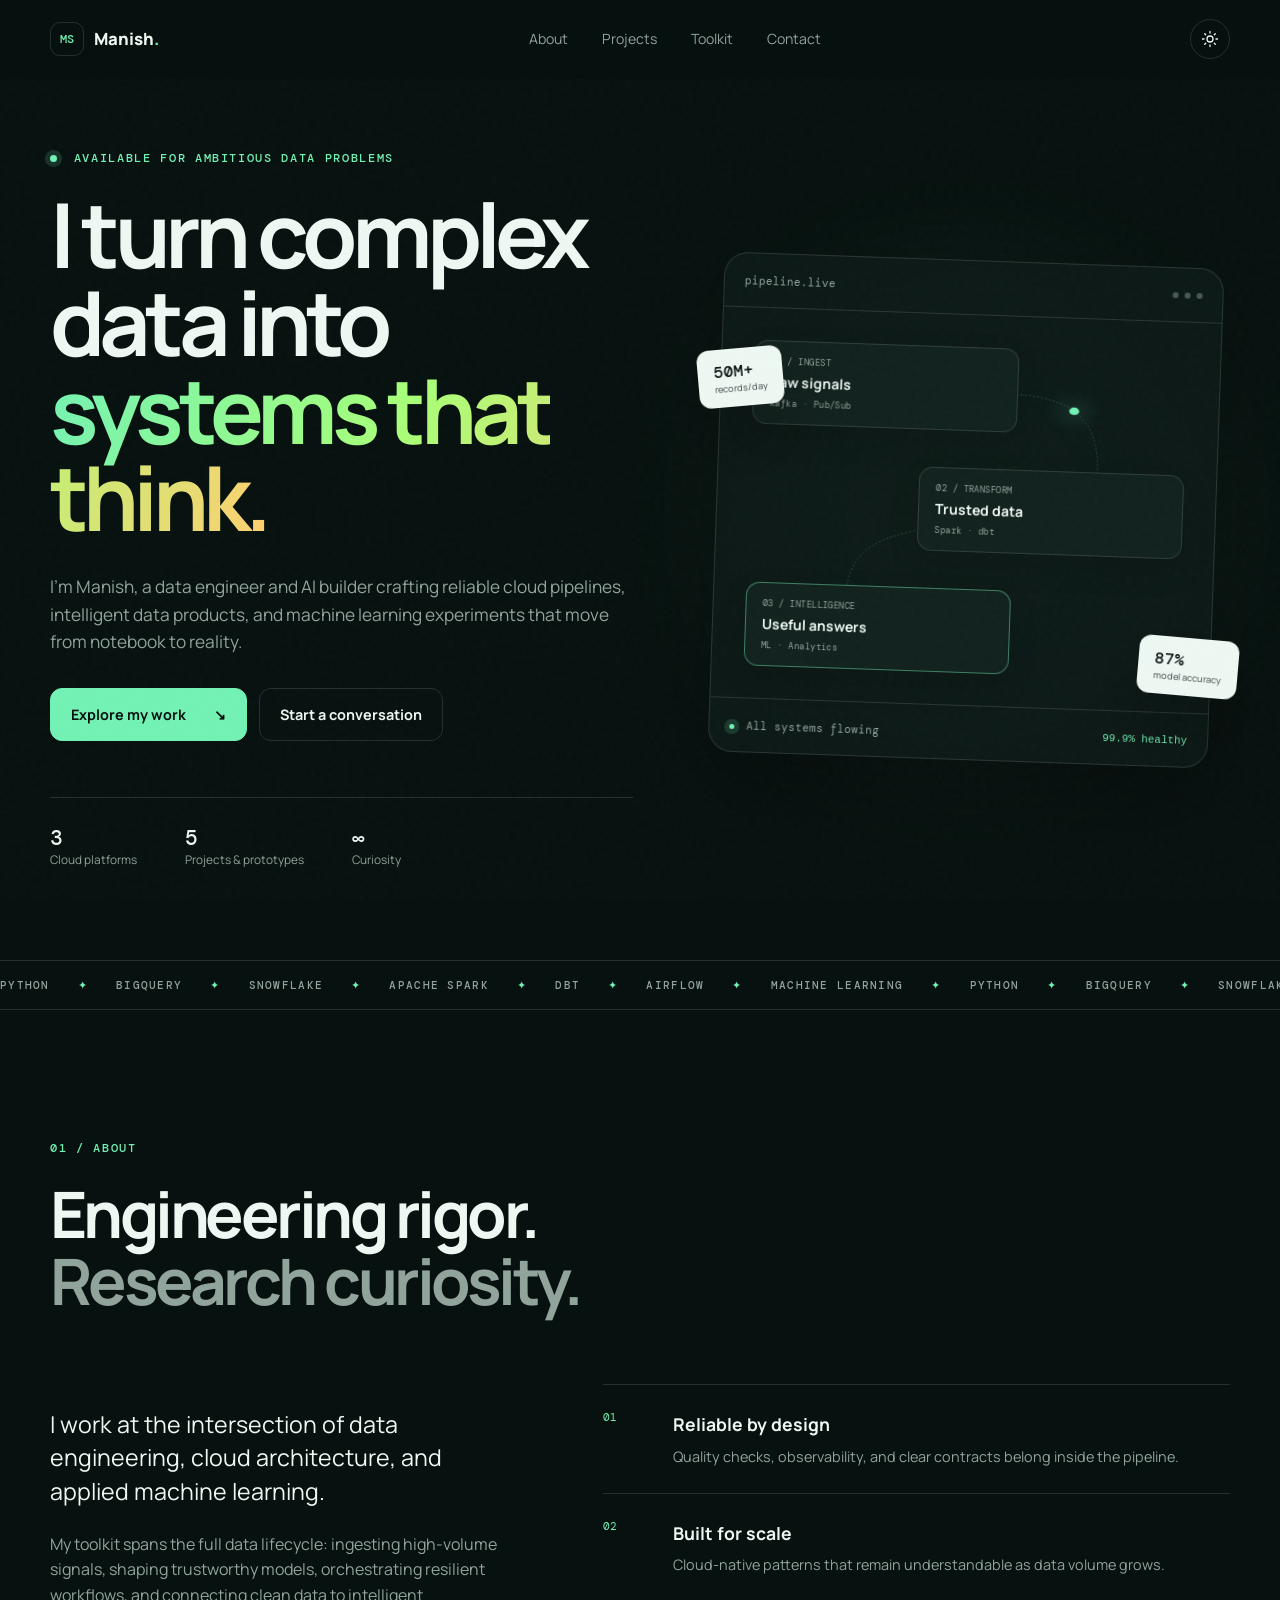
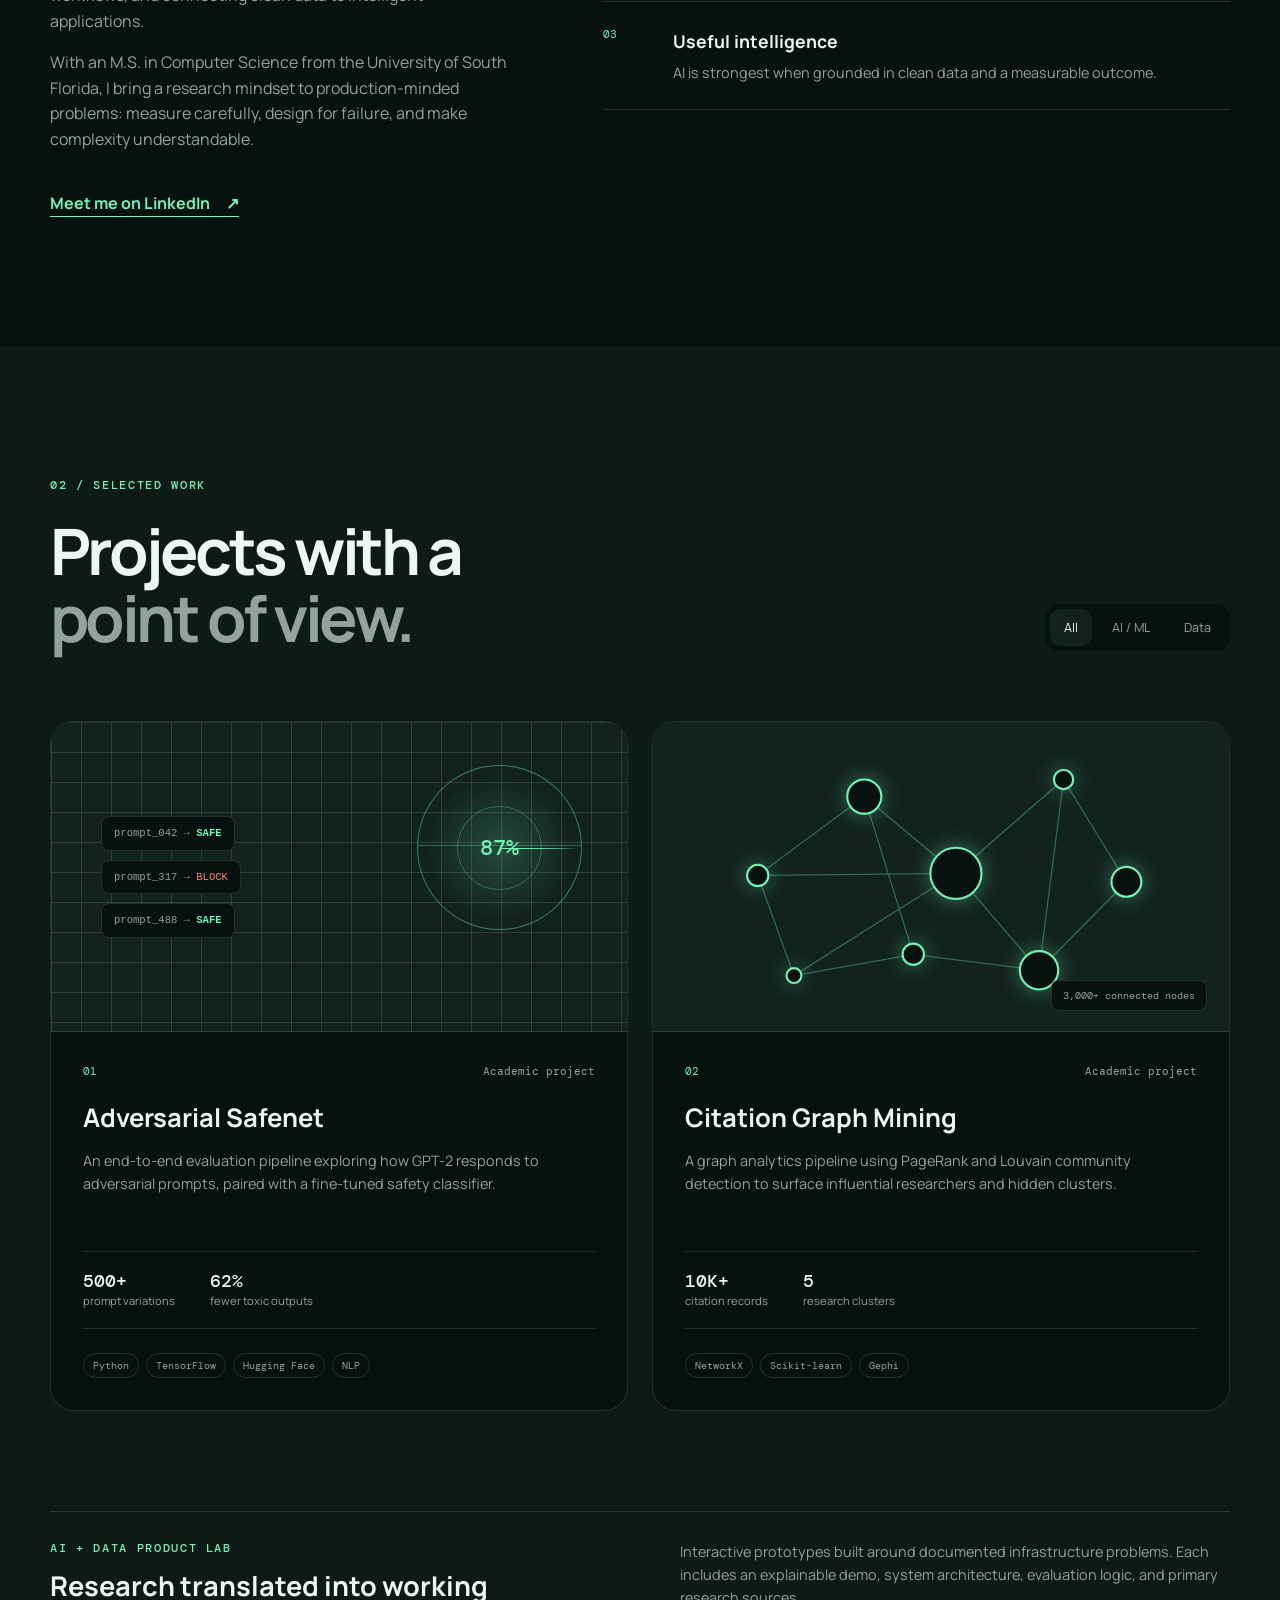
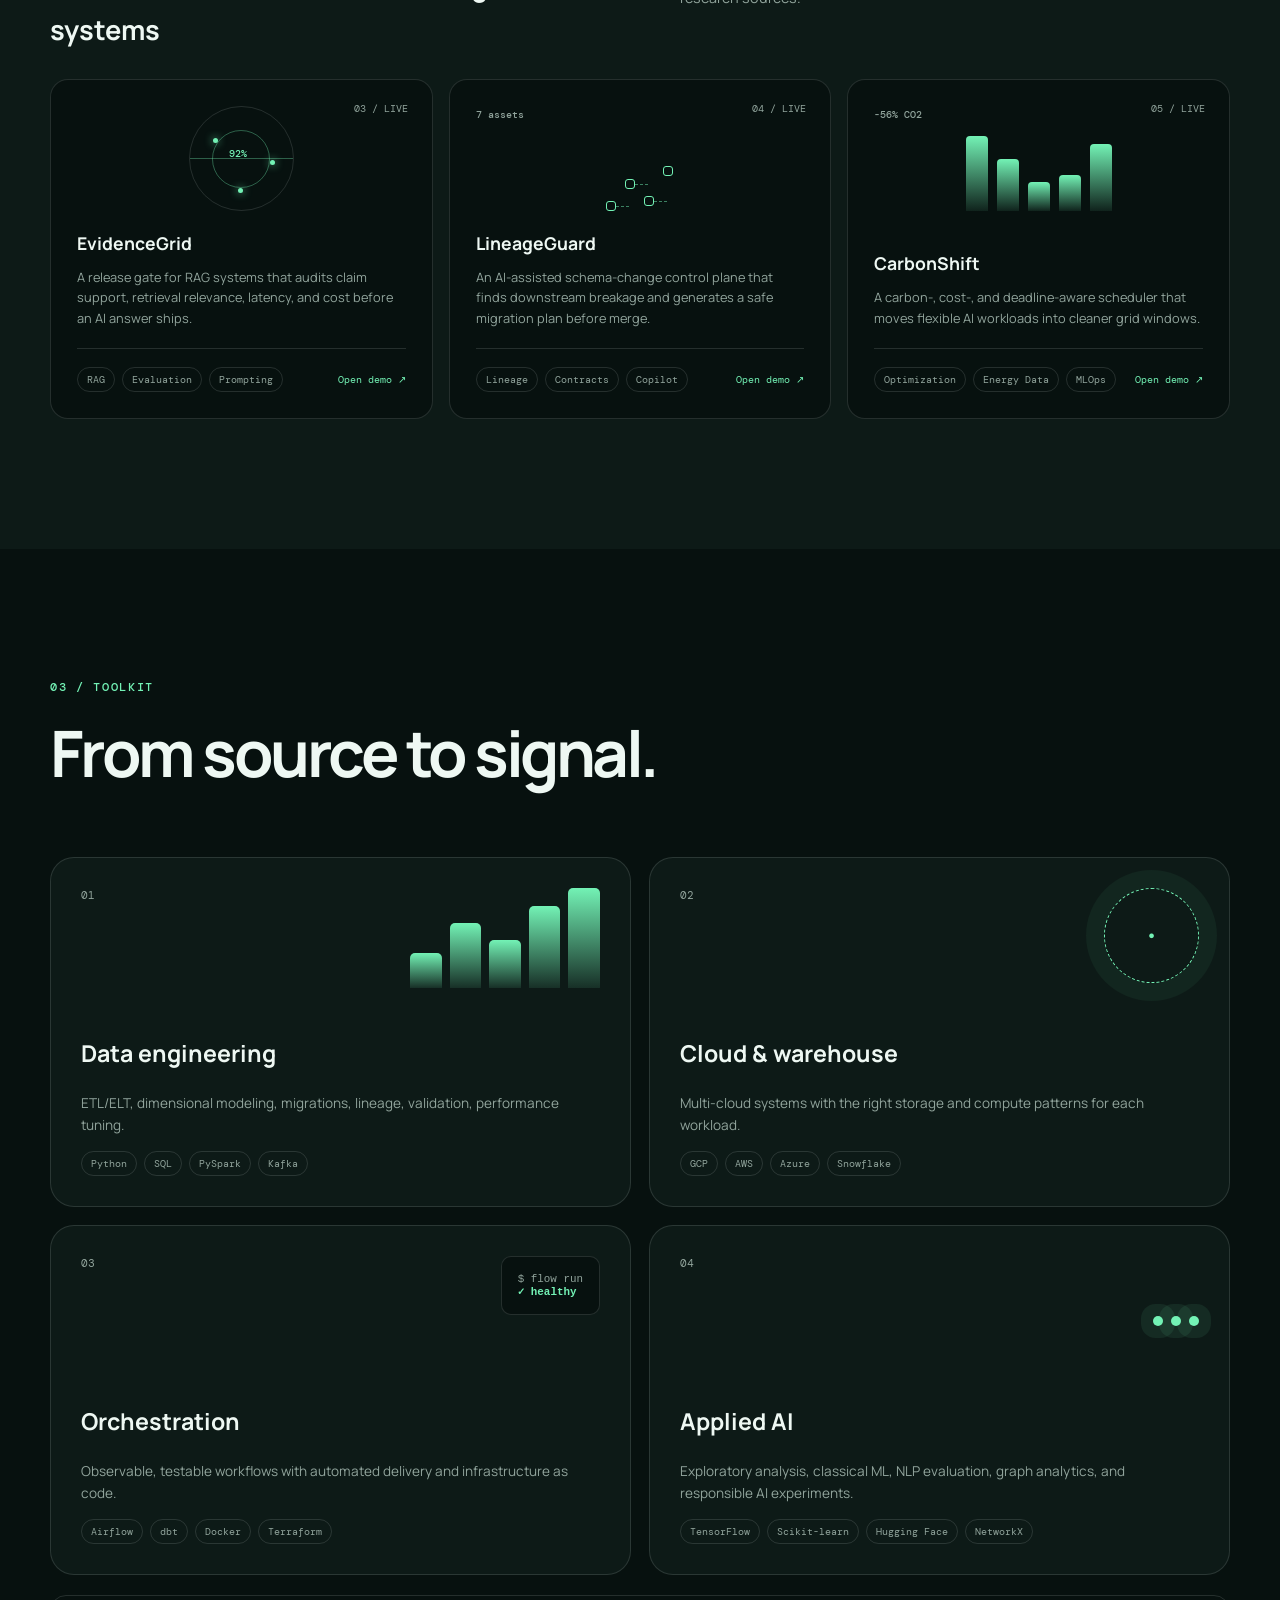
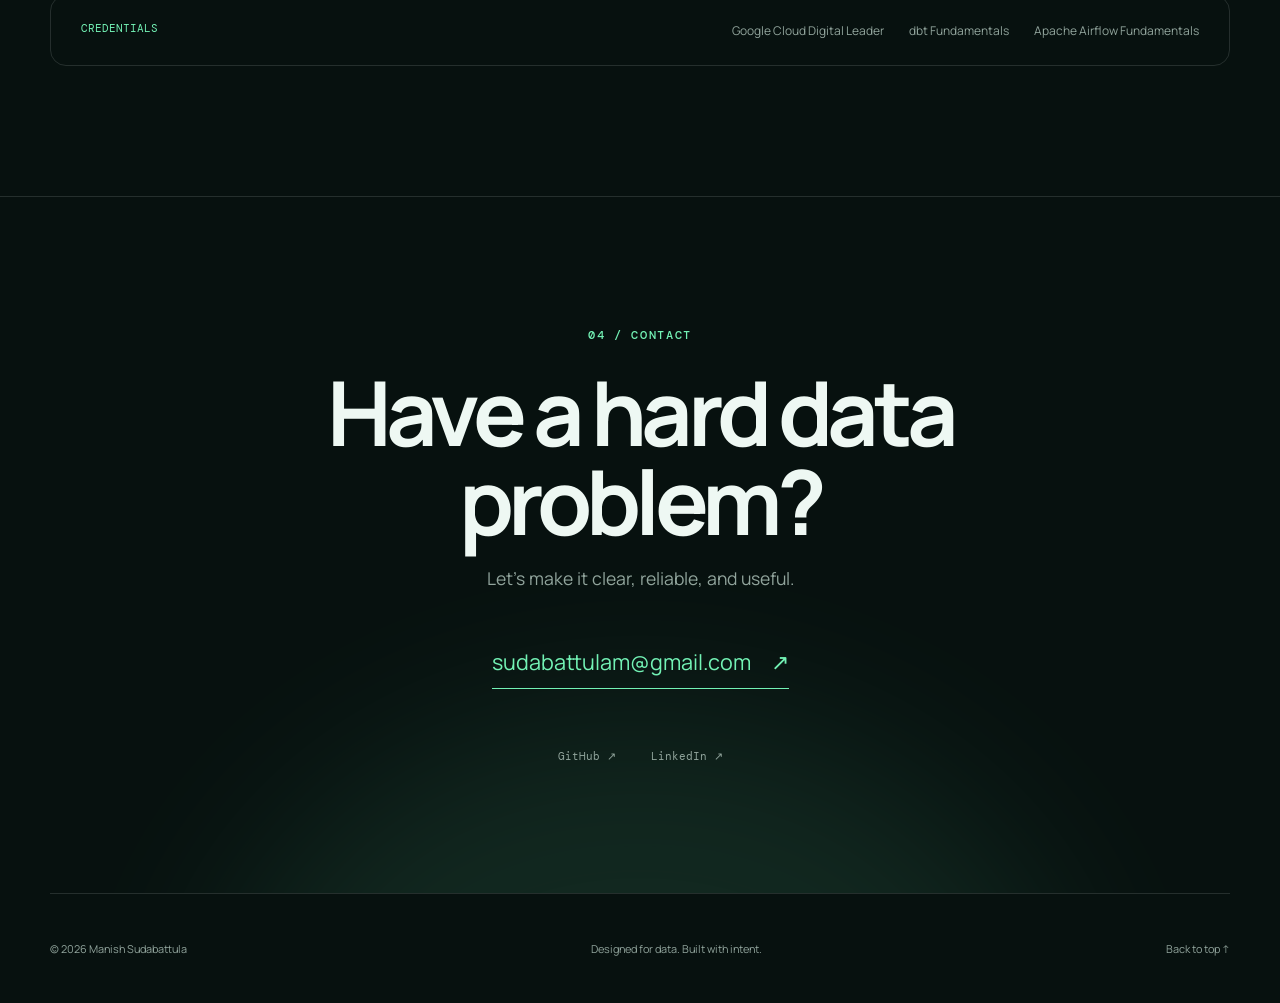
==== index.html @ 21da0409 "Fix pipeline data flow animation" ====
<!doctype html>
<html lang="en" data-theme="dark">
  <head>
    <meta charset="UTF-8" />
    <meta name="viewport" content="width=device-width, initial-scale=1.0" />
    <meta name="description" content="Portfolio of Manish Sudabattula, a data engineer building dependable cloud data systems and applied AI solutions." />
    <meta name="theme-color" content="#07110f" />
    <title>Manish Sudabattula | Data Engineer & AI Builder</title>
    <link rel="preconnect" href="https://fonts.googleapis.com" />
    <link rel="preconnect" href="https://fonts.gstatic.com" crossorigin />
    <link href="https://fonts.googleapis.com/css2?family=DM+Mono:wght@400;500&family=Manrope:wght@400;500;600;700;800&display=swap" rel="stylesheet" />
    <link rel="stylesheet" href="styles.css" />
    <script src="script.js" defer></script>
  </head>
  <body>
    <a class="skip-link" href="#main">Skip to content</a>
    <div class="noise" aria-hidden="true"></div>

    <header class="site-header">
      <nav class="nav shell" aria-label="Primary navigation">
        <a class="brand" href="#top" aria-label="Manish Sudabattula, home">
          <span class="brand-mark">MS</span>
          <span>Manish<span class="accent">.</span></span>
        </a>
        <div class="nav-links" id="nav-links">
          <a href="#about">About</a>
          <a href="#projects">Projects</a>
          <a href="#toolkit">Toolkit</a>
          <a href="#contact">Contact</a>
        </div>
        <div class="nav-actions">
          <button class="icon-button" id="theme-toggle" type="button" aria-label="Switch to light theme">
            <svg class="sun" viewBox="0 0 24 24" aria-hidden="true"><circle cx="12" cy="12" r="4"/><path d="M12 2v2M12 20v2M4.93 4.93l1.42 1.42M17.66 17.66l1.41 1.41M2 12h2M20 12h2M4.93 19.07l1.42-1.42M17.66 6.34l1.41-1.41"/></svg>
            <svg class="moon" viewBox="0 0 24 24" aria-hidden="true"><path d="M20.5 14.4A8.5 8.5 0 0 1 9.6 3.5 8.5 8.5 0 1 0 20.5 14.4Z"/></svg>
          </button>
          <button class="menu-button" id="menu-toggle" type="button" aria-expanded="false" aria-controls="nav-links" aria-label="Open navigation">
            <span></span><span></span>
          </button>
        </div>
      </nav>
    </header>

    <main id="main">
      <section class="hero shell" id="top">
        <div class="hero-copy reveal">
          <p class="eyebrow"><span class="status-dot"></span> Available for ambitious data problems</p>
          <h1>I turn complex data into <span class="gradient-text">systems that think.</span></h1>
          <p class="hero-intro">I’m Manish, a data engineer and AI builder crafting reliable cloud pipelines, intelligent data products, and machine learning experiments that move from notebook to reality.</p>
          <div class="hero-actions">
            <a class="button primary" href="#projects">Explore my work <span aria-hidden="true">↘</span></a>
            <a class="button ghost" href="mailto:sudabattulam@gmail.com">Start a conversation</a>
          </div>
          <div class="hero-meta" aria-label="Highlights">
            <div><strong>3</strong><span>Cloud platforms</span></div>
            <div><strong>5</strong><span>Projects & prototypes</span></div>
            <div><strong>∞</strong><span>Curiosity</span></div>
          </div>
        </div>

        <div class="hero-visual reveal" aria-label="Animated data pipeline illustration">
          <div class="visual-glow"></div>
          <div class="pipeline-card">
            <div class="card-bar">
              <span>pipeline.live</span>
              <div class="window-dots"><i></i><i></i><i></i></div>
            </div>
            <div class="pipeline-canvas">
              <svg class="pipeline-flow" viewBox="0 0 100 100" preserveAspectRatio="none" aria-hidden="true">
                <path id="flow-ingest" d="M 59 14 C 78 14, 80 26, 80 39" />
                <path id="flow-transform" d="M 43 56 C 25 59, 23 69, 23 79" />
                <circle class="flow-dot" r="1.15">
                  <animateMotion dur="2.2s" repeatCount="indefinite" keyTimes="0;0.82;1" keyPoints="0;1;1" calcMode="linear">
                    <mpath href="#flow-ingest" />
                  </animateMotion>
                </circle>
                <circle class="flow-dot second" r="1.15">
                  <animateMotion dur="2.2s" begin="1.1s" repeatCount="indefinite" keyTimes="0;0.82;1" keyPoints="0;1;1" calcMode="linear">
                    <mpath href="#flow-transform" />
                  </animateMotion>
                </circle>
              </svg>
              <div class="pipeline-node source"><small>01 / INGEST</small><strong>Raw signals</strong><span>Kafka · Pub/Sub</span></div>
              <div class="pipeline-node transform"><small>02 / TRANSFORM</small><strong>Trusted data</strong><span>Spark · dbt</span></div>
              <div class="pipeline-node intelligence"><small>03 / INTELLIGENCE</small><strong>Useful answers</strong><span>ML · Analytics</span></div>
            </div>
            <div class="pipeline-footer"><span><i class="status-dot"></i> All systems flowing</span><code>99.9% healthy</code></div>
          </div>
          <div class="float-chip chip-one">50M+ <span>records/day</span></div>
          <div class="float-chip chip-two">87% <span>model accuracy</span></div>
        </div>
      </section>

      <section class="marquee" aria-label="Core technologies">
        <div class="marquee-track">
          <span>PYTHON</span><i>✦</i><span>BIGQUERY</span><i>✦</i><span>SNOWFLAKE</span><i>✦</i><span>APACHE SPARK</span><i>✦</i><span>DBT</span><i>✦</i><span>AIRFLOW</span><i>✦</i><span>MACHINE LEARNING</span><i>✦</i>
          <span>PYTHON</span><i>✦</i><span>BIGQUERY</span><i>✦</i><span>SNOWFLAKE</span><i>✦</i><span>APACHE SPARK</span><i>✦</i><span>DBT</span><i>✦</i><span>AIRFLOW</span><i>✦</i><span>MACHINE LEARNING</span><i>✦</i>
        </div>
      </section>

      <section class="section shell" id="about">
        <div class="section-heading reveal">
          <p class="eyebrow">01 / About</p>
          <h2>Engineering rigor.<br><span class="muted">Research curiosity.</span></h2>
        </div>
        <div class="about-grid">
          <div class="about-copy reveal">
            <p class="lead">I work at the intersection of data engineering, cloud architecture, and applied machine learning.</p>
            <p>My toolkit spans the full data lifecycle: ingesting high-volume signals, shaping trustworthy models, orchestrating resilient workflows, and connecting clean data to intelligent applications.</p>
            <p>With an M.S. in Computer Science from the University of South Florida, I bring a research mindset to production-minded problems: measure carefully, design for failure, and make complexity understandable.</p>
            <a class="text-link" href="https://www.linkedin.com/in/manishsudabattula02" target="_blank" rel="noreferrer">Meet me on LinkedIn <span>↗</span></a>
          </div>
          <div class="principles reveal">
            <article><span>01</span><div><h3>Reliable by design</h3><p>Quality checks, observability, and clear contracts belong inside the pipeline.</p></div></article>
            <article><span>02</span><div><h3>Built for scale</h3><p>Cloud-native patterns that remain understandable as data volume grows.</p></div></article>
            <article><span>03</span><div><h3>Useful intelligence</h3><p>AI is strongest when grounded in clean data and a measurable outcome.</p></div></article>
          </div>
        </div>
      </section>

      <section class="section projects-section" id="projects">
        <div class="shell">
          <div class="section-heading split reveal">
            <div><p class="eyebrow">02 / Selected work</p><h2>Projects with a<br><span class="muted">point of view.</span></h2></div>
            <div class="filter-group" role="group" aria-label="Filter projects">
              <button class="filter active" data-filter="all" type="button">All</button>
              <button class="filter" data-filter="ai" type="button">AI / ML</button>
              <button class="filter" data-filter="data" type="button">Data</button>
            </div>
          </div>

          <div class="project-grid">
            <article class="project-card featured reveal" data-category="ai">
              <div class="project-art safety-art" aria-hidden="true">
                <div class="radar"><i></i><i></i><i></i><span>87%</span></div>
                <code>prompt_042 → <b>SAFE</b></code>
                <code>prompt_317 → <em>BLOCK</em></code>
                <code>prompt_488 → <b>SAFE</b></code>
              </div>
              <div class="project-content">
                <div class="project-index">01 <span>Academic project</span></div>
                <h3>Adversarial Safenet</h3>
                <p>An end-to-end evaluation pipeline exploring how GPT-2 responds to adversarial prompts, paired with a fine-tuned safety classifier.</p>
                <div class="outcomes"><span><strong>500+</strong> prompt variations</span><span><strong>62%</strong> fewer toxic outputs</span></div>
                <div class="tags"><span>Python</span><span>TensorFlow</span><span>Hugging Face</span><span>NLP</span></div>
              </div>
            </article>

            <article class="project-card reveal" data-category="data">
              <div class="project-art network-art" aria-hidden="true">
                <svg viewBox="0 0 500 290"><g class="edges"><path d="M78 144 178 70 264 142 365 54 424 150 342 233 224 218 112 238 78 144 264 142 342 233M178 70 224 218M365 54 342 233M112 238 264 142"/></g><g class="nodes"><circle cx="78" cy="144" r="10"/><circle cx="178" cy="70" r="16"/><circle cx="264" cy="142" r="24"/><circle cx="365" cy="54" r="9"/><circle cx="424" cy="150" r="14"/><circle cx="342" cy="233" r="18"/><circle cx="224" cy="218" r="10"/><circle cx="112" cy="238" r="7"/></g></svg>
                <div class="graph-label">3,000+ connected nodes</div>
              </div>
              <div class="project-content">
                <div class="project-index">02 <span>Academic project</span></div>
                <h3>Citation Graph Mining</h3>
                <p>A graph analytics pipeline using PageRank and Louvain community detection to surface influential researchers and hidden clusters.</p>
                <div class="outcomes"><span><strong>10K+</strong> citation records</span><span><strong>5</strong> research clusters</span></div>
                <div class="tags"><span>NetworkX</span><span>Scikit-learn</span><span>Gephi</span></div>
              </div>
            </article>
          </div>

          <div class="lab-heading reveal">
            <div><p class="eyebrow">AI + Data Product Lab</p><h3>Research translated into working systems</h3></div>
            <p>Interactive prototypes built around documented infrastructure problems. Each includes an explainable demo, system architecture, evaluation logic, and primary research sources.</p>
          </div>
          <div class="lab-grid product-lab">
            <a class="lab-card reveal" data-category="ai data" href="projects/evidence-grid/index.html">
              <span class="lab-number">03 / LIVE</span><div class="lab-signal evidence-signal"><i></i><i></i><i></i><b>92%</b></div>
              <h4>EvidenceGrid</h4><p>A release gate for RAG systems that audits claim support, retrieval relevance, latency, and cost before an AI answer ships.</p>
              <div class="lab-footer"><div class="tags"><span>RAG</span><span>Evaluation</span><span>Prompting</span></div><span>Open demo ↗</span></div>
            </a>
            <a class="lab-card reveal" data-category="ai data" href="projects/lineage-guard/index.html">
              <span class="lab-number">04 / LIVE</span><div class="lab-signal lineage-signal"><i></i><i></i><i></i><i></i><b>7 assets</b></div>
              <h4>LineageGuard</h4><p>An AI-assisted schema-change control plane that finds downstream breakage and generates a safe migration plan before merge.</p>
              <div class="lab-footer"><div class="tags"><span>Lineage</span><span>Contracts</span><span>Copilot</span></div><span>Open demo ↗</span></div>
            </a>
            <a class="lab-card reveal" data-category="ai data" href="projects/carbon-shift/index.html">
              <span class="lab-number">05 / LIVE</span><div class="lab-signal carbon-signal"><i style="--h:72%"></i><i style="--h:50%"></i><i style="--h:28%"></i><i style="--h:35%"></i><i style="--h:64%"></i><b>-56% CO2</b></div>
              <h4>CarbonShift</h4><p>A carbon-, cost-, and deadline-aware scheduler that moves flexible AI workloads into cleaner grid windows.</p>
              <div class="lab-footer"><div class="tags"><span>Optimization</span><span>Energy Data</span><span>MLOps</span></div><span>Open demo ↗</span></div>
            </a>
          </div>
        </div>
      </section>

      <section class="section shell" id="toolkit">
        <div class="section-heading reveal"><p class="eyebrow">03 / Toolkit</p><h2>From source to signal.</h2></div>
        <div class="toolkit-grid">
          <article class="tool-card wide reveal"><div class="tool-top"><span>01</span><div class="mini-chart"><i style="--h:35%"></i><i style="--h:65%"></i><i style="--h:48%"></i><i style="--h:82%"></i><i style="--h:100%"></i></div></div><h3>Data engineering</h3><p>ETL/ELT, dimensional modeling, migrations, lineage, validation, performance tuning.</p><div class="tags"><span>Python</span><span>SQL</span><span>PySpark</span><span>Kafka</span></div></article>
          <article class="tool-card reveal"><div class="tool-top"><span>02</span><div class="cloud-orbit">●</div></div><h3>Cloud & warehouse</h3><p>Multi-cloud systems with the right storage and compute patterns for each workload.</p><div class="tags"><span>GCP</span><span>AWS</span><span>Azure</span><span>Snowflake</span></div></article>
          <article class="tool-card reveal"><div class="tool-top"><span>03</span><code class="terminal">$ flow run<br><b>✓ healthy</b></code></div><h3>Orchestration</h3><p>Observable, testable workflows with automated delivery and infrastructure as code.</p><div class="tags"><span>Airflow</span><span>dbt</span><span>Docker</span><span>Terraform</span></div></article>
          <article class="tool-card wide reveal"><div class="tool-top"><span>04</span><div class="model-pulse"><i></i><i></i><i></i></div></div><h3>Applied AI</h3><p>Exploratory analysis, classical ML, NLP evaluation, graph analytics, and responsible AI experiments.</p><div class="tags"><span>TensorFlow</span><span>Scikit-learn</span><span>Hugging Face</span><span>NetworkX</span></div></article>
        </div>
        <div class="credentials reveal">
          <p>Credentials</p>
          <div><span>Google Cloud Digital Leader</span><span>dbt Fundamentals</span><span>Apache Airflow Fundamentals</span></div>
        </div>
      </section>

      <section class="contact section" id="contact">
        <div class="contact-orb" aria-hidden="true"></div>
        <div class="shell contact-inner reveal">
          <p class="eyebrow">04 / Contact</p>
          <h2>Have a hard data problem?</h2>
          <p>Let’s make it clear, reliable, and useful.</p>
          <a class="contact-email" href="mailto:sudabattulam@gmail.com">sudabattulam@gmail.com <span>↗</span></a>
          <div class="social-links">
            <a href="https://github.com/ManishSudabattula" target="_blank" rel="noreferrer">GitHub ↗</a>
            <a href="https://www.linkedin.com/in/manishsudabattula02" target="_blank" rel="noreferrer">LinkedIn ↗</a>
          </div>
        </div>
      </section>
    </main>

    <footer class="footer shell"><p>© <span id="year"></span> Manish Sudabattula</p><p>Designed for data. Built with intent.</p><a href="#top">Back to top ↑</a></footer>
  </body>
</html>
---- styles.css ----
:root {
  --bg: #07110f;
  --surface: #0d1a17;
  --surface-2: #12221e;
  --text: #eef8f3;
  --muted: #91a49c;
  --line: rgba(238, 248, 243, 0.13);
  --accent: #73f2b5;
  --accent-2: #a8ff78;
  --warm: #ffcf70;
  --danger: #ff7f74;
  --shadow: 0 30px 80px rgba(0, 0, 0, 0.32);
  --radius: 24px;
}

[data-theme="light"] {
  --bg: #f2f4ed;
  --surface: #ffffff;
  --surface-2: #e7ece4;
  --text: #10221c;
  --muted: #617069;
  --line: rgba(16, 34, 28, 0.14);
  --accent: #087f5b;
  --accent-2: #3cac62;
  --shadow: 0 24px 70px rgba(27, 60, 47, 0.12);
}

* { box-sizing: border-box; }
html { scroll-behavior: smooth; }
body { margin: 0; background: var(--bg); color: var(--text); font-family: "Manrope", sans-serif; line-height: 1.6; overflow-x: hidden; transition: background .3s, color .3s; }
button, a { font: inherit; }
a { color: inherit; text-decoration: none; }
button { color: inherit; }
.shell { width: min(1180px, calc(100% - 48px)); margin-inline: auto; }
.skip-link { position: fixed; z-index: 1000; top: 12px; left: 12px; padding: 10px 16px; background: var(--accent); color: #06110e; transform: translateY(-150%); }
.skip-link:focus { transform: none; }
.noise { position: fixed; inset: 0; pointer-events: none; opacity: .025; z-index: 20; background-image: url("data:image/svg+xml,%3Csvg viewBox='0 0 180 180' xmlns='http://www.w3.org/2000/svg'%3E%3Cfilter id='n'%3E%3CfeTurbulence type='fractalNoise' baseFrequency='.9' numOctaves='4' stitchTiles='stitch'/%3E%3C/filter%3E%3Crect width='100%25' height='100%25' filter='url(%23n)' opacity='.9'/%3E%3C/svg%3E"); }
.site-header { position: fixed; top: 0; left: 0; right: 0; z-index: 100; background: color-mix(in srgb, var(--bg) 80%, transparent); backdrop-filter: blur(18px); border-bottom: 1px solid transparent; }
.site-header.scrolled { border-color: var(--line); }
.nav { height: 78px; display: flex; align-items: center; justify-content: space-between; }
.brand { display: flex; align-items: center; gap: 10px; font-weight: 800; font-size: 1.05rem; }
.brand-mark { display: grid; place-items: center; width: 34px; height: 34px; border: 1px solid var(--line); border-radius: 10px; font: 500 .72rem "DM Mono"; color: var(--accent); }
.accent { color: var(--accent); }
.nav-links { display: flex; align-items: center; gap: 34px; font-size: .88rem; color: var(--muted); }
.nav-links a { transition: color .2s; }
.nav-links a:hover { color: var(--text); }
.nav-actions { display: flex; align-items: center; gap: 10px; }
.icon-button, .menu-button { border: 1px solid var(--line); background: transparent; cursor: pointer; border-radius: 50%; width: 40px; height: 40px; display: grid; place-items: center; }
.icon-button svg { width: 18px; fill: none; stroke: currentColor; stroke-width: 1.7; stroke-linecap: round; }
.moon, [data-theme="light"] .sun { display: none; }
[data-theme="light"] .moon { display: block; }
.menu-button { display: none; border-radius: 12px; align-content: center; gap: 5px; }
.menu-button span { width: 17px; height: 1px; background: currentColor; display: block; }

.hero { min-height: 100vh; padding-top: 150px; padding-bottom: 90px; display: grid; grid-template-columns: 1.05fr .95fr; align-items: center; gap: 70px; }
.eyebrow { margin: 0 0 24px; color: var(--accent); font: 500 .74rem "DM Mono"; text-transform: uppercase; letter-spacing: .14em; }
.status-dot { display: inline-block; width: 7px; height: 7px; margin-right: 8px; border-radius: 50%; background: var(--accent); box-shadow: 0 0 0 5px color-mix(in srgb, var(--accent) 15%, transparent); animation: pulse 2s infinite; }
@keyframes pulse { 50% { box-shadow: 0 0 0 9px transparent; } }
h1 { margin: 0; max-width: 720px; font-size: clamp(3.5rem, 7vw, 6.5rem); line-height: .98; letter-spacing: -.065em; }
.gradient-text { color: transparent; background: linear-gradient(110deg, var(--accent), var(--accent-2), var(--warm)); background-clip: text; -webkit-background-clip: text; }
.hero-intro { max-width: 650px; margin: 32px 0; color: var(--muted); font-size: 1.08rem; }
.hero-actions { display: flex; gap: 12px; flex-wrap: wrap; }
.button { display: inline-flex; align-items: center; justify-content: center; gap: 28px; padding: 14px 20px; border: 1px solid var(--line); border-radius: 12px; font-weight: 700; font-size: .9rem; transition: transform .2s, background .2s; }
.button:hover { transform: translateY(-2px); }
.button.primary { background: var(--accent); color: #06110e; border-color: var(--accent); }
.button.ghost:hover { background: var(--surface); }
.hero-meta { margin-top: 56px; padding-top: 26px; border-top: 1px solid var(--line); display: flex; gap: 48px; }
.hero-meta div { display: grid; }
.hero-meta strong { font: 500 1.3rem "DM Mono"; }
.hero-meta span { color: var(--muted); font-size: .74rem; }

.hero-visual { position: relative; min-height: 600px; display: grid; place-items: center; }
.visual-glow { position: absolute; width: 75%; aspect-ratio: 1; border-radius: 50%; background: var(--accent); opacity: .12; filter: blur(85px); }
.pipeline-card { position: relative; z-index: 2; width: min(100%, 500px); border: 1px solid var(--line); background: color-mix(in srgb, var(--surface) 88%, transparent); backdrop-filter: blur(18px); border-radius: var(--radius); box-shadow: var(--shadow); overflow: hidden; transform: rotate(2deg); }
.card-bar, .pipeline-footer { height: 54px; padding: 0 20px; display: flex; align-items: center; justify-content: space-between; border-bottom: 1px solid var(--line); color: var(--muted); font: .68rem "DM Mono"; }
.window-dots { display: flex; gap: 6px; }
.window-dots i { width: 6px; height: 6px; border-radius: 50%; background: var(--muted); opacity: .45; }
.pipeline-canvas { min-height: 390px; padding: 32px; position: relative; display: flex; flex-direction: column; justify-content: space-between; }
.pipeline-node { width: 61%; padding: 14px 16px; border: 1px solid var(--line); border-radius: 14px; background: var(--surface-2); position: relative; z-index: 2; box-shadow: 0 12px 30px rgba(0,0,0,.12); }
.pipeline-node.transform { align-self: flex-end; }
.pipeline-node small, .pipeline-node span { display: block; color: var(--muted); font: .57rem "DM Mono"; letter-spacing: .05em; }
.pipeline-node strong { display: block; margin: 4px 0 3px; font-size: .88rem; }
.pipeline-node.intelligence { border-color: color-mix(in srgb, var(--accent) 45%, transparent); }
.pipeline-flow { position: absolute; z-index: 1; inset: 32px; width: calc(100% - 64px); height: calc(100% - 64px); overflow: visible; }
.pipeline-flow path { fill: none; stroke: color-mix(in srgb, var(--accent) 48%, transparent); stroke-width: .45; stroke-dasharray: 2 2; vector-effect: non-scaling-stroke; }
.pipeline-flow .flow-dot { fill: var(--accent); filter: drop-shadow(0 0 3px var(--accent)); }
.pipeline-flow .flow-dot.second { fill: var(--accent-2); }
.pipeline-footer { border-top: 1px solid var(--line); border-bottom: 0; }
.pipeline-footer .status-dot { width: 5px; height: 5px; margin-right: 5px; }
.pipeline-footer code { color: var(--accent); }
.float-chip { position: absolute; z-index: 3; padding: 12px 16px; background: var(--text); color: var(--bg); border-radius: 12px; box-shadow: var(--shadow); font: 500 1rem "DM Mono"; animation: float 4s ease-in-out infinite; }
.float-chip span { display: block; font: 500 .58rem "Manrope"; opacity: .65; }
.chip-one { left: -5px; top: 23%; transform: rotate(-5deg); }
.chip-two { right: -8px; bottom: 19%; transform: rotate(5deg); animation-delay: -2s; }
@keyframes float { 50% { translate: 0 -10px; } }

.marquee { border-block: 1px solid var(--line); overflow: hidden; padding: 17px 0; }
.marquee-track { display: flex; width: max-content; align-items: center; gap: 28px; animation: marquee 30s linear infinite; color: var(--muted); font: 500 .67rem "DM Mono"; letter-spacing: .12em; }
.marquee-track i { color: var(--accent); font-style: normal; }
@keyframes marquee { to { transform: translateX(-50%); } }
.section { padding-block: 130px; }
.section-heading { margin-bottom: 70px; }
.section-heading h2 { margin: 0; font-size: clamp(2.7rem, 5vw, 5rem); line-height: 1.05; letter-spacing: -.055em; }
.muted { color: var(--muted); }
.section-heading.split { display: flex; justify-content: space-between; align-items: end; gap: 40px; }
.about-grid { display: grid; grid-template-columns: .85fr 1.15fr; gap: 90px; align-items: start; }
.about-copy p { color: var(--muted); max-width: 570px; }
.about-copy .lead { color: var(--text); font-size: 1.45rem; line-height: 1.45; }
.text-link { display: inline-flex; margin-top: 22px; gap: 16px; color: var(--accent); border-bottom: 1px solid var(--accent); font-weight: 700; }
.principles article { display: grid; grid-template-columns: 50px 1fr; gap: 20px; padding: 25px 0; border-top: 1px solid var(--line); }
.principles article:last-child { border-bottom: 1px solid var(--line); }
.principles article > span, .project-index { color: var(--accent); font: .68rem "DM Mono"; }
.principles h3 { margin: 0 0 6px; font-size: 1.1rem; }
.principles p { margin: 0; color: var(--muted); font-size: .9rem; }

.projects-section { background: var(--surface); }
.filter-group { display: flex; gap: 6px; padding: 5px; background: var(--bg); border-radius: 14px; }
.filter { border: 0; background: transparent; color: var(--muted); padding: 9px 14px; border-radius: 10px; font-size: .78rem; cursor: pointer; }
.filter.active { background: var(--surface-2); color: var(--text); }
.project-grid { display: grid; grid-template-columns: 1fr 1fr; gap: 24px; }
.project-card { background: var(--bg); border: 1px solid var(--line); border-radius: var(--radius); overflow: hidden; transition: transform .3s, opacity .3s; }
.project-card:hover { transform: translateY(-5px); }
.project-card.hidden, .lab-card.hidden { display: none; }
.project-art { min-height: 310px; position: relative; overflow: hidden; background: var(--surface-2); border-bottom: 1px solid var(--line); }
.safety-art { display: flex; flex-direction: column; justify-content: center; gap: 9px; padding: 50px; background-image: linear-gradient(var(--line) 1px, transparent 1px), linear-gradient(90deg, var(--line) 1px, transparent 1px); background-size: 30px 30px; }
.safety-art code { position: relative; z-index: 2; width: max-content; padding: 8px 12px; border: 1px solid var(--line); background: var(--bg); border-radius: 8px; color: var(--muted); font-size: .66rem; }
.safety-art b { color: var(--accent); }
.safety-art em { color: var(--danger); font-style: normal; }
.radar { position: absolute; right: 45px; top: 43px; width: 165px; aspect-ratio: 1; border: 1px solid color-mix(in srgb, var(--accent) 45%, transparent); border-radius: 50%; display: grid; place-items: center; background: radial-gradient(circle, color-mix(in srgb, var(--accent) 20%, transparent), transparent 65%); }
.radar:before, .radar:after { content: ""; position: absolute; inset: 24%; border: 1px solid color-mix(in srgb, var(--accent) 30%, transparent); border-radius: 50%; }
.radar:after { inset: 48% 0 auto; border-radius: 0; border-width: 1px 0 0; }
.radar i { position: absolute; top: 50%; left: 50%; width: 48%; height: 1px; transform-origin: left; background: linear-gradient(90deg, var(--accent), transparent); animation: scan 4s linear infinite; }
@keyframes scan { to { rotate: 360deg; } }
.radar span { font: 500 1.4rem "DM Mono"; color: var(--accent); }
.network-art svg { width: 100%; height: 100%; position: absolute; }
.edges path { fill: none; stroke: color-mix(in srgb, var(--accent) 34%, transparent); stroke-width: 1.2; }
.nodes circle { fill: var(--bg); stroke: var(--accent); stroke-width: 2; filter: drop-shadow(0 0 10px color-mix(in srgb, var(--accent) 40%, transparent)); }
.graph-label { position: absolute; right: 22px; bottom: 20px; padding: 8px 11px; background: var(--bg); border: 1px solid var(--line); border-radius: 8px; color: var(--muted); font: .62rem "DM Mono"; }
.project-content { padding: 32px; }
.project-index { display: flex; justify-content: space-between; }
.project-index span { color: var(--muted); }
.project-content h3 { margin: 20px 0 10px; font-size: 1.6rem; }
.project-content > p { min-height: 78px; margin: 0; color: var(--muted); font-size: .9rem; }
.outcomes { margin: 24px 0; padding-block: 18px; border-block: 1px solid var(--line); display: flex; gap: 35px; }
.outcomes span { color: var(--muted); font-size: .7rem; }
.outcomes strong { display: block; color: var(--text); font: 500 1.1rem "DM Mono"; }
.tags { display: flex; flex-wrap: wrap; gap: 7px; }
.tags span { padding: 5px 9px; border: 1px solid var(--line); border-radius: 20px; color: var(--muted); font: .6rem "DM Mono"; }
.lab-heading { margin: 100px 0 28px; padding-top: 28px; border-top: 1px solid var(--line); display: grid; grid-template-columns: 1fr 1fr; gap: 80px; }
.lab-heading h3 { margin: 0; font-size: 1.7rem; }
.lab-heading .eyebrow { margin-bottom: 8px; }
.lab-heading > p { margin: 0; color: var(--muted); font-size: .9rem; }
.lab-grid { display: grid; grid-template-columns: repeat(3, 1fr); gap: 16px; }
.lab-card { position: relative; padding: 26px; min-height: 340px; border: 1px solid var(--line); border-radius: 18px; background: var(--bg); display: flex; flex-direction: column; transition: transform .25s, border-color .25s; }
.lab-card:hover { transform: translateY(-5px); border-color: color-mix(in srgb, var(--accent) 45%, var(--line)); }
.lab-number { position: absolute; right: 24px; top: 22px; color: var(--muted); font: .65rem "DM Mono"; }
.lab-icon { color: var(--accent); font-size: 2rem; }
.lab-card h4 { margin: auto 0 10px; font-size: 1.1rem; }
.lab-card p { margin: 0 0 20px; color: var(--muted); font-size: .8rem; }
.lab-signal { position: relative; width: 100%; height: 105px; display: flex; align-items: end; justify-content: center; gap: 9px; color: var(--accent); }
.lab-signal b { position: absolute; right: 0; top: 2px; color: var(--muted); font: 500 .62rem "DM Mono"; }
.evidence-signal { border: 1px solid var(--line); border-radius: 50%; width: 105px; align-self: center; align-items: center; }
.evidence-signal:before, .evidence-signal:after { content: ""; position: absolute; inset: 22%; border: 1px solid color-mix(in srgb, var(--accent) 35%, transparent); border-radius: 50%; }
.evidence-signal:after { inset: 49% 0 auto; border-width: 1px 0 0; border-radius: 0; }
.evidence-signal i { position: absolute; width: 5px; height: 5px; border-radius: 50%; background: var(--accent); box-shadow: 0 0 9px var(--accent); }
.evidence-signal i:nth-child(1) { left: 23px; top: 31px; }.evidence-signal i:nth-child(2) { right: 18px; top: 53px; }.evidence-signal i:nth-child(3) { left: 48px; bottom: 17px; }
.evidence-signal b { inset: 40px auto auto 39px; color: var(--accent); }
.lineage-signal i { width: 10px; height: 10px; border: 1px solid var(--accent); border-radius: 3px; position: relative; }
.lineage-signal i:after { content: ""; position: absolute; left: 9px; top: 4px; width: 13px; border-top: 1px dashed color-mix(in srgb, var(--accent) 50%, transparent); }
.lineage-signal i:last-of-type:after { display: none; }
.lineage-signal i:nth-child(2) { translate: 0 -22px; }.lineage-signal i:nth-child(3) { translate: 0 -5px; }.lineage-signal i:nth-child(4) { translate: 0 -35px; }
.lineage-signal b, .carbon-signal b { left: 0; right: auto; }
.carbon-signal i { width: 22px; height: var(--h); background: linear-gradient(var(--accent), color-mix(in srgb, var(--accent) 8%, transparent)); border-radius: 4px 4px 0 0; }
.lab-footer { padding-top: 18px; border-top: 1px solid var(--line); display: flex; justify-content: space-between; align-items: center; gap: 12px; }
.lab-footer > span { color: var(--accent); font: .6rem "DM Mono"; white-space: nowrap; }

.toolkit-grid { display: grid; grid-template-columns: 1fr 1fr; gap: 18px; }
.tool-card { min-height: 350px; padding: 30px; border: 1px solid var(--line); border-radius: var(--radius); background: var(--surface); display: flex; flex-direction: column; }
.tool-card.wide { grid-column: span 1; }
.tool-top { height: 130px; display: flex; justify-content: space-between; color: var(--muted); font: .68rem "DM Mono"; }
.tool-card h3 { margin: auto 0 8px; font-size: 1.45rem; }
.tool-card > p { color: var(--muted); font-size: .85rem; max-width: 510px; }
.mini-chart { width: 190px; height: 100px; display: flex; align-items: end; gap: 8px; }
.mini-chart i { flex: 1; height: var(--h); border-radius: 5px 5px 0 0; background: linear-gradient(var(--accent), color-mix(in srgb, var(--accent) 10%, transparent)); }
.cloud-orbit { display: grid; place-items: center; width: 95px; height: 95px; color: var(--accent); border: 1px dashed var(--accent); border-radius: 50%; box-shadow: 0 0 0 18px color-mix(in srgb, var(--accent) 5%, transparent); }
.terminal { color: var(--muted); padding: 16px; border: 1px solid var(--line); border-radius: 10px; height: max-content; background: var(--bg); }
.terminal b { color: var(--accent); }
.model-pulse { display: flex; gap: 8px; align-items: center; }
.model-pulse i { width: 10px; height: 10px; background: var(--accent); border-radius: 50%; box-shadow: 0 0 0 12px color-mix(in srgb, var(--accent) 8%, transparent); animation: pulse 2s infinite; }
.model-pulse i:nth-child(2) { animation-delay: -.6s; }.model-pulse i:nth-child(3) { animation-delay: -1.2s; }
.credentials { margin-top: 20px; padding: 25px 30px; border: 1px solid var(--line); border-radius: 16px; display: flex; justify-content: space-between; gap: 30px; }
.credentials p { margin: 0; color: var(--accent); font: .68rem "DM Mono"; text-transform: uppercase; }
.credentials div { display: flex; gap: 25px; color: var(--muted); font-size: .75rem; }

.contact { position: relative; text-align: center; overflow: hidden; border-top: 1px solid var(--line); }
.contact-inner { position: relative; z-index: 2; }
.contact h2 { max-width: 900px; margin: 0 auto; font-size: clamp(3rem, 7vw, 7rem); line-height: 1; letter-spacing: -.065em; }
.contact-inner > p:not(.eyebrow) { color: var(--muted); font-size: 1.1rem; }
.contact-email { display: inline-flex; gap: 20px; margin: 36px 0 60px; padding-bottom: 8px; border-bottom: 1px solid var(--accent); color: var(--accent); font-size: clamp(1rem, 2vw, 1.35rem); }
.social-links { display: flex; justify-content: center; gap: 35px; font: .7rem "DM Mono"; color: var(--muted); }
.contact-orb { position: absolute; left: 50%; bottom: -520px; translate: -50% 0; width: 850px; height: 700px; border-radius: 50%; background: var(--accent); opacity: .1; filter: blur(90px); }
.footer { min-height: 110px; border-top: 1px solid var(--line); display: flex; align-items: center; justify-content: space-between; color: var(--muted); font-size: .68rem; }

.reveal { opacity: 0; transform: translateY(24px); transition: opacity .7s ease, transform .7s ease; }
.reveal.visible { opacity: 1; transform: none; }
@media (prefers-reduced-motion: reduce) { html { scroll-behavior: auto; } *, *:before, *:after { animation-duration: .01ms !important; animation-iteration-count: 1 !important; transition-duration: .01ms !important; } .reveal { opacity: 1; transform: none; } }

@media (max-width: 900px) {
  .hero { grid-template-columns: 1fr; padding-top: 130px; }
  .hero-visual { min-height: 520px; }
  .about-grid { grid-template-columns: 1fr; gap: 55px; }
  .project-grid, .lab-grid { grid-template-columns: 1fr; }
  .lab-heading { grid-template-columns: 1fr; gap: 20px; }
  .project-content > p { min-height: auto; }
  .credentials, .credentials div { flex-wrap: wrap; }
}

@media (max-width: 680px) {
  .shell { width: min(100% - 30px, 1180px); }
  .nav { height: 68px; }
  .nav-links { position: fixed; inset: 68px 0 auto; padding: 28px 22px; background: var(--bg); border-bottom: 1px solid var(--line); flex-direction: column; align-items: stretch; gap: 20px; transform: translateY(-130%); transition: transform .3s; }
  .nav-links.open { transform: none; }
  .menu-button { display: grid; }
  .hero { padding-top: 115px; gap: 25px; }
  h1 { font-size: clamp(3.25rem, 15vw, 5rem); }
  .hero-meta { gap: 24px; justify-content: space-between; }
  .hero-visual { min-height: 470px; }
  .pipeline-canvas { min-height: 330px; padding: 24px; }
  .pipeline-node { width: 72%; }
  .pipeline-flow { inset: 24px; width: calc(100% - 48px); height: calc(100% - 48px); }
  .float-chip { font-size: .8rem; }
  .chip-one { left: -5px; top: 10%; }
  .chip-two { right: -3px; bottom: 7%; }
  .section { padding-block: 90px; }
  .section-heading { margin-bottom: 48px; }
  .section-heading.split { align-items: start; flex-direction: column; }
  .project-art { min-height: 260px; }
  .safety-art { padding: 25px; }
  .radar { width: 135px; right: 20px; top: 30px; }
  .project-content { padding: 24px; }
  .outcomes { gap: 20px; }
  .toolkit-grid { grid-template-columns: 1fr; }
  .tool-card { min-height: 330px; }
  .credentials { display: block; }
  .credentials div { margin-top: 15px; display: grid; gap: 8px; }
  .footer { padding-block: 30px; flex-direction: column; gap: 8px; text-align: center; }
}
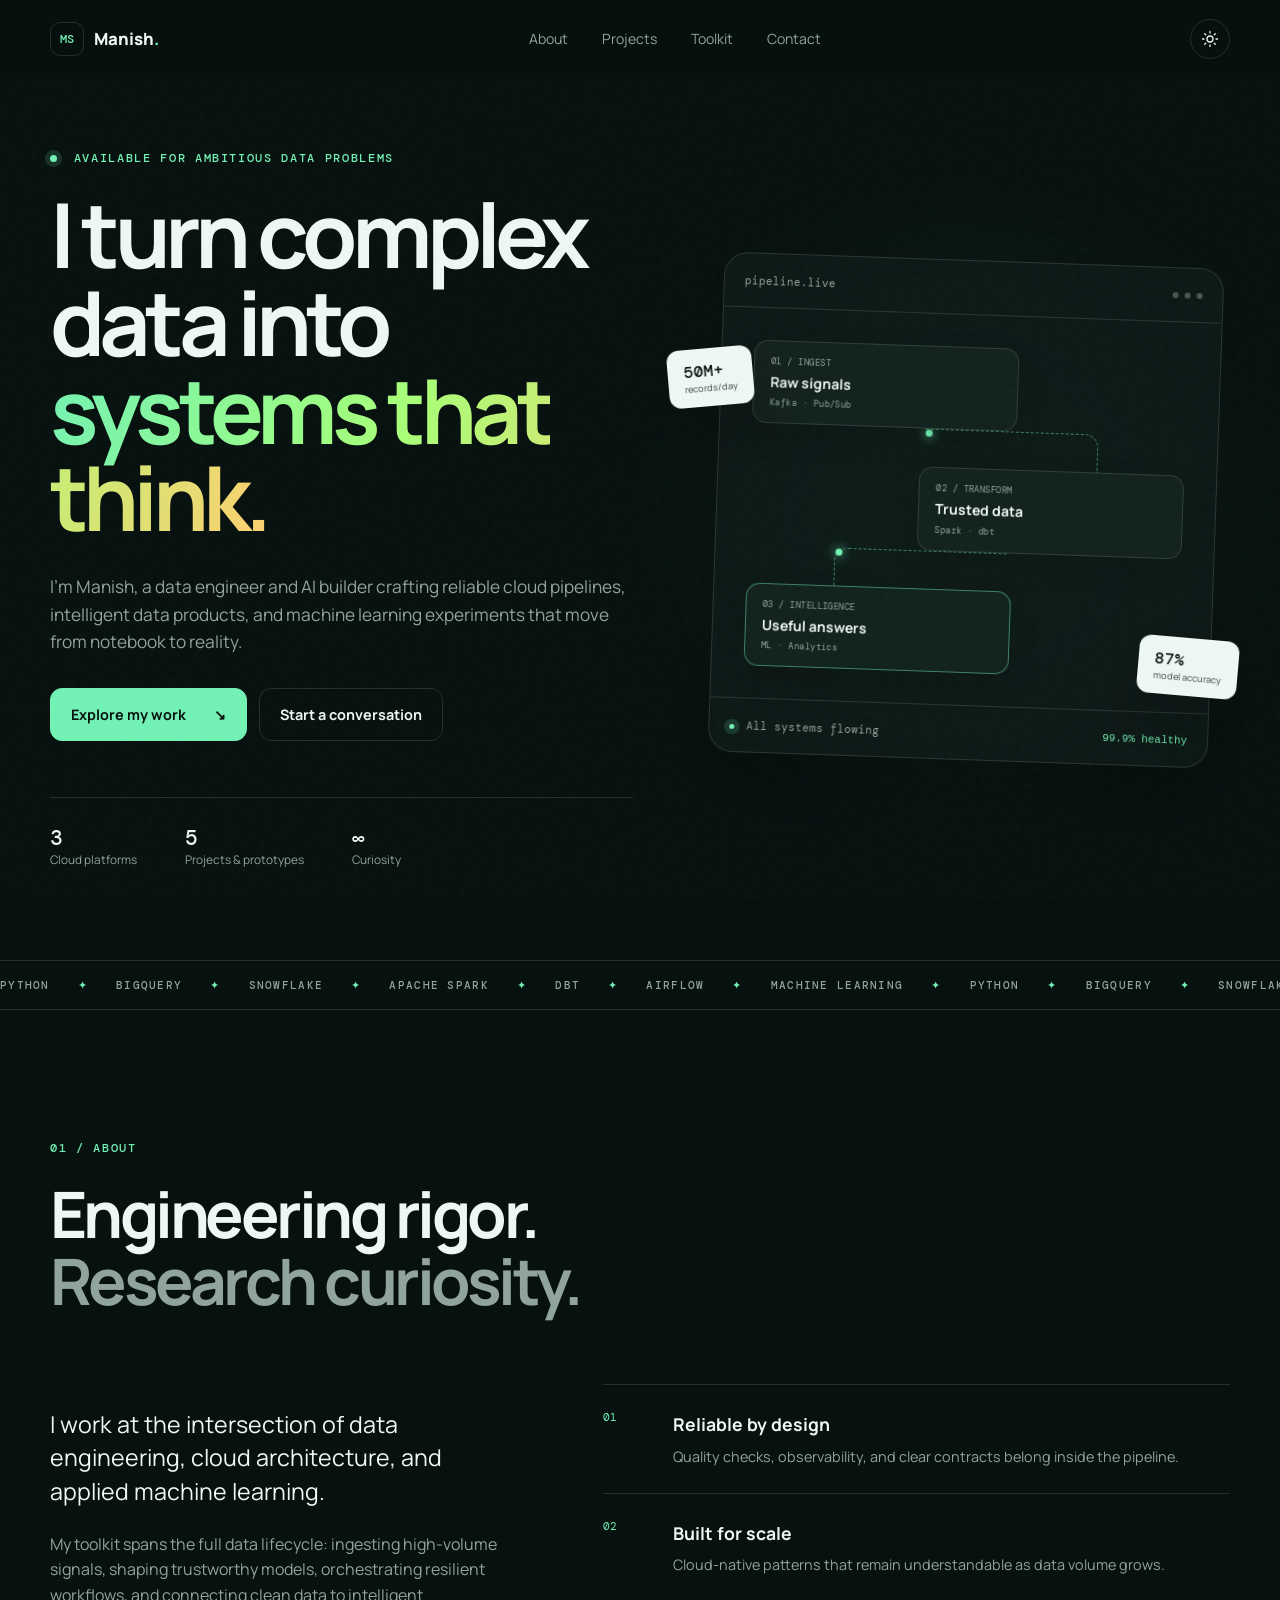
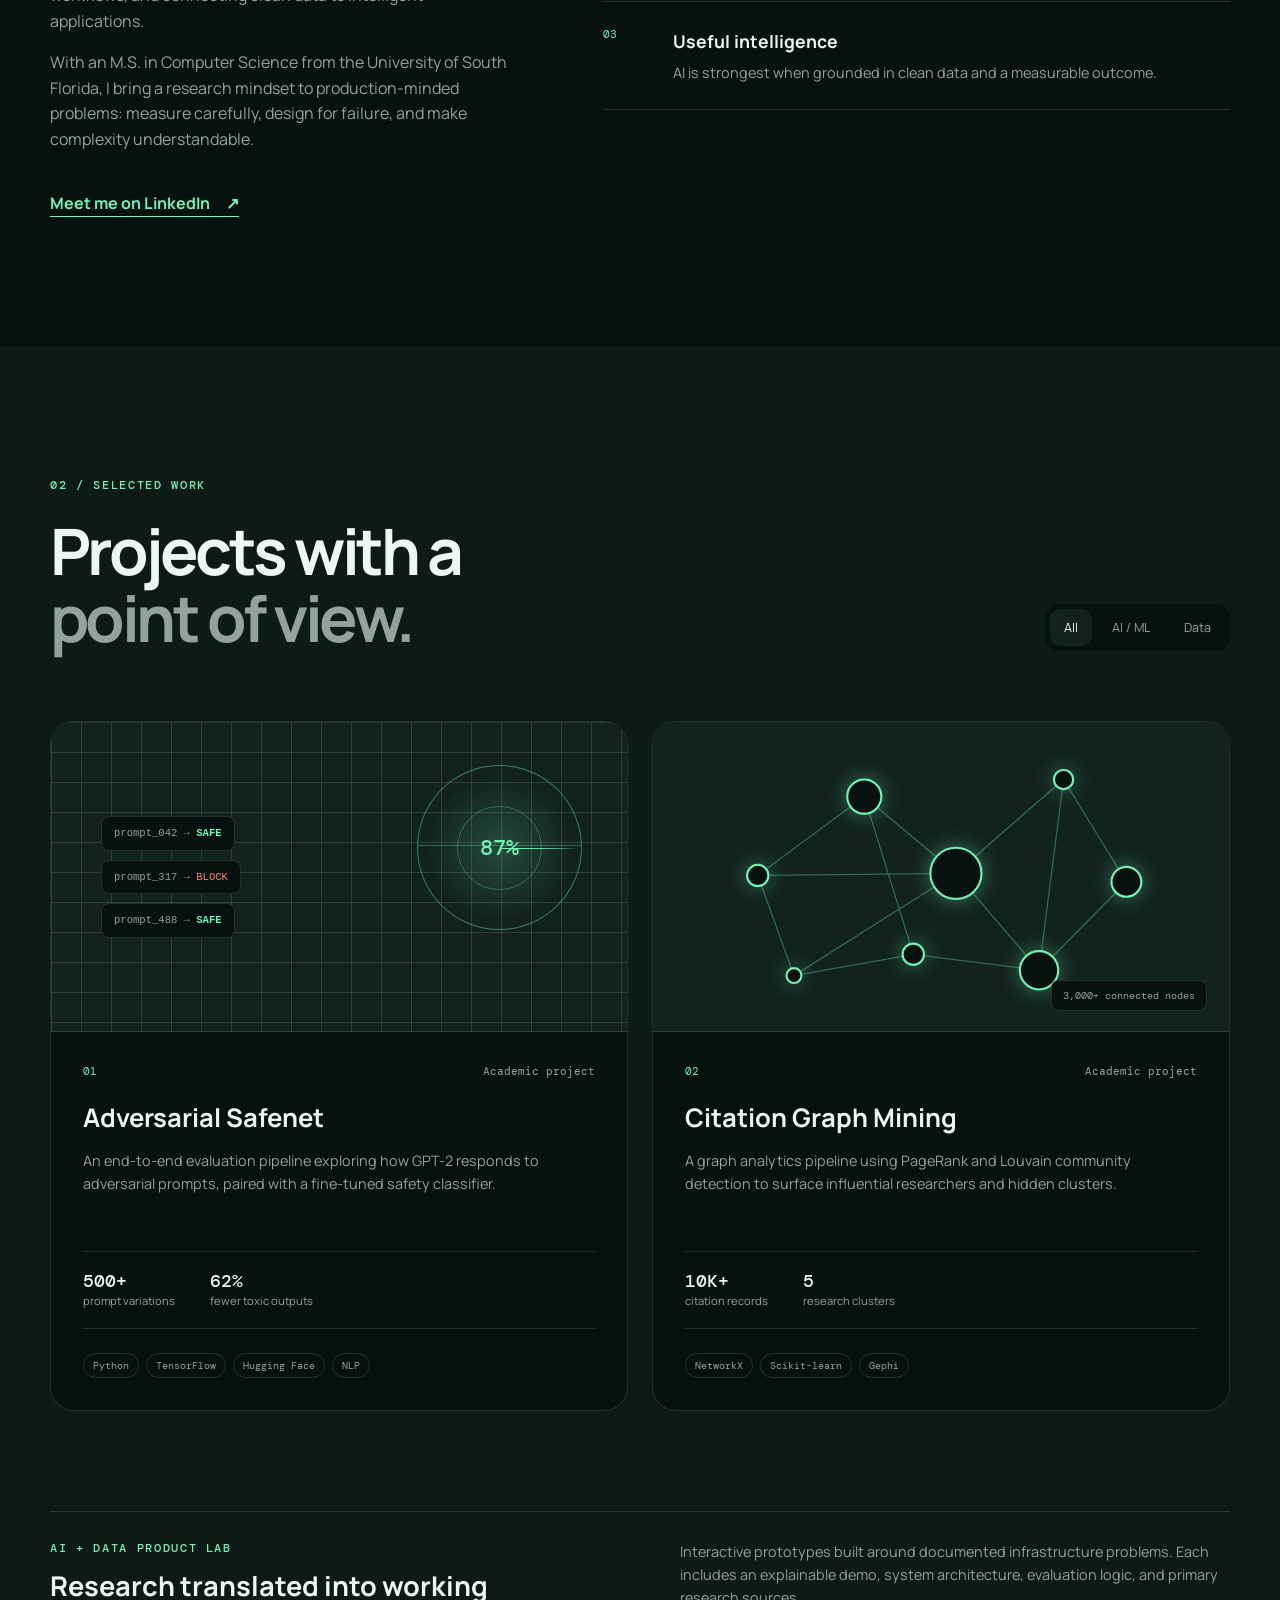
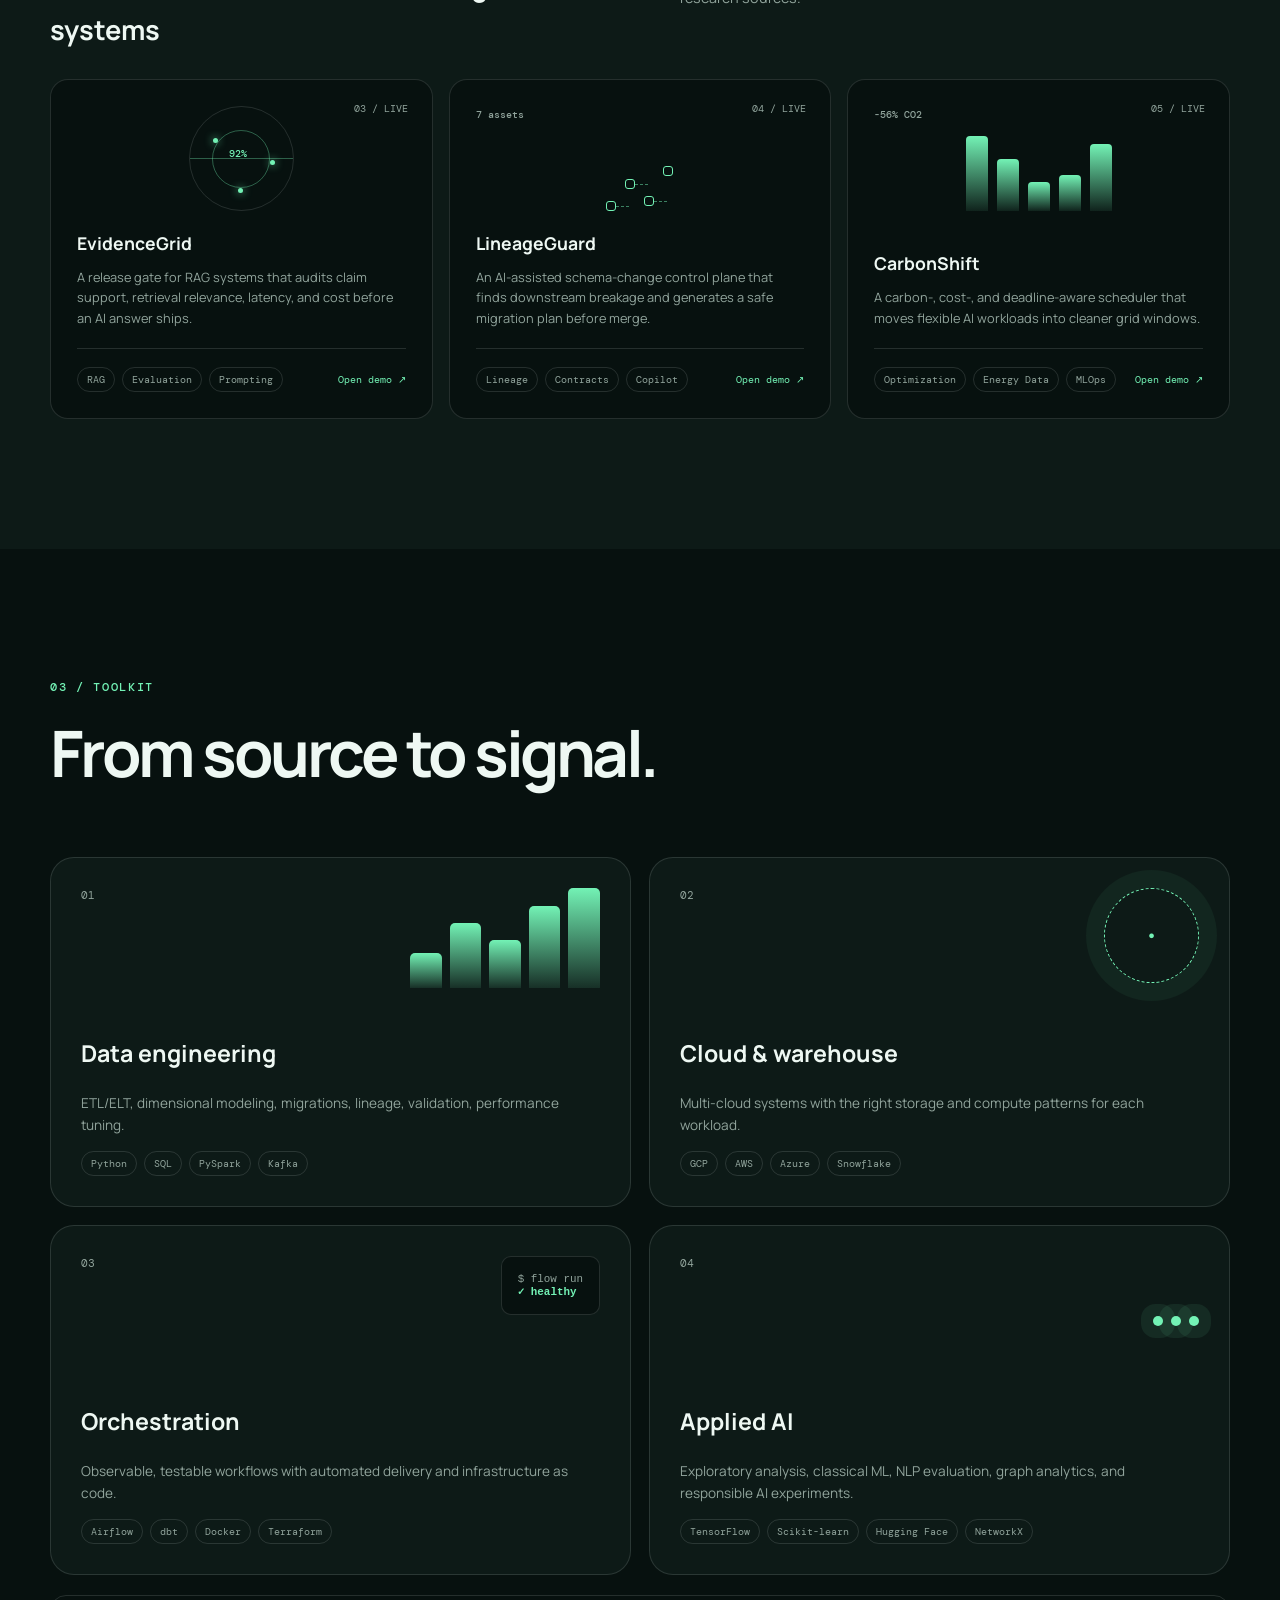
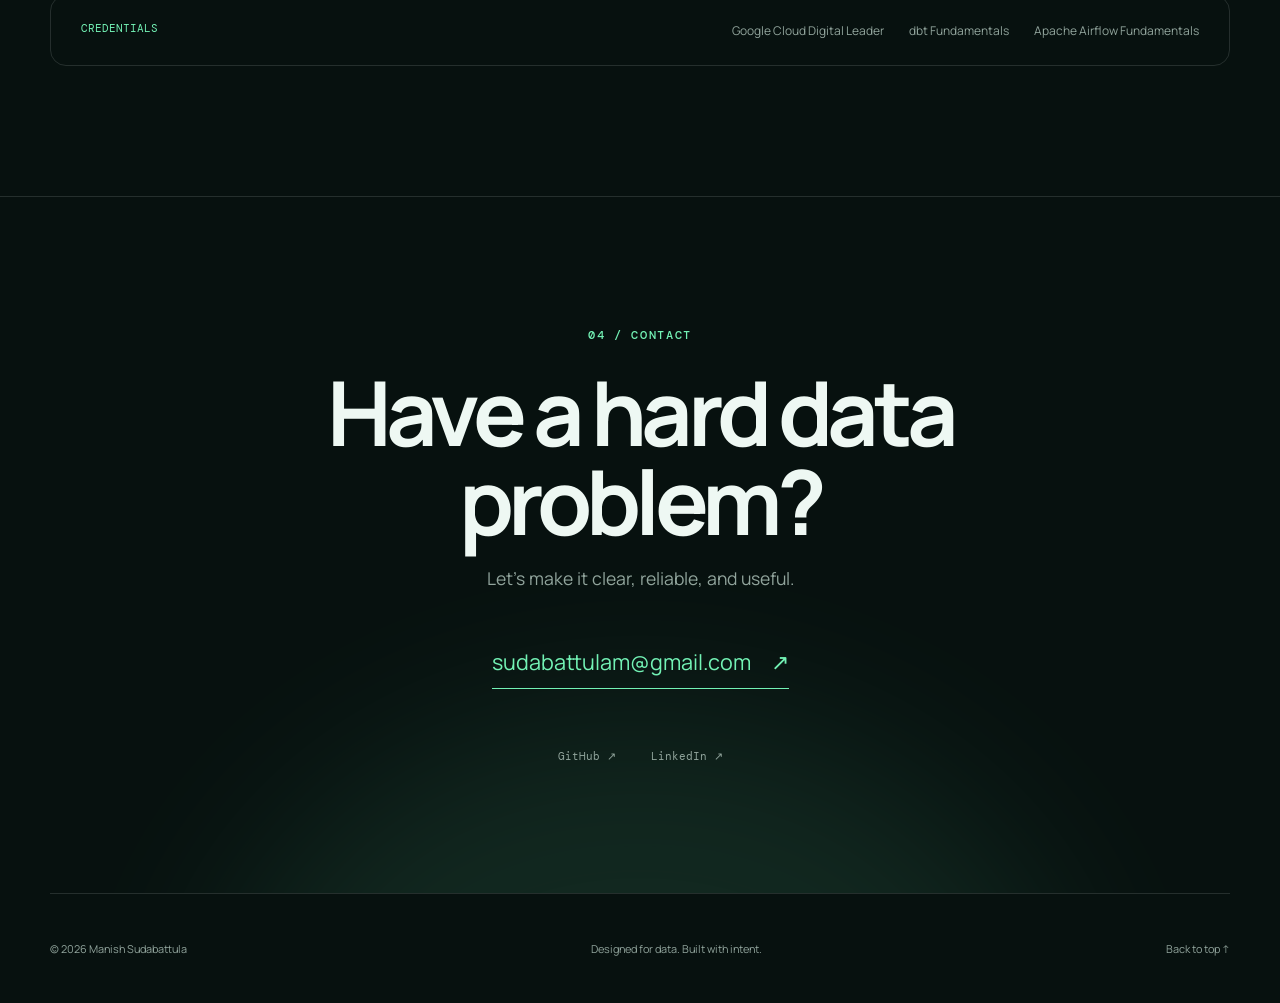
==== commit 9b5061e5: "Make pipeline animation cache safe" ====
--- a/index.html
+++ b/index.html
@@ -9,8 +9,8 @@
     <link rel="preconnect" href="https://fonts.googleapis.com" />
     <link rel="preconnect" href="https://fonts.gstatic.com" crossorigin />
     <link href="https://fonts.googleapis.com/css2?family=DM+Mono:wght@400;500&family=Manrope:wght@400;500;600;700;800&display=swap" rel="stylesheet" />
-    <link rel="stylesheet" href="styles.css" />
-    <script src="script.js" defer></script>
+    <link rel="stylesheet" href="styles.css?v=4" />
+    <script src="script.js?v=4" defer></script>
   </head>
   <body>
     <a class="skip-link" href="#main">Skip to content</a>
@@ -65,22 +65,10 @@
               <div class="window-dots"><i></i><i></i><i></i></div>
             </div>
             <div class="pipeline-canvas">
-              <svg class="pipeline-flow" viewBox="0 0 100 100" preserveAspectRatio="none" aria-hidden="true">
-                <path id="flow-ingest" d="M 59 14 C 78 14, 80 26, 80 39" />
-                <path id="flow-transform" d="M 43 56 C 25 59, 23 69, 23 79" />
-                <circle class="flow-dot" r="1.15">
-                  <animateMotion dur="2.2s" repeatCount="indefinite" keyTimes="0;0.82;1" keyPoints="0;1;1" calcMode="linear">
-                    <mpath href="#flow-ingest" />
-                  </animateMotion>
-                </circle>
-                <circle class="flow-dot second" r="1.15">
-                  <animateMotion dur="2.2s" begin="1.1s" repeatCount="indefinite" keyTimes="0;0.82;1" keyPoints="0;1;1" calcMode="linear">
-                    <mpath href="#flow-transform" />
-                  </animateMotion>
-                </circle>
-              </svg>
               <div class="pipeline-node source"><small>01 / INGEST</small><strong>Raw signals</strong><span>Kafka · Pub/Sub</span></div>
+              <div class="flow-connector flow-right" aria-hidden="true"><i></i></div>
               <div class="pipeline-node transform"><small>02 / TRANSFORM</small><strong>Trusted data</strong><span>Spark · dbt</span></div>
+              <div class="flow-connector flow-left" aria-hidden="true"><i></i></div>
               <div class="pipeline-node intelligence"><small>03 / INTELLIGENCE</small><strong>Useful answers</strong><span>ML · Analytics</span></div>
             </div>
             <div class="pipeline-footer"><span><i class="status-dot"></i> All systems flowing</span><code>99.9% healthy</code></div>
--- a/styles.css
+++ b/styles.css
@@ -75,22 +75,36 @@
 .card-bar, .pipeline-footer { height: 54px; padding: 0 20px; display: flex; align-items: center; justify-content: space-between; border-bottom: 1px solid var(--line); color: var(--muted); font: .68rem "DM Mono"; }
 .window-dots { display: flex; gap: 6px; }
 .window-dots i { width: 6px; height: 6px; border-radius: 50%; background: var(--muted); opacity: .45; }
-.pipeline-canvas { min-height: 390px; padding: 32px; position: relative; display: flex; flex-direction: column; justify-content: space-between; }
+.pipeline-canvas { min-height: 390px; padding: 28px 32px; position: relative; display: flex; flex-direction: column; justify-content: center; }
 .pipeline-node { width: 61%; padding: 14px 16px; border: 1px solid var(--line); border-radius: 14px; background: var(--surface-2); position: relative; z-index: 2; box-shadow: 0 12px 30px rgba(0,0,0,.12); }
 .pipeline-node.transform { align-self: flex-end; }
 .pipeline-node small, .pipeline-node span { display: block; color: var(--muted); font: .57rem "DM Mono"; letter-spacing: .05em; }
 .pipeline-node strong { display: block; margin: 4px 0 3px; font-size: .88rem; }
 .pipeline-node.intelligence { border-color: color-mix(in srgb, var(--accent) 45%, transparent); }
-.pipeline-flow { position: absolute; z-index: 1; inset: 32px; width: calc(100% - 64px); height: calc(100% - 64px); overflow: visible; }
-.pipeline-flow path { fill: none; stroke: color-mix(in srgb, var(--accent) 48%, transparent); stroke-width: .45; stroke-dasharray: 2 2; vector-effect: non-scaling-stroke; }
-.pipeline-flow .flow-dot { fill: var(--accent); filter: drop-shadow(0 0 3px var(--accent)); }
-.pipeline-flow .flow-dot.second { fill: var(--accent-2); }
+.flow-connector { position: relative; z-index: 1; width: 40%; height: 38px; flex: 0 0 38px; border-color: color-mix(in srgb, var(--accent) 48%, transparent); border-style: dashed; }
+.flow-connector i { position: absolute; width: 7px; height: 7px; border-radius: 50%; background: var(--accent); box-shadow: 0 0 11px var(--accent); }
+.flow-right { align-self: center; margin-left: 20%; border-width: 1px 1px 0 0; border-radius: 0 14px 0 0; }
+.flow-left { align-self: center; margin-right: 20%; border-width: 1px 0 0 1px; border-radius: 14px 0 0 0; }
+.flow-right i { animation: flow-right 2.2s linear infinite; }
+.flow-left i { animation: flow-left 2.2s 1.1s linear infinite; }
+@keyframes flow-right {
+  0% { left: -3px; top: -4px; opacity: 0; }
+  8% { opacity: 1; }
+  68% { left: calc(100% - 4px); top: -4px; opacity: 1; }
+  88%, 100% { left: calc(100% - 4px); top: calc(100% - 4px); opacity: 0; }
+}
+@keyframes flow-left {
+  0% { right: -3px; top: -4px; opacity: 0; }
+  8% { opacity: 1; }
+  68% { right: calc(100% - 4px); top: -4px; opacity: 1; }
+  88%, 100% { right: calc(100% - 4px); top: calc(100% - 4px); opacity: 0; }
+}
 .pipeline-footer { border-top: 1px solid var(--line); border-bottom: 0; }
 .pipeline-footer .status-dot { width: 5px; height: 5px; margin-right: 5px; }
 .pipeline-footer code { color: var(--accent); }
 .float-chip { position: absolute; z-index: 3; padding: 12px 16px; background: var(--text); color: var(--bg); border-radius: 12px; box-shadow: var(--shadow); font: 500 1rem "DM Mono"; animation: float 4s ease-in-out infinite; }
 .float-chip span { display: block; font: 500 .58rem "Manrope"; opacity: .65; }
-.chip-one { left: -5px; top: 23%; transform: rotate(-5deg); }
+.chip-one { left: -35px; top: 23%; transform: rotate(-5deg); }
 .chip-two { right: -8px; bottom: 19%; transform: rotate(5deg); animation-delay: -2s; }
 @keyframes float { 50% { translate: 0 -10px; } }
 
@@ -225,11 +239,11 @@
   h1 { font-size: clamp(3.25rem, 15vw, 5rem); }
   .hero-meta { gap: 24px; justify-content: space-between; }
   .hero-visual { min-height: 470px; }
-  .pipeline-canvas { min-height: 330px; padding: 24px; }
+  .pipeline-canvas { min-height: 330px; padding: 22px 24px; }
   .pipeline-node { width: 72%; }
-  .pipeline-flow { inset: 24px; width: calc(100% - 48px); height: calc(100% - 48px); }
+  .flow-connector { width: 32%; height: 28px; flex-basis: 28px; }
   .float-chip { font-size: .8rem; }
-  .chip-one { left: -5px; top: 10%; }
+  .chip-one { left: -18px; top: 10%; }
   .chip-two { right: -3px; bottom: 7%; }
   .section { padding-block: 90px; }
   .section-heading { margin-bottom: 48px; }
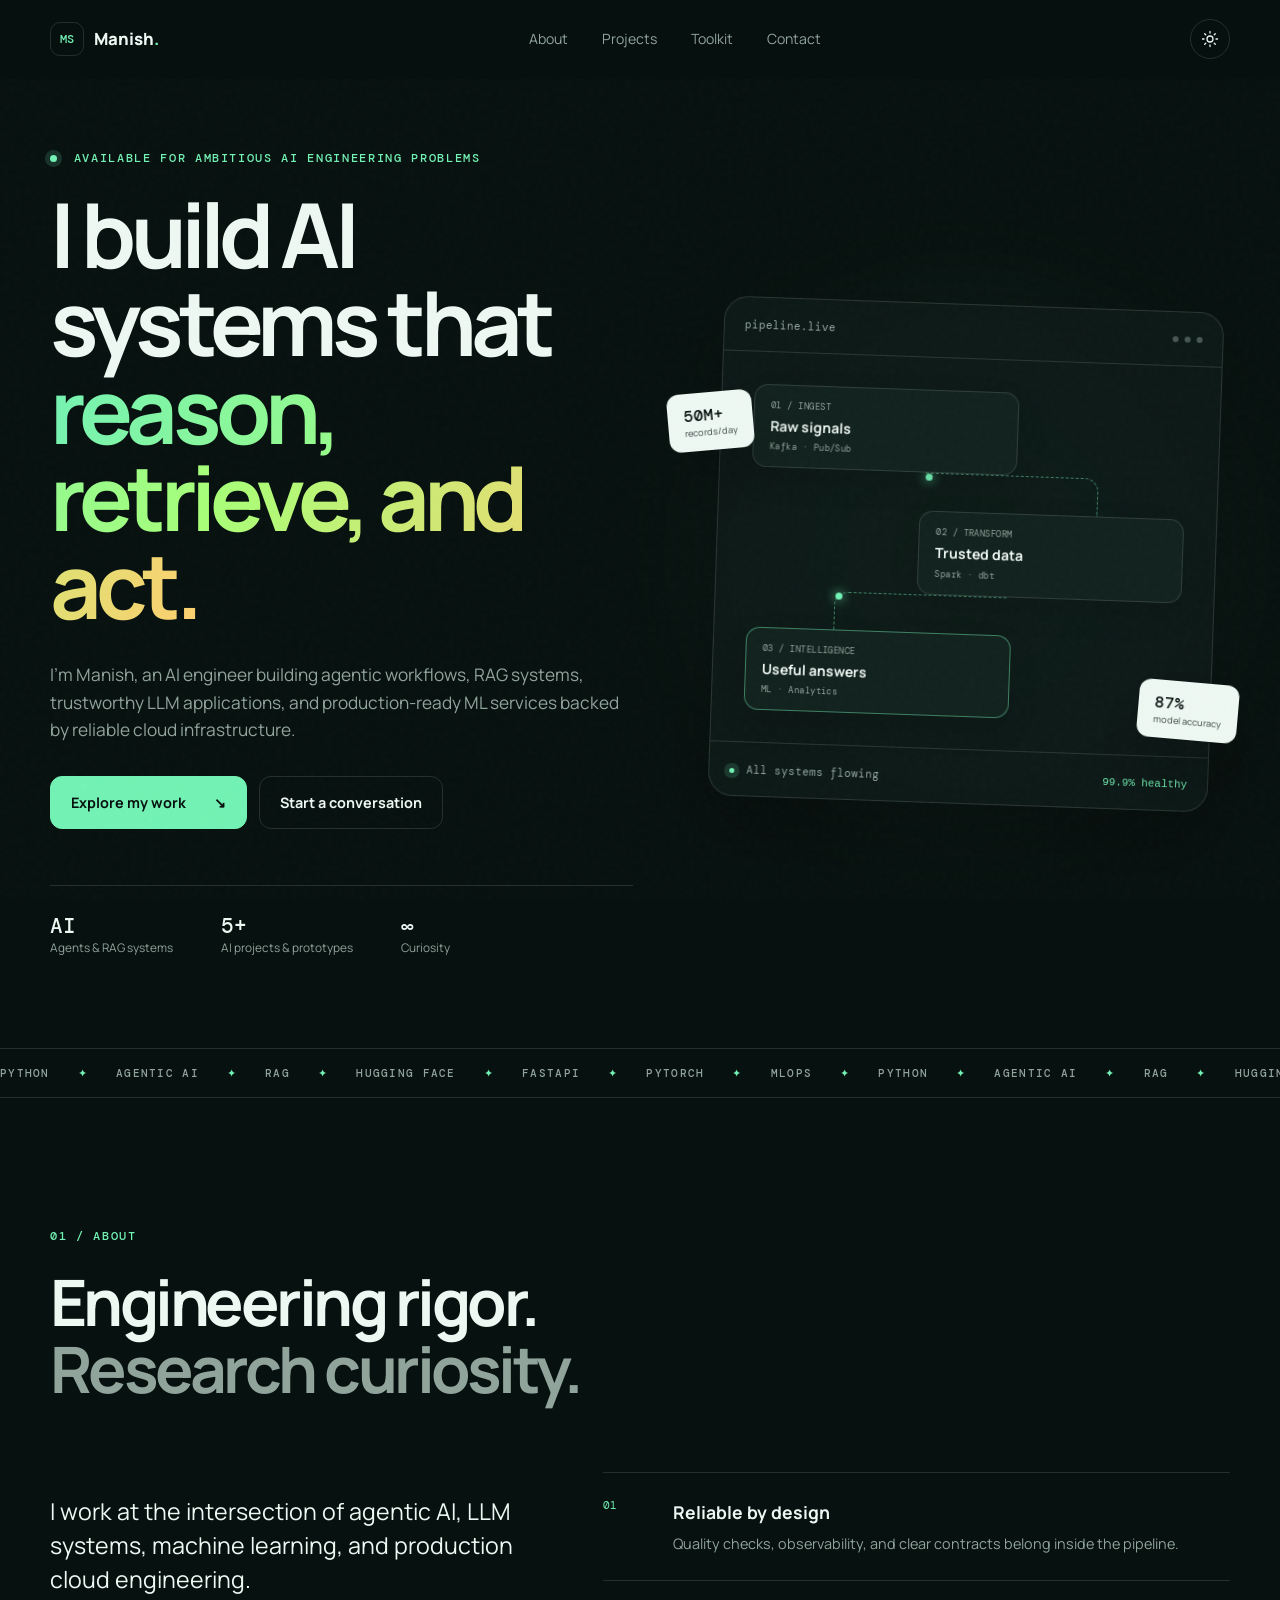
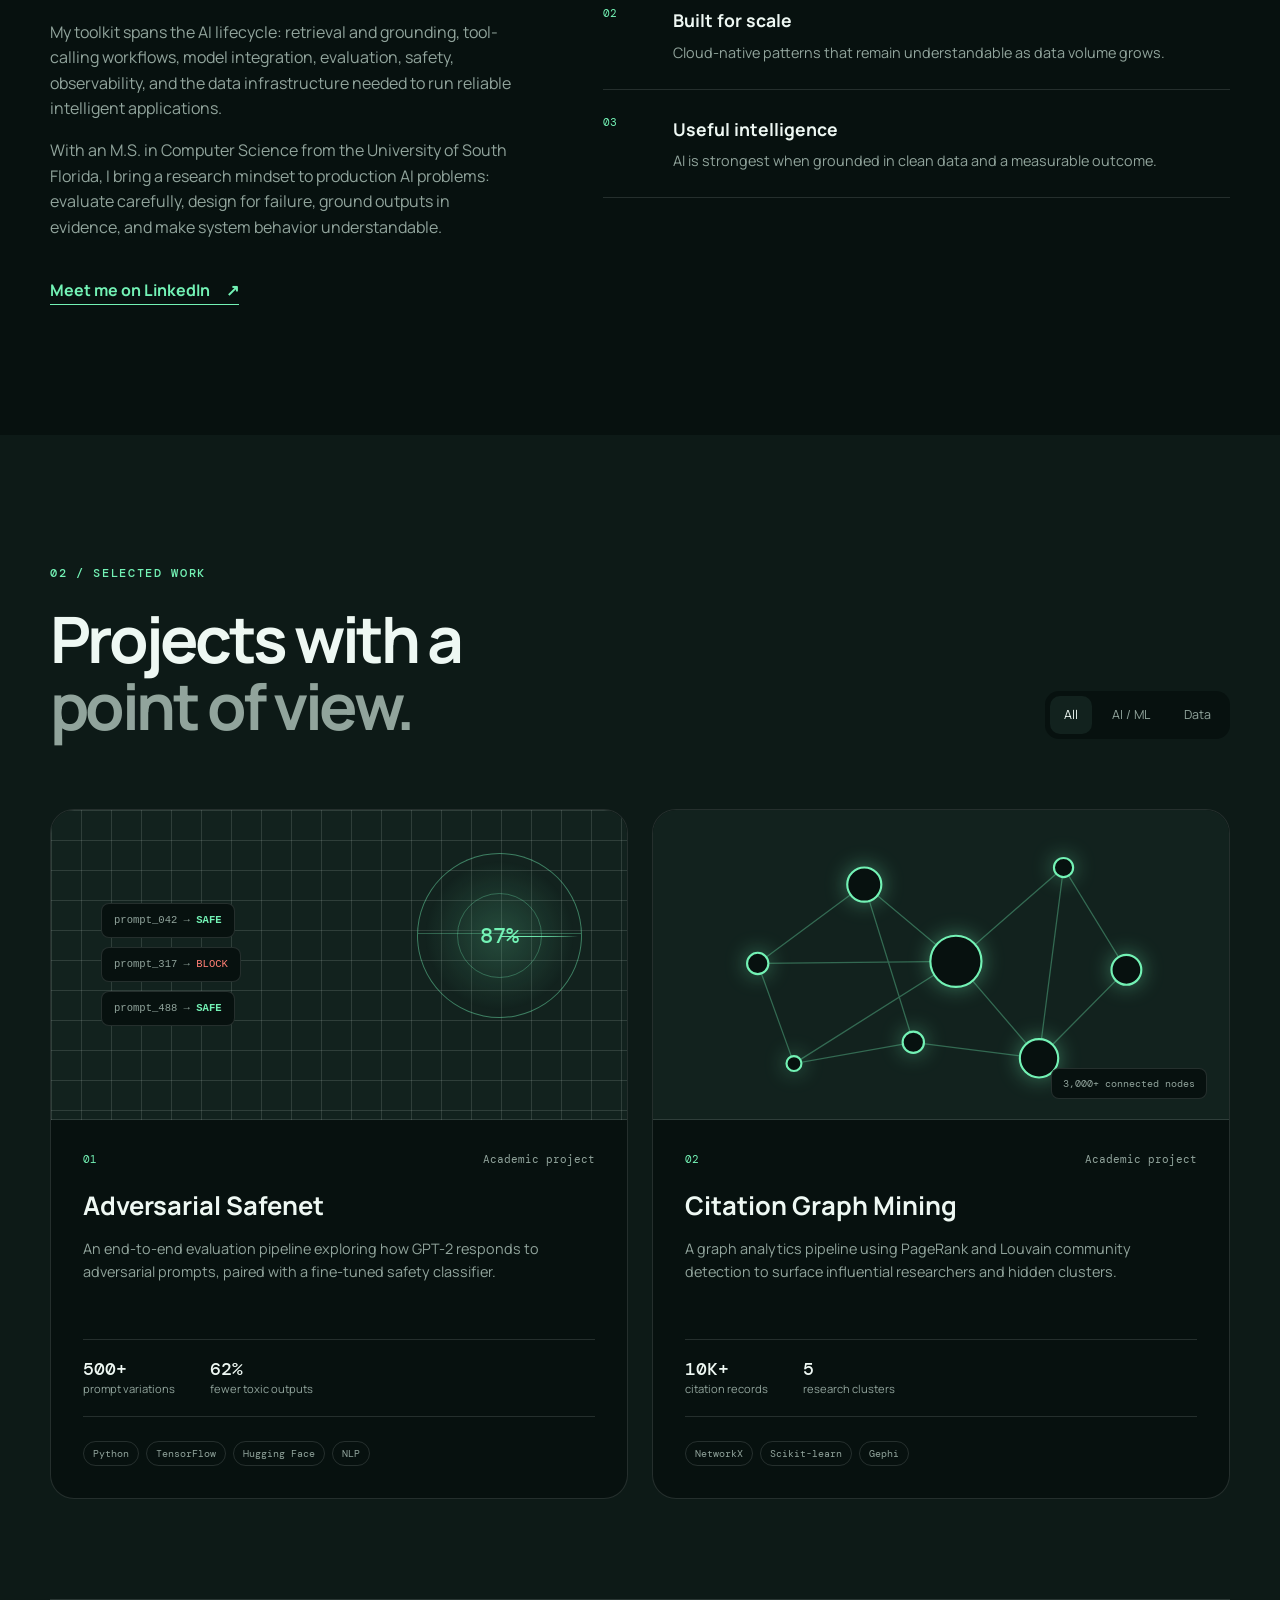
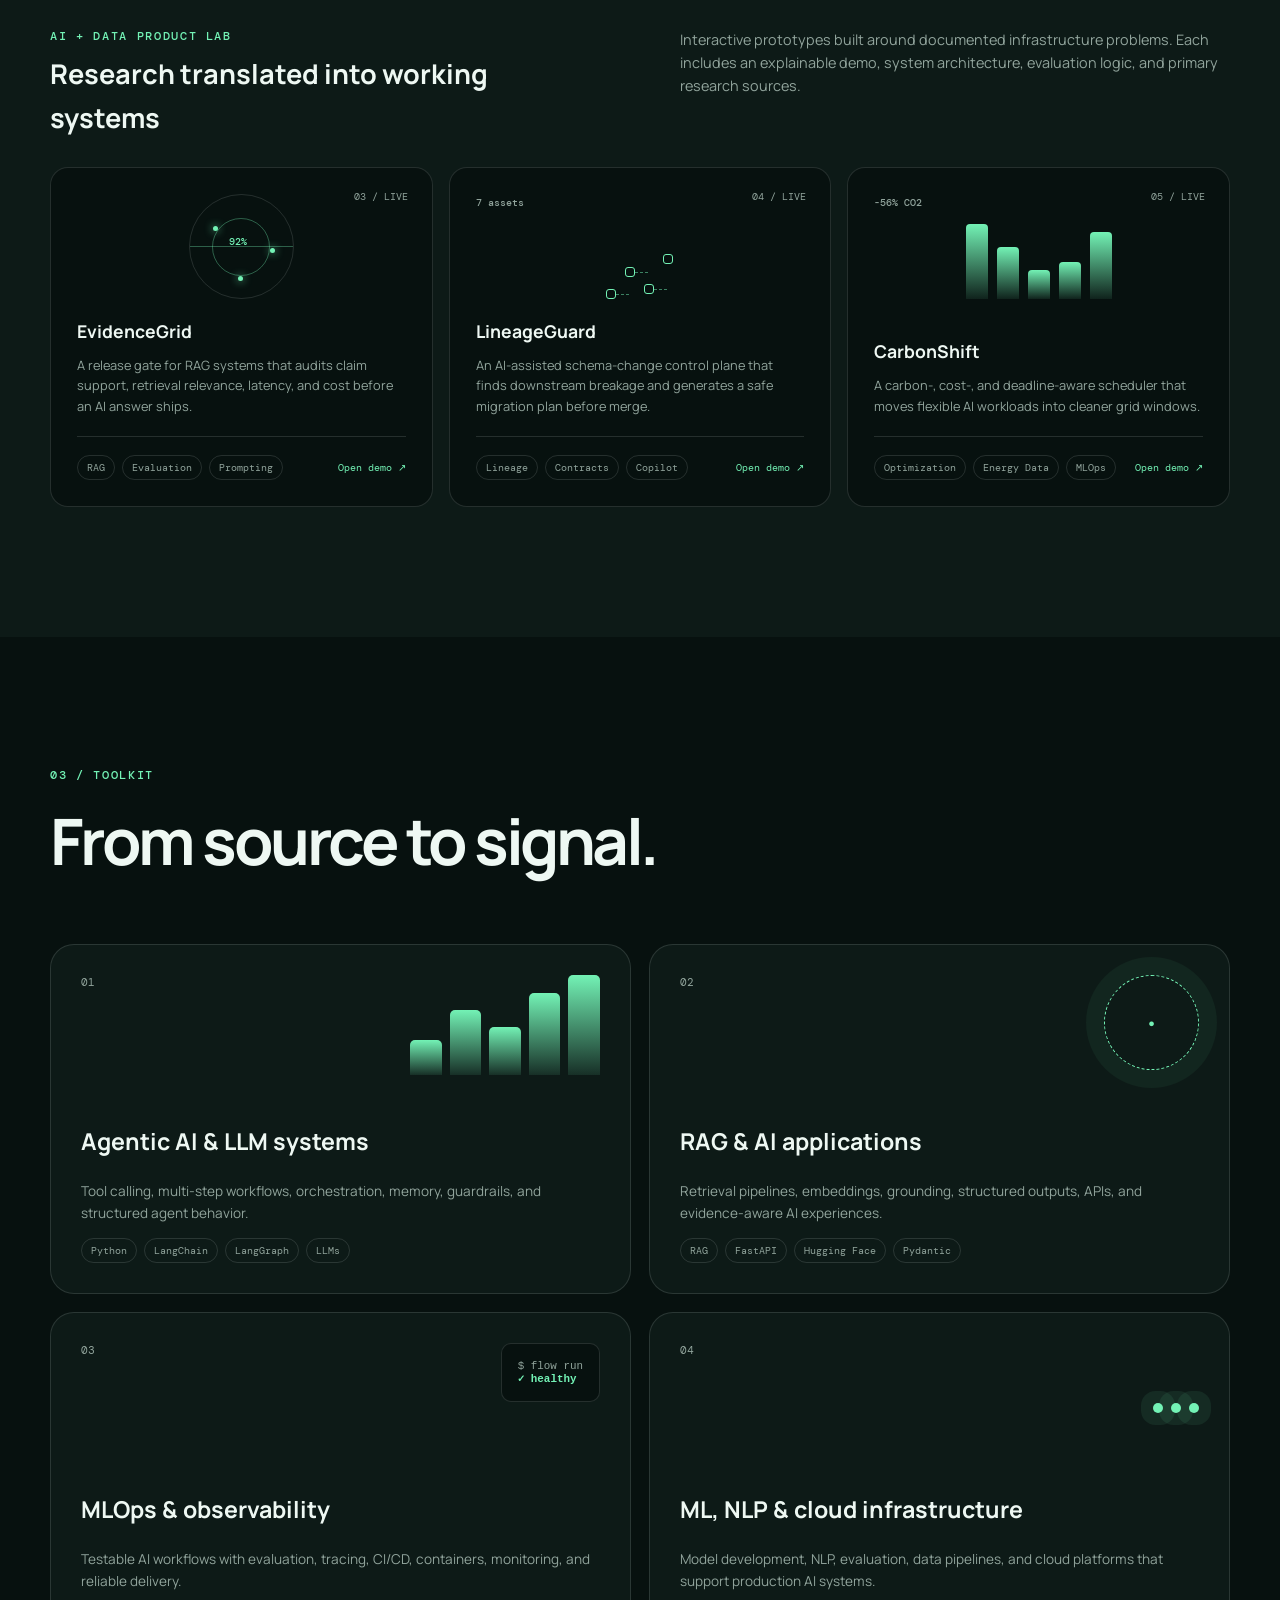
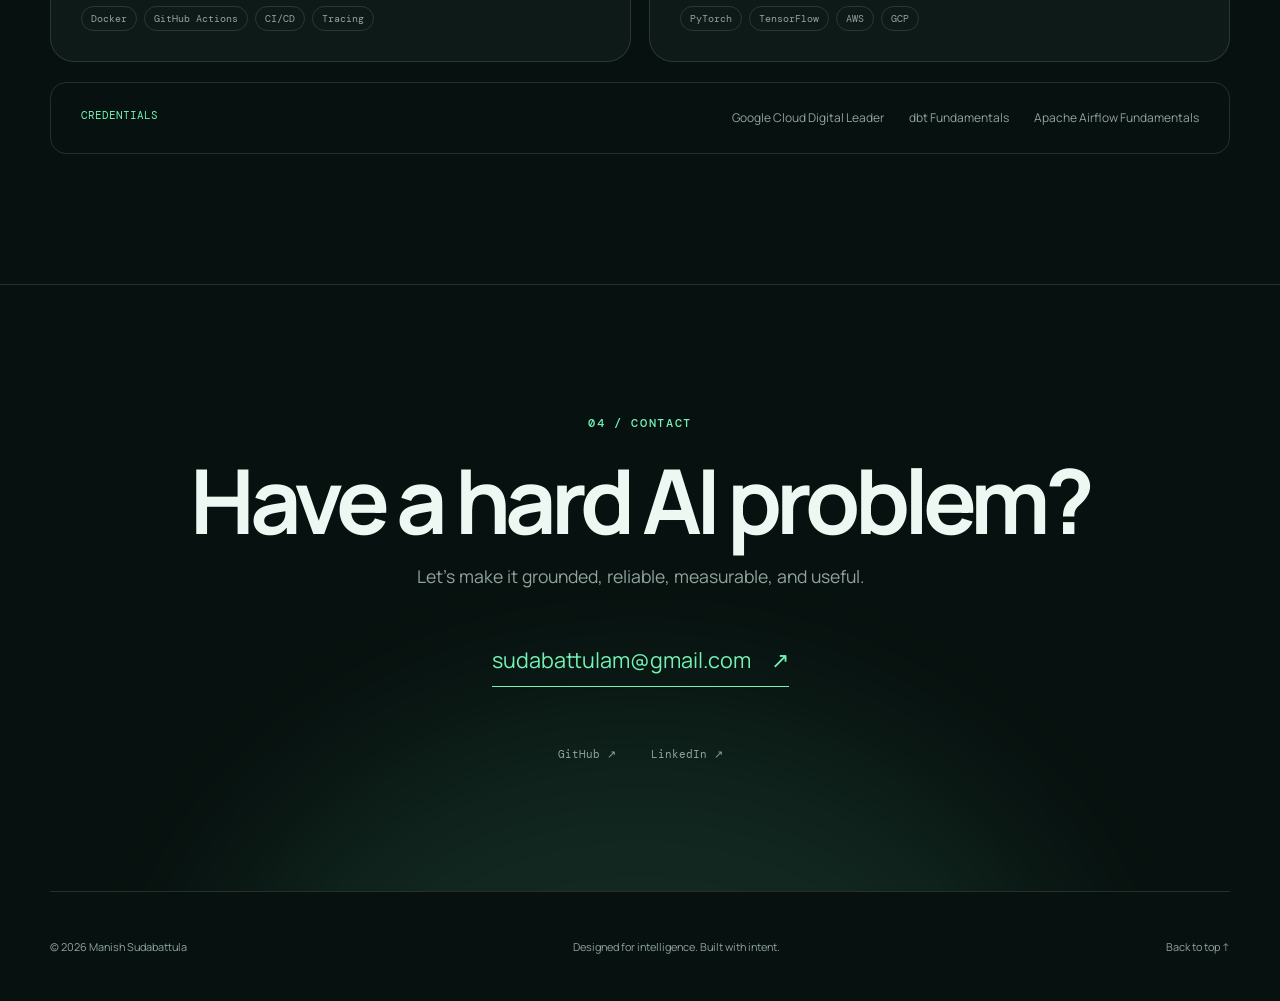
==== commit 57af74a9: "Reposition portfolio around AI engineering" ====
--- a/index.html
+++ b/index.html
@@ -3,9 +3,9 @@
   <head>
     <meta charset="UTF-8" />
     <meta name="viewport" content="width=device-width, initial-scale=1.0" />
-    <meta name="description" content="Portfolio of Manish Sudabattula, a data engineer building dependable cloud data systems and applied AI solutions." />
+    <meta name="description" content="Portfolio of Manish Sudabattula, an AI engineer building agentic systems, RAG applications, trustworthy AI products, and production-ready cloud infrastructure." />
     <meta name="theme-color" content="#07110f" />
-    <title>Manish Sudabattula | Data Engineer & AI Builder</title>
+    <title>Manish Sudabattula | AI Engineer & AI Systems Builder</title>
     <link rel="preconnect" href="https://fonts.googleapis.com" />
     <link rel="preconnect" href="https://fonts.gstatic.com" crossorigin />
     <link href="https://fonts.googleapis.com/css2?family=DM+Mono:wght@400;500&family=Manrope:wght@400;500;600;700;800&display=swap" rel="stylesheet" />
@@ -43,16 +43,16 @@
     <main id="main">
       <section class="hero shell" id="top">
         <div class="hero-copy reveal">
-          <p class="eyebrow"><span class="status-dot"></span> Available for ambitious data problems</p>
-          <h1>I turn complex data into <span class="gradient-text">systems that think.</span></h1>
-          <p class="hero-intro">I’m Manish, a data engineer and AI builder crafting reliable cloud pipelines, intelligent data products, and machine learning experiments that move from notebook to reality.</p>
+          <p class="eyebrow"><span class="status-dot"></span> Available for ambitious AI engineering problems</p>
+          <h1>I build AI systems that <span class="gradient-text">reason, retrieve, and act.</span></h1>
+          <p class="hero-intro">I’m Manish, an AI engineer building agentic workflows, RAG systems, trustworthy LLM applications, and production-ready ML services backed by reliable cloud infrastructure.</p>
           <div class="hero-actions">
             <a class="button primary" href="#projects">Explore my work <span aria-hidden="true">↘</span></a>
             <a class="button ghost" href="mailto:sudabattulam@gmail.com">Start a conversation</a>
           </div>
           <div class="hero-meta" aria-label="Highlights">
-            <div><strong>3</strong><span>Cloud platforms</span></div>
-            <div><strong>5</strong><span>Projects & prototypes</span></div>
+            <div><strong>AI</strong><span>Agents & RAG systems</span></div>
+            <div><strong>5+</strong><span>AI projects & prototypes</span></div>
             <div><strong>∞</strong><span>Curiosity</span></div>
           </div>
         </div>
@@ -80,8 +80,8 @@
 
       <section class="marquee" aria-label="Core technologies">
         <div class="marquee-track">
-          <span>PYTHON</span><i>✦</i><span>BIGQUERY</span><i>✦</i><span>SNOWFLAKE</span><i>✦</i><span>APACHE SPARK</span><i>✦</i><span>DBT</span><i>✦</i><span>AIRFLOW</span><i>✦</i><span>MACHINE LEARNING</span><i>✦</i>
-          <span>PYTHON</span><i>✦</i><span>BIGQUERY</span><i>✦</i><span>SNOWFLAKE</span><i>✦</i><span>APACHE SPARK</span><i>✦</i><span>DBT</span><i>✦</i><span>AIRFLOW</span><i>✦</i><span>MACHINE LEARNING</span><i>✦</i>
+          <span>PYTHON</span><i>✦</i><span>AGENTIC AI</span><i>✦</i><span>RAG</span><i>✦</i><span>HUGGING FACE</span><i>✦</i><span>FASTAPI</span><i>✦</i><span>PYTORCH</span><i>✦</i><span>MLOPS</span><i>✦</i>
+          <span>PYTHON</span><i>✦</i><span>AGENTIC AI</span><i>✦</i><span>RAG</span><i>✦</i><span>HUGGING FACE</span><i>✦</i><span>FASTAPI</span><i>✦</i><span>PYTORCH</span><i>✦</i><span>MLOPS</span><i>✦</i>
         </div>
       </section>
 
@@ -92,9 +92,9 @@
         </div>
         <div class="about-grid">
           <div class="about-copy reveal">
-            <p class="lead">I work at the intersection of data engineering, cloud architecture, and applied machine learning.</p>
-            <p>My toolkit spans the full data lifecycle: ingesting high-volume signals, shaping trustworthy models, orchestrating resilient workflows, and connecting clean data to intelligent applications.</p>
-            <p>With an M.S. in Computer Science from the University of South Florida, I bring a research mindset to production-minded problems: measure carefully, design for failure, and make complexity understandable.</p>
+            <p class="lead">I work at the intersection of agentic AI, LLM systems, machine learning, and production cloud engineering.</p>
+            <p>My toolkit spans the AI lifecycle: retrieval and grounding, tool-calling workflows, model integration, evaluation, safety, observability, and the data infrastructure needed to run reliable intelligent applications.</p>
+            <p>With an M.S. in Computer Science from the University of South Florida, I bring a research mindset to production AI problems: evaluate carefully, design for failure, ground outputs in evidence, and make system behavior understandable.</p>
             <a class="text-link" href="https://www.linkedin.com/in/manishsudabattula02" target="_blank" rel="noreferrer">Meet me on LinkedIn <span>↗</span></a>
           </div>
           <div class="principles reveal">
@@ -175,10 +175,10 @@
       <section class="section shell" id="toolkit">
         <div class="section-heading reveal"><p class="eyebrow">03 / Toolkit</p><h2>From source to signal.</h2></div>
         <div class="toolkit-grid">
-          <article class="tool-card wide reveal"><div class="tool-top"><span>01</span><div class="mini-chart"><i style="--h:35%"></i><i style="--h:65%"></i><i style="--h:48%"></i><i style="--h:82%"></i><i style="--h:100%"></i></div></div><h3>Data engineering</h3><p>ETL/ELT, dimensional modeling, migrations, lineage, validation, performance tuning.</p><div class="tags"><span>Python</span><span>SQL</span><span>PySpark</span><span>Kafka</span></div></article>
-          <article class="tool-card reveal"><div class="tool-top"><span>02</span><div class="cloud-orbit">●</div></div><h3>Cloud & warehouse</h3><p>Multi-cloud systems with the right storage and compute patterns for each workload.</p><div class="tags"><span>GCP</span><span>AWS</span><span>Azure</span><span>Snowflake</span></div></article>
-          <article class="tool-card reveal"><div class="tool-top"><span>03</span><code class="terminal">$ flow run<br><b>✓ healthy</b></code></div><h3>Orchestration</h3><p>Observable, testable workflows with automated delivery and infrastructure as code.</p><div class="tags"><span>Airflow</span><span>dbt</span><span>Docker</span><span>Terraform</span></div></article>
-          <article class="tool-card wide reveal"><div class="tool-top"><span>04</span><div class="model-pulse"><i></i><i></i><i></i></div></div><h3>Applied AI</h3><p>Exploratory analysis, classical ML, NLP evaluation, graph analytics, and responsible AI experiments.</p><div class="tags"><span>TensorFlow</span><span>Scikit-learn</span><span>Hugging Face</span><span>NetworkX</span></div></article>
+          <article class="tool-card wide reveal"><div class="tool-top"><span>01</span><div class="mini-chart"><i style="--h:35%"></i><i style="--h:65%"></i><i style="--h:48%"></i><i style="--h:82%"></i><i style="--h:100%"></i></div></div><h3>Agentic AI & LLM systems</h3><p>Tool calling, multi-step workflows, orchestration, memory, guardrails, and structured agent behavior.</p><div class="tags"><span>Python</span><span>LangChain</span><span>LangGraph</span><span>LLMs</span></div></article>
+          <article class="tool-card reveal"><div class="tool-top"><span>02</span><div class="cloud-orbit">●</div></div><h3>RAG & AI applications</h3><p>Retrieval pipelines, embeddings, grounding, structured outputs, APIs, and evidence-aware AI experiences.</p><div class="tags"><span>RAG</span><span>FastAPI</span><span>Hugging Face</span><span>Pydantic</span></div></article>
+          <article class="tool-card reveal"><div class="tool-top"><span>03</span><code class="terminal">$ flow run<br><b>✓ healthy</b></code></div><h3>MLOps & observability</h3><p>Testable AI workflows with evaluation, tracing, CI/CD, containers, monitoring, and reliable delivery.</p><div class="tags"><span>Docker</span><span>GitHub Actions</span><span>CI/CD</span><span>Tracing</span></div></article>
+          <article class="tool-card wide reveal"><div class="tool-top"><span>04</span><div class="model-pulse"><i></i><i></i><i></i></div></div><h3>ML, NLP & cloud infrastructure</h3><p>Model development, NLP, evaluation, data pipelines, and cloud platforms that support production AI systems.</p><div class="tags"><span>PyTorch</span><span>TensorFlow</span><span>AWS</span><span>GCP</span></div></article>
         </div>
         <div class="credentials reveal">
           <p>Credentials</p>
@@ -190,8 +190,8 @@
         <div class="contact-orb" aria-hidden="true"></div>
         <div class="shell contact-inner reveal">
           <p class="eyebrow">04 / Contact</p>
-          <h2>Have a hard data problem?</h2>
-          <p>Let’s make it clear, reliable, and useful.</p>
+          <h2>Have a hard AI problem?</h2>
+          <p>Let’s make it grounded, reliable, measurable, and useful.</p>
           <a class="contact-email" href="mailto:sudabattulam@gmail.com">sudabattulam@gmail.com <span>↗</span></a>
           <div class="social-links">
             <a href="https://github.com/ManishSudabattula" target="_blank" rel="noreferrer">GitHub ↗</a>
@@ -201,6 +201,6 @@
       </section>
     </main>
 
-    <footer class="footer shell"><p>© <span id="year"></span> Manish Sudabattula</p><p>Designed for data. Built with intent.</p><a href="#top">Back to top ↑</a></footer>
+    <footer class="footer shell"><p>© <span id="year"></span> Manish Sudabattula</p><p>Designed for intelligence. Built with intent.</p><a href="#top">Back to top ↑</a></footer>
   </body>
 </html>
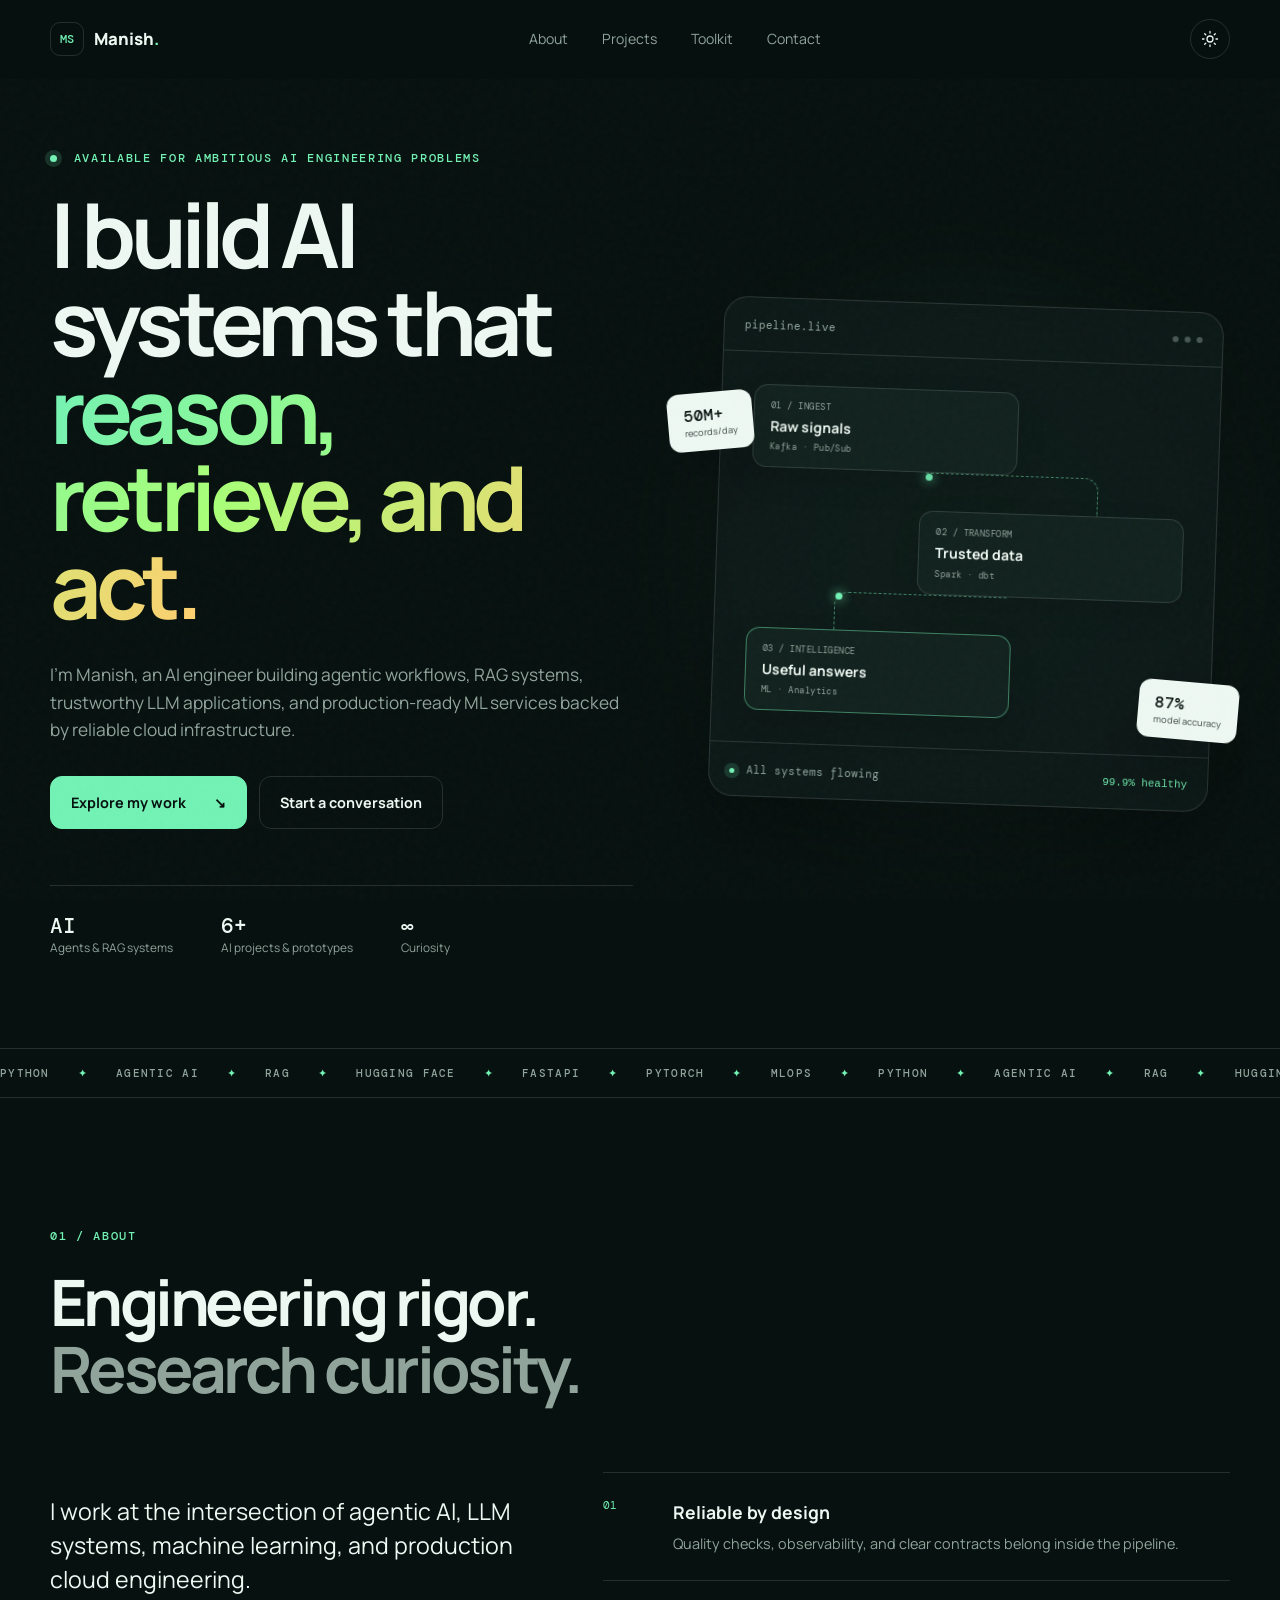
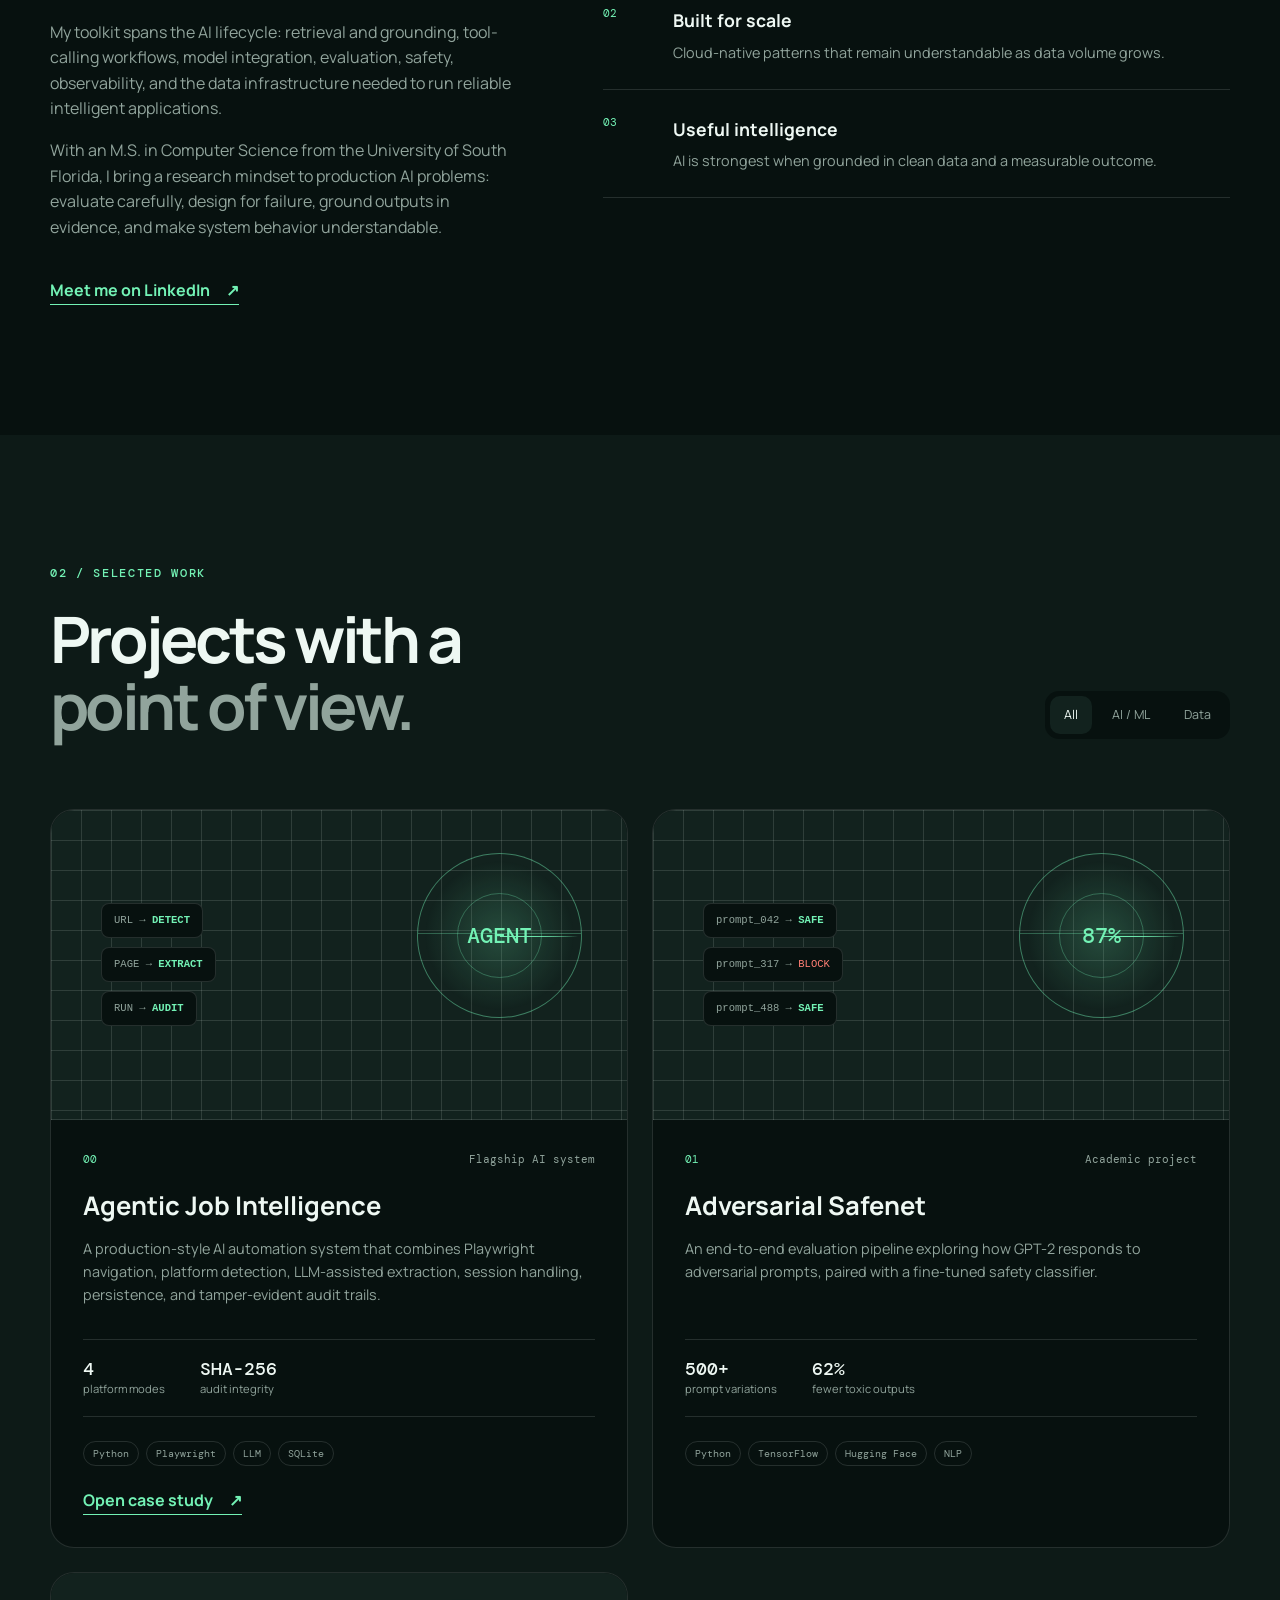
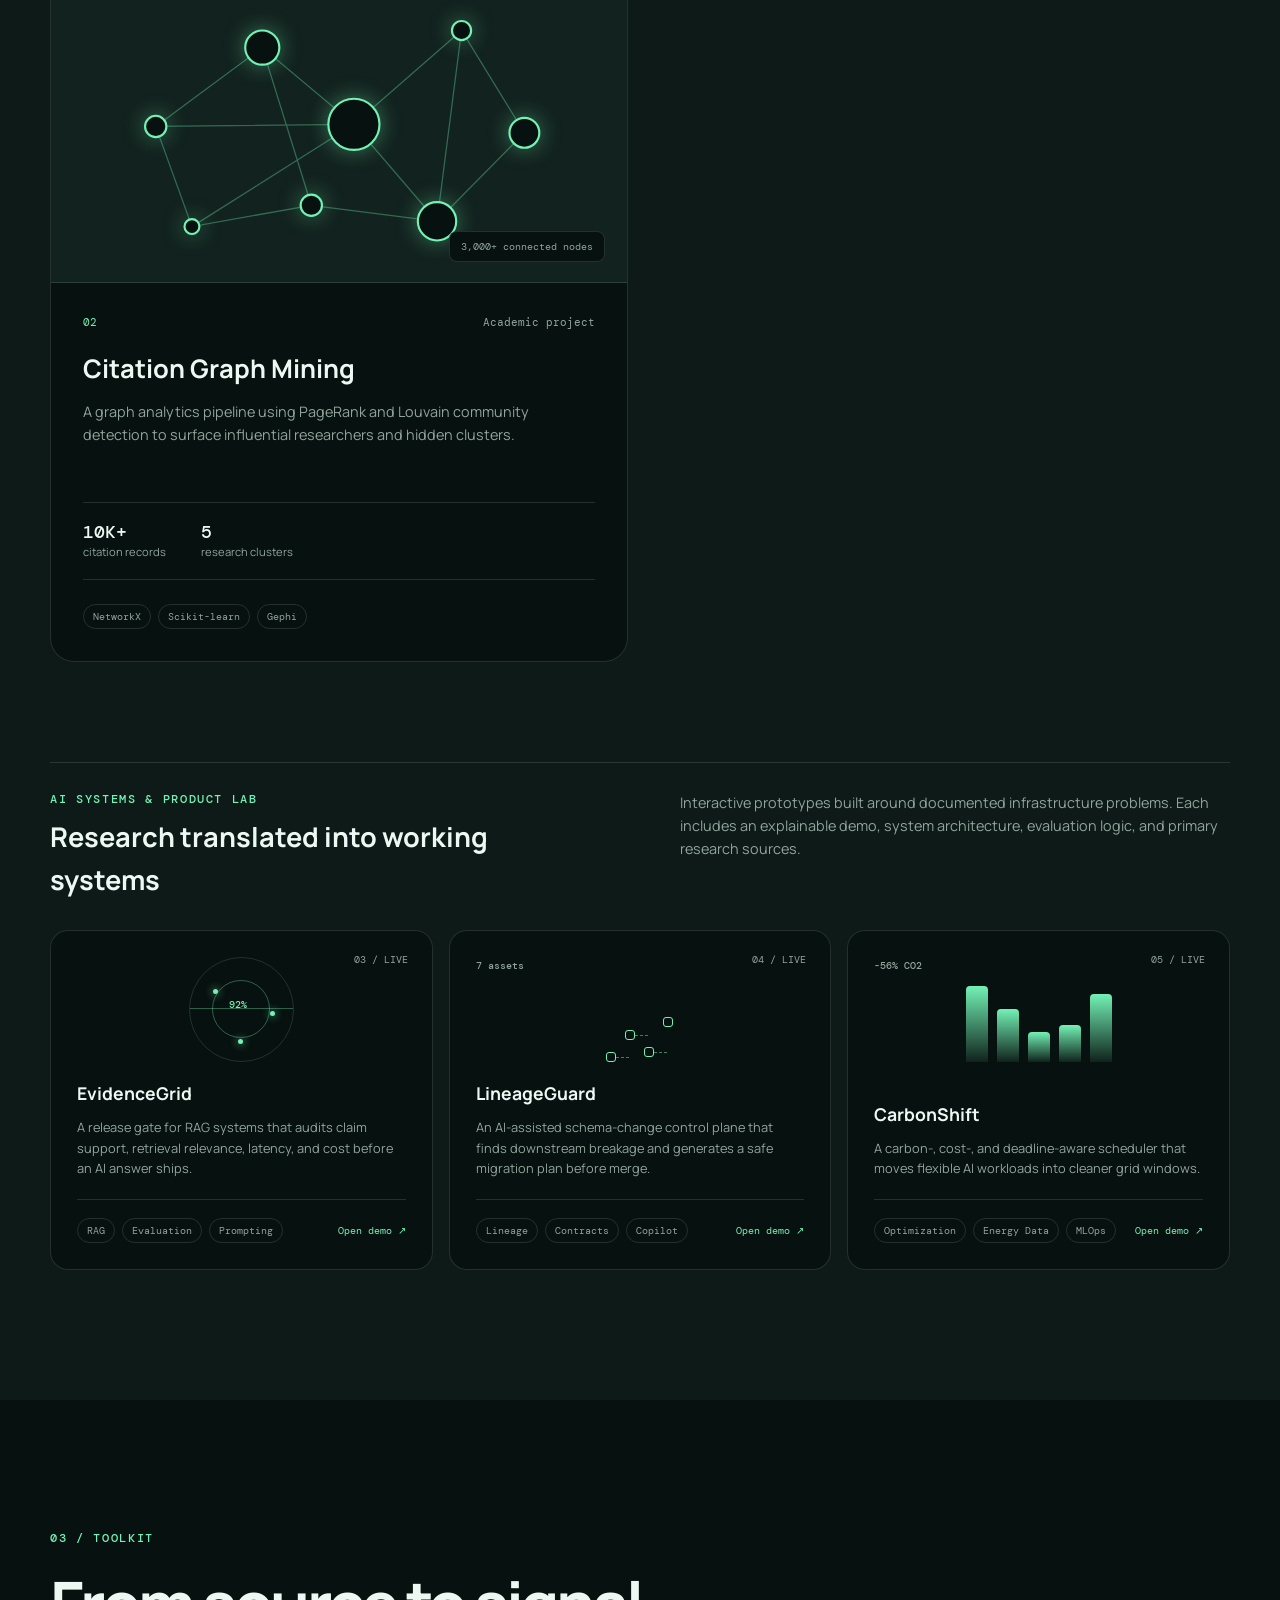
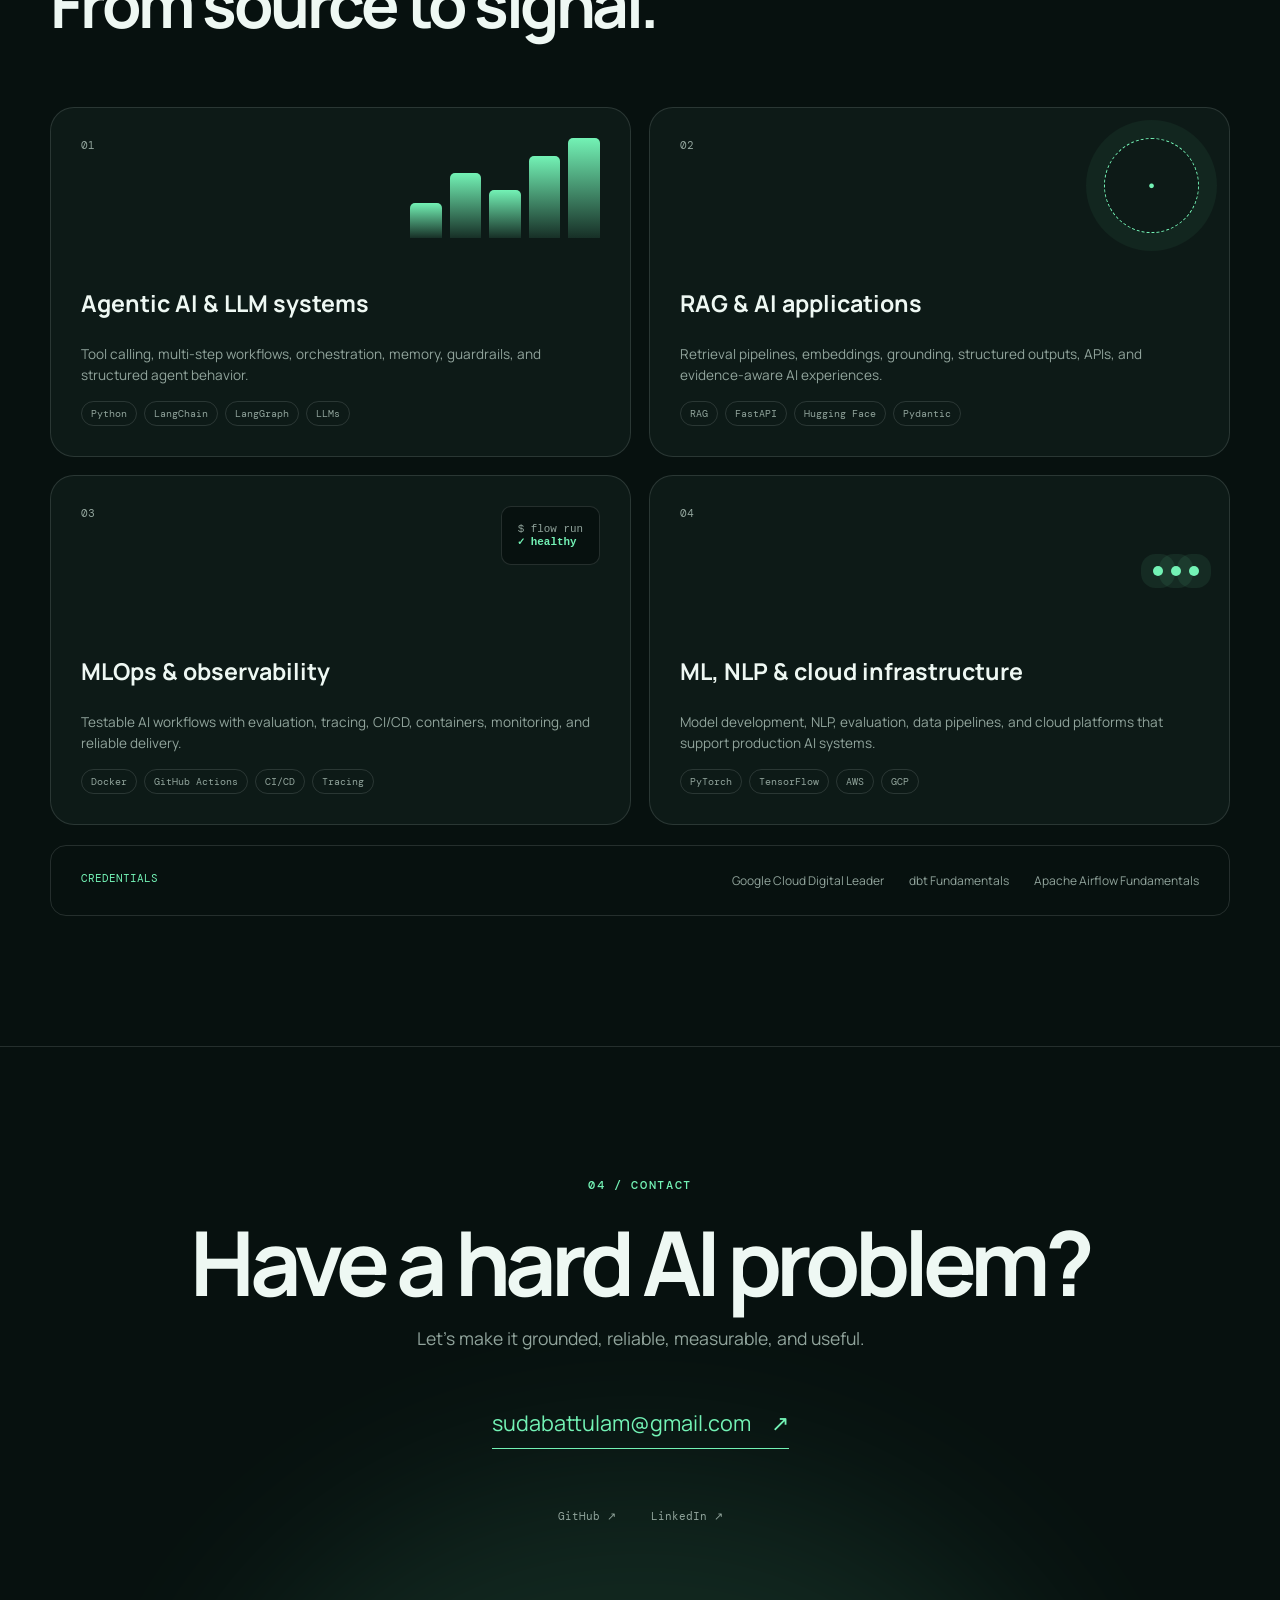
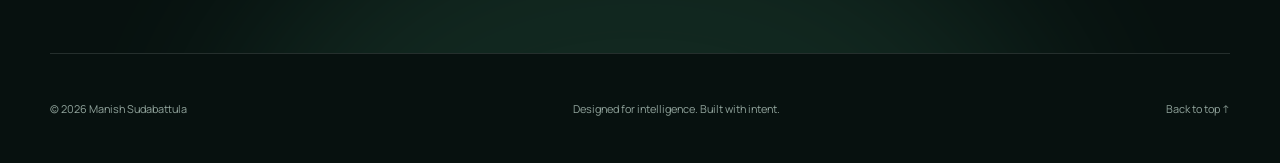
==== commit 704f24c4: "Feature Agentic Job Intelligence on portfolio" ====
--- a/index.html
+++ b/index.html
@@ -52,7 +52,7 @@
           </div>
           <div class="hero-meta" aria-label="Highlights">
             <div><strong>AI</strong><span>Agents & RAG systems</span></div>
-            <div><strong>5+</strong><span>AI projects & prototypes</span></div>
+            <div><strong>6+</strong><span>AI projects & prototypes</span></div>
             <div><strong>∞</strong><span>Curiosity</span></div>
           </div>
         </div>
@@ -119,6 +119,24 @@
           <div class="project-grid">
             <article class="project-card featured reveal" data-category="ai">
               <div class="project-art safety-art" aria-hidden="true">
+                <div class="radar"><i></i><i></i><i></i><span>AGENT</span></div>
+                <code>URL → <b>DETECT</b></code>
+                <code>PAGE → <b>EXTRACT</b></code>
+                <code>RUN → <b>AUDIT</b></code>
+              </div>
+              <div class="project-content">
+                <div class="project-index">00 <span>Flagship AI system</span></div>
+                <h3>Agentic Job Intelligence</h3>
+                <p>A production-style AI automation system that combines Playwright navigation, platform detection, LLM-assisted extraction, session handling, persistence, and tamper-evident audit trails.</p>
+                <div class="outcomes"><span><strong>4</strong> platform modes</span><span><strong>SHA-256</strong> audit integrity</span></div>
+                <div class="tags"><span>Python</span><span>Playwright</span><span>LLM</span><span>SQLite</span></div>
+                <a class="text-link" href="projects/agentic-job-intelligence/index.html">Open case study <span>↗</span></a>
+              </div>
+            </article>
+
+            
+            <article class="project-card featured reveal" data-category="ai">
+              <div class="project-art safety-art" aria-hidden="true">
                 <div class="radar"><i></i><i></i><i></i><span>87%</span></div>
                 <code>prompt_042 → <b>SAFE</b></code>
                 <code>prompt_317 → <em>BLOCK</em></code>
@@ -149,7 +167,7 @@
           </div>
 
           <div class="lab-heading reveal">
-            <div><p class="eyebrow">AI + Data Product Lab</p><h3>Research translated into working systems</h3></div>
+            <div><p class="eyebrow">AI Systems & Product Lab</p><h3>Research translated into working systems</h3></div>
             <p>Interactive prototypes built around documented infrastructure problems. Each includes an explainable demo, system architecture, evaluation logic, and primary research sources.</p>
           </div>
           <div class="lab-grid product-lab">
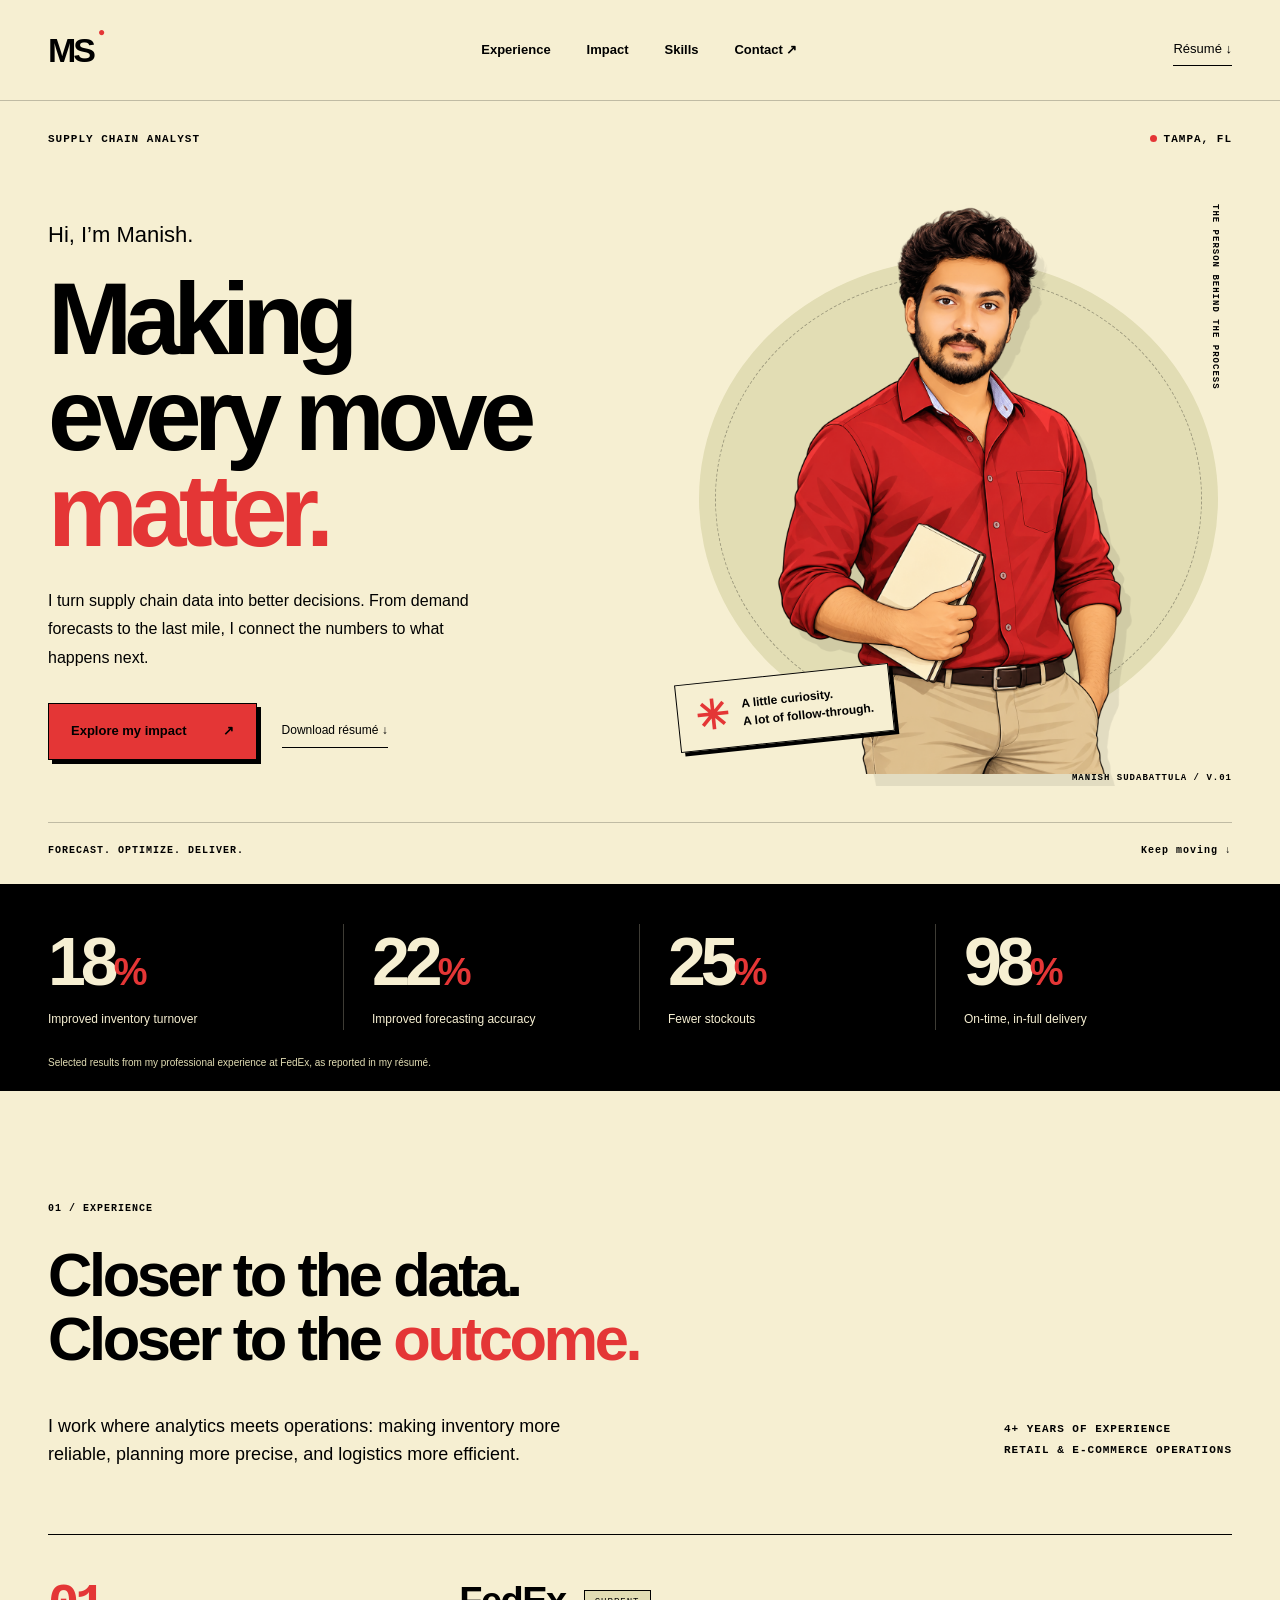
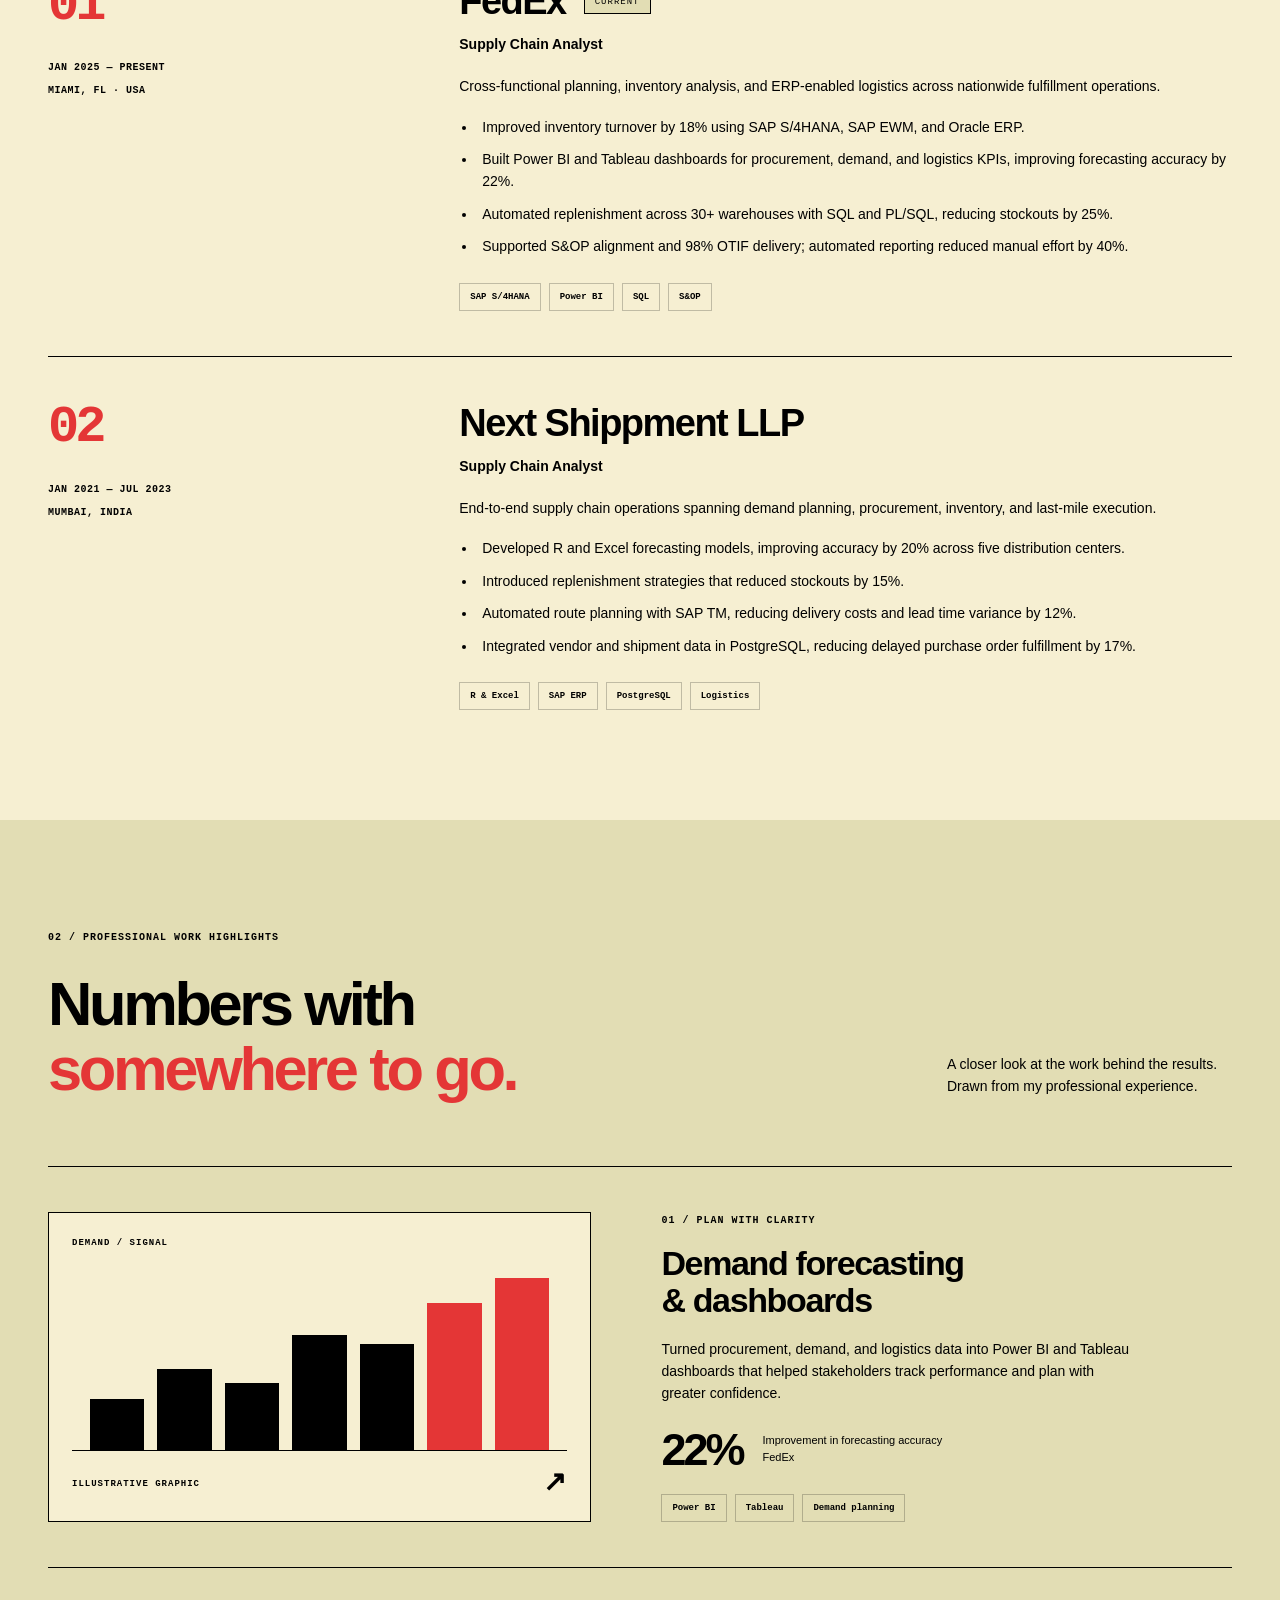
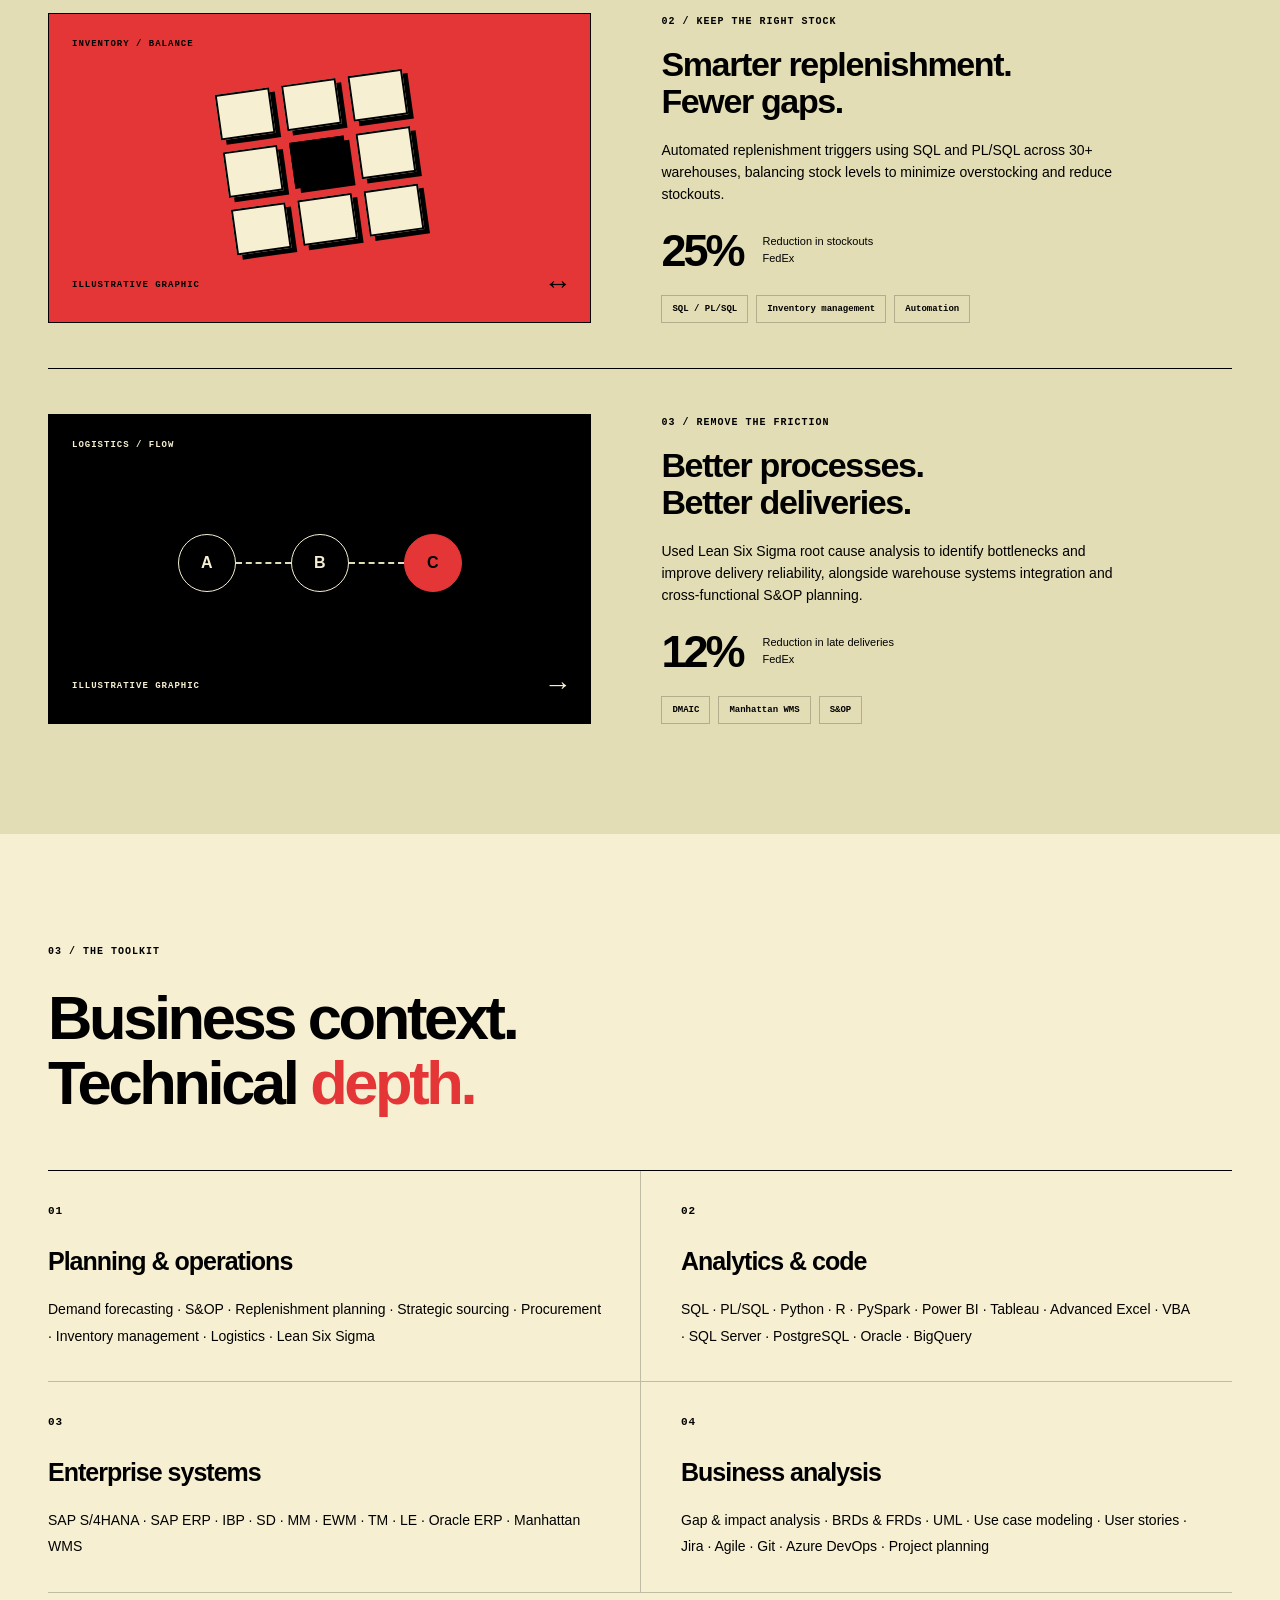
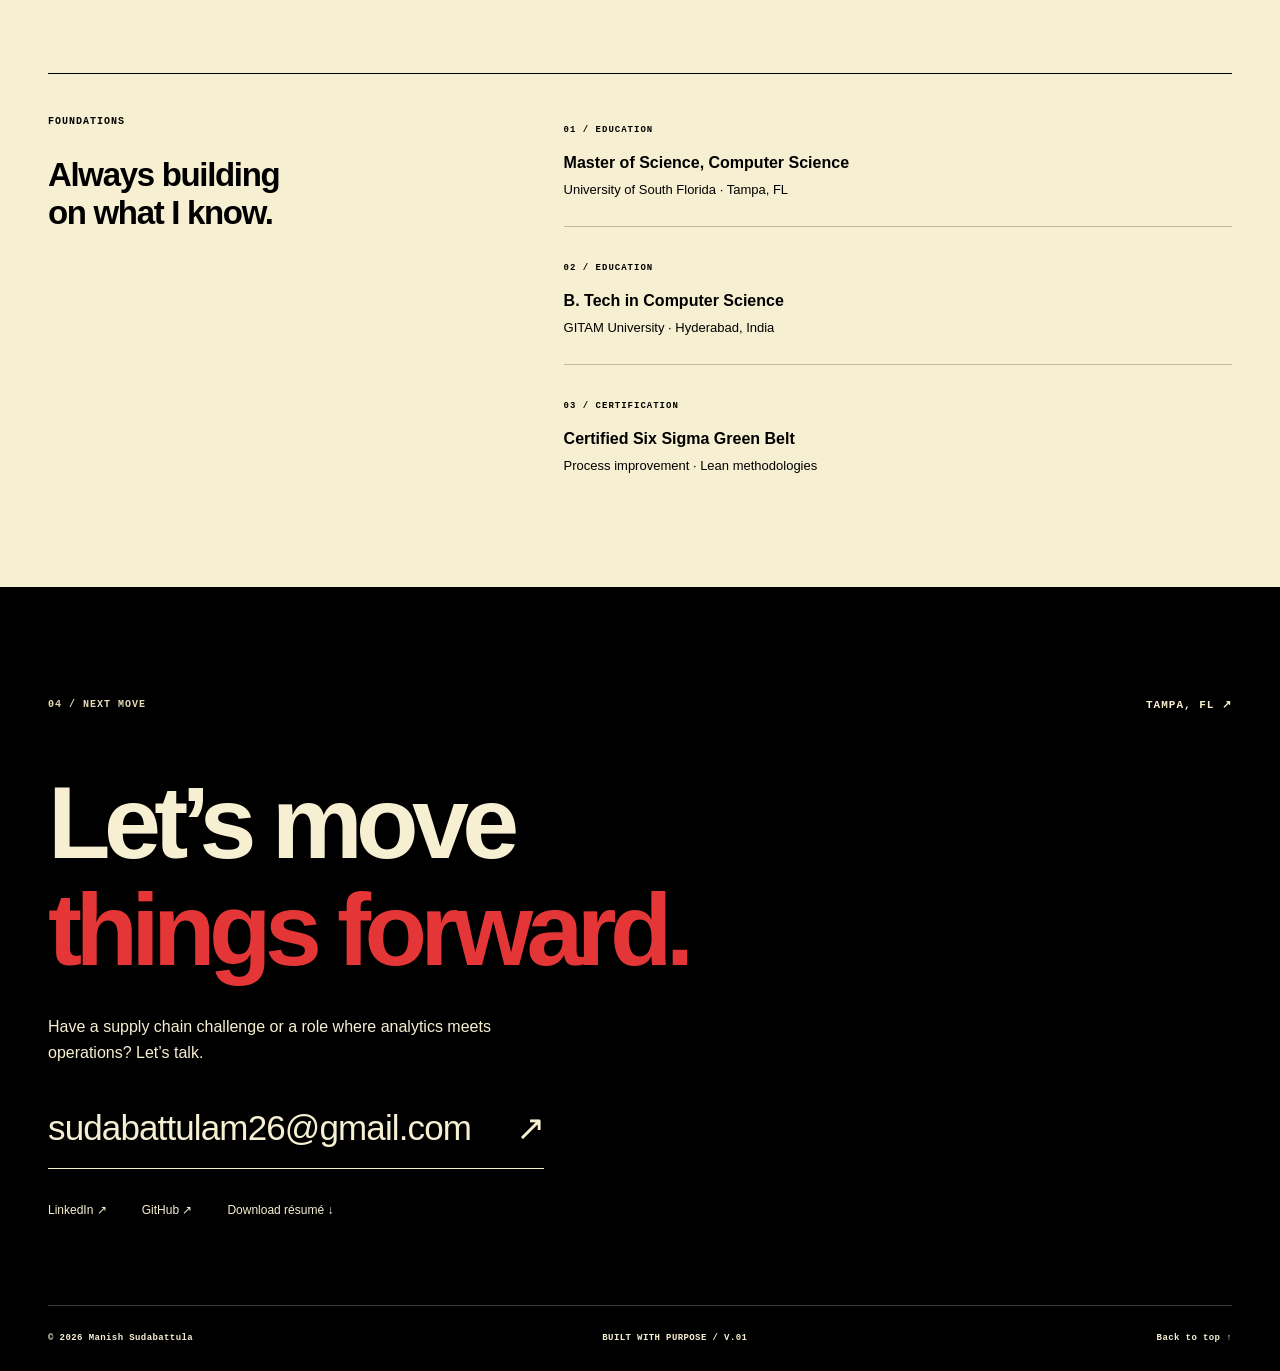
==== commit 1b653c09: "Rebuild portfolio V1 around supply chain analytics" ====
--- a/index.html
+++ b/index.html
@@ -1,224 +1,74 @@
 <!doctype html>
-<html lang="en" data-theme="dark">
-  <head>
-    <meta charset="UTF-8" />
-    <meta name="viewport" content="width=device-width, initial-scale=1.0" />
-    <meta name="description" content="Portfolio of Manish Sudabattula, an AI engineer building agentic systems, RAG applications, trustworthy AI products, and production-ready cloud infrastructure." />
-    <meta name="theme-color" content="#07110f" />
-    <title>Manish Sudabattula | AI Engineer & AI Systems Builder</title>
-    <link rel="preconnect" href="https://fonts.googleapis.com" />
-    <link rel="preconnect" href="https://fonts.gstatic.com" crossorigin />
-    <link href="https://fonts.googleapis.com/css2?family=DM+Mono:wght@400;500&family=Manrope:wght@400;500;600;700;800&display=swap" rel="stylesheet" />
-    <link rel="stylesheet" href="styles.css?v=4" />
-    <script src="script.js?v=4" defer></script>
-  </head>
-  <body>
-    <a class="skip-link" href="#main">Skip to content</a>
-    <div class="noise" aria-hidden="true"></div>
-
-    <header class="site-header">
-      <nav class="nav shell" aria-label="Primary navigation">
-        <a class="brand" href="#top" aria-label="Manish Sudabattula, home">
-          <span class="brand-mark">MS</span>
-          <span>Manish<span class="accent">.</span></span>
-        </a>
-        <div class="nav-links" id="nav-links">
-          <a href="#about">About</a>
-          <a href="#projects">Projects</a>
-          <a href="#toolkit">Toolkit</a>
-          <a href="#contact">Contact</a>
-        </div>
-        <div class="nav-actions">
-          <button class="icon-button" id="theme-toggle" type="button" aria-label="Switch to light theme">
-            <svg class="sun" viewBox="0 0 24 24" aria-hidden="true"><circle cx="12" cy="12" r="4"/><path d="M12 2v2M12 20v2M4.93 4.93l1.42 1.42M17.66 17.66l1.41 1.41M2 12h2M20 12h2M4.93 19.07l1.42-1.42M17.66 6.34l1.41-1.41"/></svg>
-            <svg class="moon" viewBox="0 0 24 24" aria-hidden="true"><path d="M20.5 14.4A8.5 8.5 0 0 1 9.6 3.5 8.5 8.5 0 1 0 20.5 14.4Z"/></svg>
-          </button>
-          <button class="menu-button" id="menu-toggle" type="button" aria-expanded="false" aria-controls="nav-links" aria-label="Open navigation">
-            <span></span><span></span>
-          </button>
-        </div>
-      </nav>
-    </header>
-
-    <main id="main">
-      <section class="hero shell" id="top">
-        <div class="hero-copy reveal">
-          <p class="eyebrow"><span class="status-dot"></span> Available for ambitious AI engineering problems</p>
-          <h1>I build AI systems that <span class="gradient-text">reason, retrieve, and act.</span></h1>
-          <p class="hero-intro">I’m Manish, an AI engineer building agentic workflows, RAG systems, trustworthy LLM applications, and production-ready ML services backed by reliable cloud infrastructure.</p>
-          <div class="hero-actions">
-            <a class="button primary" href="#projects">Explore my work <span aria-hidden="true">↘</span></a>
-            <a class="button ghost" href="mailto:sudabattulam@gmail.com">Start a conversation</a>
-          </div>
-          <div class="hero-meta" aria-label="Highlights">
-            <div><strong>AI</strong><span>Agents & RAG systems</span></div>
-            <div><strong>6+</strong><span>AI projects & prototypes</span></div>
-            <div><strong>∞</strong><span>Curiosity</span></div>
-          </div>
-        </div>
-
-        <div class="hero-visual reveal" aria-label="Animated data pipeline illustration">
-          <div class="visual-glow"></div>
-          <div class="pipeline-card">
-            <div class="card-bar">
-              <span>pipeline.live</span>
-              <div class="window-dots"><i></i><i></i><i></i></div>
-            </div>
-            <div class="pipeline-canvas">
-              <div class="pipeline-node source"><small>01 / INGEST</small><strong>Raw signals</strong><span>Kafka · Pub/Sub</span></div>
-              <div class="flow-connector flow-right" aria-hidden="true"><i></i></div>
-              <div class="pipeline-node transform"><small>02 / TRANSFORM</small><strong>Trusted data</strong><span>Spark · dbt</span></div>
-              <div class="flow-connector flow-left" aria-hidden="true"><i></i></div>
-              <div class="pipeline-node intelligence"><small>03 / INTELLIGENCE</small><strong>Useful answers</strong><span>ML · Analytics</span></div>
-            </div>
-            <div class="pipeline-footer"><span><i class="status-dot"></i> All systems flowing</span><code>99.9% healthy</code></div>
-          </div>
-          <div class="float-chip chip-one">50M+ <span>records/day</span></div>
-          <div class="float-chip chip-two">87% <span>model accuracy</span></div>
-        </div>
-      </section>
-
-      <section class="marquee" aria-label="Core technologies">
-        <div class="marquee-track">
-          <span>PYTHON</span><i>✦</i><span>AGENTIC AI</span><i>✦</i><span>RAG</span><i>✦</i><span>HUGGING FACE</span><i>✦</i><span>FASTAPI</span><i>✦</i><span>PYTORCH</span><i>✦</i><span>MLOPS</span><i>✦</i>
-          <span>PYTHON</span><i>✦</i><span>AGENTIC AI</span><i>✦</i><span>RAG</span><i>✦</i><span>HUGGING FACE</span><i>✦</i><span>FASTAPI</span><i>✦</i><span>PYTORCH</span><i>✦</i><span>MLOPS</span><i>✦</i>
-        </div>
-      </section>
-
-      <section class="section shell" id="about">
-        <div class="section-heading reveal">
-          <p class="eyebrow">01 / About</p>
-          <h2>Engineering rigor.<br><span class="muted">Research curiosity.</span></h2>
-        </div>
-        <div class="about-grid">
-          <div class="about-copy reveal">
-            <p class="lead">I work at the intersection of agentic AI, LLM systems, machine learning, and production cloud engineering.</p>
-            <p>My toolkit spans the AI lifecycle: retrieval and grounding, tool-calling workflows, model integration, evaluation, safety, observability, and the data infrastructure needed to run reliable intelligent applications.</p>
-            <p>With an M.S. in Computer Science from the University of South Florida, I bring a research mindset to production AI problems: evaluate carefully, design for failure, ground outputs in evidence, and make system behavior understandable.</p>
-            <a class="text-link" href="https://www.linkedin.com/in/manishsudabattula02" target="_blank" rel="noreferrer">Meet me on LinkedIn <span>↗</span></a>
-          </div>
-          <div class="principles reveal">
-            <article><span>01</span><div><h3>Reliable by design</h3><p>Quality checks, observability, and clear contracts belong inside the pipeline.</p></div></article>
-            <article><span>02</span><div><h3>Built for scale</h3><p>Cloud-native patterns that remain understandable as data volume grows.</p></div></article>
-            <article><span>03</span><div><h3>Useful intelligence</h3><p>AI is strongest when grounded in clean data and a measurable outcome.</p></div></article>
-          </div>
-        </div>
-      </section>
-
-      <section class="section projects-section" id="projects">
-        <div class="shell">
-          <div class="section-heading split reveal">
-            <div><p class="eyebrow">02 / Selected work</p><h2>Projects with a<br><span class="muted">point of view.</span></h2></div>
-            <div class="filter-group" role="group" aria-label="Filter projects">
-              <button class="filter active" data-filter="all" type="button">All</button>
-              <button class="filter" data-filter="ai" type="button">AI / ML</button>
-              <button class="filter" data-filter="data" type="button">Data</button>
-            </div>
-          </div>
-
-          <div class="project-grid">
-            <article class="project-card featured reveal" data-category="ai">
-              <div class="project-art safety-art" aria-hidden="true">
-                <div class="radar"><i></i><i></i><i></i><span>AGENT</span></div>
-                <code>URL → <b>DETECT</b></code>
-                <code>PAGE → <b>EXTRACT</b></code>
-                <code>RUN → <b>AUDIT</b></code>
-              </div>
-              <div class="project-content">
-                <div class="project-index">00 <span>Flagship AI system</span></div>
-                <h3>Agentic Job Intelligence</h3>
-                <p>A production-style AI automation system that combines Playwright navigation, platform detection, LLM-assisted extraction, session handling, persistence, and tamper-evident audit trails.</p>
-                <div class="outcomes"><span><strong>4</strong> platform modes</span><span><strong>SHA-256</strong> audit integrity</span></div>
-                <div class="tags"><span>Python</span><span>Playwright</span><span>LLM</span><span>SQLite</span></div>
-                <a class="text-link" href="projects/agentic-job-intelligence/index.html">Open case study <span>↗</span></a>
-              </div>
-            </article>
-
-            
-            <article class="project-card featured reveal" data-category="ai">
-              <div class="project-art safety-art" aria-hidden="true">
-                <div class="radar"><i></i><i></i><i></i><span>87%</span></div>
-                <code>prompt_042 → <b>SAFE</b></code>
-                <code>prompt_317 → <em>BLOCK</em></code>
-                <code>prompt_488 → <b>SAFE</b></code>
-              </div>
-              <div class="project-content">
-                <div class="project-index">01 <span>Academic project</span></div>
-                <h3>Adversarial Safenet</h3>
-                <p>An end-to-end evaluation pipeline exploring how GPT-2 responds to adversarial prompts, paired with a fine-tuned safety classifier.</p>
-                <div class="outcomes"><span><strong>500+</strong> prompt variations</span><span><strong>62%</strong> fewer toxic outputs</span></div>
-                <div class="tags"><span>Python</span><span>TensorFlow</span><span>Hugging Face</span><span>NLP</span></div>
-              </div>
-            </article>
-
-            <article class="project-card reveal" data-category="data">
-              <div class="project-art network-art" aria-hidden="true">
-                <svg viewBox="0 0 500 290"><g class="edges"><path d="M78 144 178 70 264 142 365 54 424 150 342 233 224 218 112 238 78 144 264 142 342 233M178 70 224 218M365 54 342 233M112 238 264 142"/></g><g class="nodes"><circle cx="78" cy="144" r="10"/><circle cx="178" cy="70" r="16"/><circle cx="264" cy="142" r="24"/><circle cx="365" cy="54" r="9"/><circle cx="424" cy="150" r="14"/><circle cx="342" cy="233" r="18"/><circle cx="224" cy="218" r="10"/><circle cx="112" cy="238" r="7"/></g></svg>
-                <div class="graph-label">3,000+ connected nodes</div>
-              </div>
-              <div class="project-content">
-                <div class="project-index">02 <span>Academic project</span></div>
-                <h3>Citation Graph Mining</h3>
-                <p>A graph analytics pipeline using PageRank and Louvain community detection to surface influential researchers and hidden clusters.</p>
-                <div class="outcomes"><span><strong>10K+</strong> citation records</span><span><strong>5</strong> research clusters</span></div>
-                <div class="tags"><span>NetworkX</span><span>Scikit-learn</span><span>Gephi</span></div>
-              </div>
-            </article>
-          </div>
-
-          <div class="lab-heading reveal">
-            <div><p class="eyebrow">AI Systems & Product Lab</p><h3>Research translated into working systems</h3></div>
-            <p>Interactive prototypes built around documented infrastructure problems. Each includes an explainable demo, system architecture, evaluation logic, and primary research sources.</p>
-          </div>
-          <div class="lab-grid product-lab">
-            <a class="lab-card reveal" data-category="ai data" href="projects/evidence-grid/index.html">
-              <span class="lab-number">03 / LIVE</span><div class="lab-signal evidence-signal"><i></i><i></i><i></i><b>92%</b></div>
-              <h4>EvidenceGrid</h4><p>A release gate for RAG systems that audits claim support, retrieval relevance, latency, and cost before an AI answer ships.</p>
-              <div class="lab-footer"><div class="tags"><span>RAG</span><span>Evaluation</span><span>Prompting</span></div><span>Open demo ↗</span></div>
-            </a>
-            <a class="lab-card reveal" data-category="ai data" href="projects/lineage-guard/index.html">
-              <span class="lab-number">04 / LIVE</span><div class="lab-signal lineage-signal"><i></i><i></i><i></i><i></i><b>7 assets</b></div>
-              <h4>LineageGuard</h4><p>An AI-assisted schema-change control plane that finds downstream breakage and generates a safe migration plan before merge.</p>
-              <div class="lab-footer"><div class="tags"><span>Lineage</span><span>Contracts</span><span>Copilot</span></div><span>Open demo ↗</span></div>
-            </a>
-            <a class="lab-card reveal" data-category="ai data" href="projects/carbon-shift/index.html">
-              <span class="lab-number">05 / LIVE</span><div class="lab-signal carbon-signal"><i style="--h:72%"></i><i style="--h:50%"></i><i style="--h:28%"></i><i style="--h:35%"></i><i style="--h:64%"></i><b>-56% CO2</b></div>
-              <h4>CarbonShift</h4><p>A carbon-, cost-, and deadline-aware scheduler that moves flexible AI workloads into cleaner grid windows.</p>
-              <div class="lab-footer"><div class="tags"><span>Optimization</span><span>Energy Data</span><span>MLOps</span></div><span>Open demo ↗</span></div>
-            </a>
-          </div>
-        </div>
-      </section>
-
-      <section class="section shell" id="toolkit">
-        <div class="section-heading reveal"><p class="eyebrow">03 / Toolkit</p><h2>From source to signal.</h2></div>
-        <div class="toolkit-grid">
-          <article class="tool-card wide reveal"><div class="tool-top"><span>01</span><div class="mini-chart"><i style="--h:35%"></i><i style="--h:65%"></i><i style="--h:48%"></i><i style="--h:82%"></i><i style="--h:100%"></i></div></div><h3>Agentic AI & LLM systems</h3><p>Tool calling, multi-step workflows, orchestration, memory, guardrails, and structured agent behavior.</p><div class="tags"><span>Python</span><span>LangChain</span><span>LangGraph</span><span>LLMs</span></div></article>
-          <article class="tool-card reveal"><div class="tool-top"><span>02</span><div class="cloud-orbit">●</div></div><h3>RAG & AI applications</h3><p>Retrieval pipelines, embeddings, grounding, structured outputs, APIs, and evidence-aware AI experiences.</p><div class="tags"><span>RAG</span><span>FastAPI</span><span>Hugging Face</span><span>Pydantic</span></div></article>
-          <article class="tool-card reveal"><div class="tool-top"><span>03</span><code class="terminal">$ flow run<br><b>✓ healthy</b></code></div><h3>MLOps & observability</h3><p>Testable AI workflows with evaluation, tracing, CI/CD, containers, monitoring, and reliable delivery.</p><div class="tags"><span>Docker</span><span>GitHub Actions</span><span>CI/CD</span><span>Tracing</span></div></article>
-          <article class="tool-card wide reveal"><div class="tool-top"><span>04</span><div class="model-pulse"><i></i><i></i><i></i></div></div><h3>ML, NLP & cloud infrastructure</h3><p>Model development, NLP, evaluation, data pipelines, and cloud platforms that support production AI systems.</p><div class="tags"><span>PyTorch</span><span>TensorFlow</span><span>AWS</span><span>GCP</span></div></article>
-        </div>
-        <div class="credentials reveal">
-          <p>Credentials</p>
-          <div><span>Google Cloud Digital Leader</span><span>dbt Fundamentals</span><span>Apache Airflow Fundamentals</span></div>
-        </div>
-      </section>
-
-      <section class="contact section" id="contact">
-        <div class="contact-orb" aria-hidden="true"></div>
-        <div class="shell contact-inner reveal">
-          <p class="eyebrow">04 / Contact</p>
-          <h2>Have a hard AI problem?</h2>
-          <p>Let’s make it grounded, reliable, measurable, and useful.</p>
-          <a class="contact-email" href="mailto:sudabattulam@gmail.com">sudabattulam@gmail.com <span>↗</span></a>
-          <div class="social-links">
-            <a href="https://github.com/ManishSudabattula" target="_blank" rel="noreferrer">GitHub ↗</a>
-            <a href="https://www.linkedin.com/in/manishsudabattula02" target="_blank" rel="noreferrer">LinkedIn ↗</a>
-          </div>
-        </div>
-      </section>
-    </main>
-
-    <footer class="footer shell"><p>© <span id="year"></span> Manish Sudabattula</p><p>Designed for intelligence. Built with intent.</p><a href="#top">Back to top ↑</a></footer>
-  </body>
-</html>
+<html lang="en">
+<head>
+<meta charset="utf-8"><meta name="viewport" content="width=device-width, initial-scale=1">
+<meta name="description" content="Manish Sudabattula — Supply Chain Analyst in Tampa, Florida. Forecasting, inventory optimization, logistics, and analytics that move operations forward.">
+<meta name="theme-color" content="#F6EFD2"><title>Manish Sudabattula | Supply Chain Analyst</title>
+<link rel="stylesheet" href="styles.css"><script src="script.js" defer></script>
+</head>
+<body>
+<a class="skip-link" href="#main">Skip to content</a>
+<header class="header"><nav class="shell nav" aria-label="Primary navigation">
+<a class="brand" href="#top" aria-label="Manish Sudabattula home">MS<span aria-hidden="true">●</span></a>
+<div class="nav-links"><a href="#experience">Experience</a><a href="#impact">Impact</a><a href="#skills">Skills</a><a href="#contact">Contact ↗</a></div>
+<a class="nav-resume" href="assets/manish-sudabattula-resume.docx" download>Résumé ↓</a>
+</nav></header>
+<main id="main">
+<section class="hero shell" id="top" aria-labelledby="hero-title">
+<div class="hero-topline"><span>SUPPLY CHAIN ANALYST</span><span><i class="location-dot" aria-hidden="true"></i>TAMPA, FL</span></div>
+<div class="hero-grid"><div class="hero-copy">
+<p class="intro">Hi, I’m Manish.</p><h1 id="hero-title">Making<br>every move<br><span class="red">matter.</span></h1>
+<p class="hero-description">I turn supply chain data into better decisions. From demand forecasts to the last mile, I connect the numbers to what happens next.</p>
+<div class="hero-actions"><a class="button" href="#impact">Explore my impact <span aria-hidden="true">↗</span></a><a class="underlink" href="assets/manish-sudabattula-resume.docx" download>Download résumé ↓</a></div>
+</div><div class="portrait-stage">
+<span class="portrait-label">THE PERSON BEHIND THE PROCESS</span><div class="portrait-disc" aria-hidden="true"></div>
+<div class="portrait-float"><div class="portrait-tilt"><img class="portrait" src="assets/manish-character.png" width="1024" height="1536" alt="Illustrated portrait of Manish with wavy black hair, a beard, and a red shirt." fetchpriority="high"></div></div>
+<div class="portrait-note"><span class="note-star" aria-hidden="true">✳</span><span>A little curiosity.<br>A lot of follow-through.</span></div>
+<span class="portrait-caption">MANISH SUDABATTULA / V.01</span>
+</div></div>
+<div class="hero-bottom"><span>FORECAST. OPTIMIZE. DELIVER.</span><a href="#experience">Keep moving ↓</a></div>
+</section>
+<section class="metrics" aria-label="Selected professional results"><div class="shell metrics-grid">
+<div><strong>18<span>%</span></strong><p>Improved inventory turnover</p></div>
+<div><strong>22<span>%</span></strong><p>Improved forecasting accuracy</p></div>
+<div><strong>25<span>%</span></strong><p>Fewer stockouts</p></div>
+<div><strong>98<span>%</span></strong><p>On-time, in-full delivery</p></div>
+</div><p class="metrics-source shell">Selected results from my professional experience at FedEx, as reported in my résumé.</p></section>
+<section class="section shell" id="experience">
+<div class="section-heading"><p class="eyebrow">01 / EXPERIENCE</p><h2>Closer to the data.<br>Closer to the <span class="red">outcome.</span></h2></div>
+<div class="experience-intro"><p>I work where analytics meets operations: making inventory more reliable, planning more precise, and logistics more efficient.</p><span class="small-label">4+ YEARS OF EXPERIENCE<br>RETAIL & E-COMMERCE OPERATIONS</span></div>
+<div class="timeline">
+<article class="job"><div class="job-meta"><span class="job-number">01</span><p>JAN 2025 — PRESENT</p><p>MIAMI, FL · USA</p></div><div class="job-content">
+<h3>FedEx <span class="job-tag">CURRENT</span></h3><h4>Supply Chain Analyst</h4>
+<p>Cross-functional planning, inventory analysis, and ERP-enabled logistics across nationwide fulfillment operations.</p>
+<ul><li>Improved inventory turnover by 18% using SAP S/4HANA, SAP EWM, and Oracle ERP.</li><li>Built Power BI and Tableau dashboards for procurement, demand, and logistics KPIs, improving forecasting accuracy by 22%.</li><li>Automated replenishment across 30+ warehouses with SQL and PL/SQL, reducing stockouts by 25%.</li><li>Supported S&OP alignment and 98% OTIF delivery; automated reporting reduced manual effort by 40%.</li></ul>
+<div class="tags"><span>SAP S/4HANA</span><span>Power BI</span><span>SQL</span><span>S&OP</span></div>
+</div></article>
+<article class="job"><div class="job-meta"><span class="job-number">02</span><p>JAN 2021 — JUL 2023</p><p>MUMBAI, INDIA</p></div><div class="job-content">
+<h3>Next Shippment LLP</h3><h4>Supply Chain Analyst</h4>
+<p>End-to-end supply chain operations spanning demand planning, procurement, inventory, and last-mile execution.</p>
+<ul><li>Developed R and Excel forecasting models, improving accuracy by 20% across five distribution centers.</li><li>Introduced replenishment strategies that reduced stockouts by 15%.</li><li>Automated route planning with SAP TM, reducing delivery costs and lead time variance by 12%.</li><li>Integrated vendor and shipment data in PostgreSQL, reducing delayed purchase order fulfillment by 17%.</li></ul>
+<div class="tags"><span>R & Excel</span><span>SAP ERP</span><span>PostgreSQL</span><span>Logistics</span></div>
+</div></article></div>
+</section>
+<section class="impact-section section" id="impact"><div class="shell">
+<div class="section-heading impact-heading"><div><p class="eyebrow">02 / PROFESSIONAL WORK HIGHLIGHTS</p><h2>Numbers with<br><span class="red">somewhere to go.</span></h2></div><p>A closer look at the work behind the results. Drawn from my professional experience.</p></div>
+<article class="impact-row"><div class="impact-visual forecast-art" aria-hidden="true"><div class="art-top">DEMAND / SIGNAL</div><div class="bar-chart"><i style="--h:28%"></i><i style="--h:45%"></i><i style="--h:37%"></i><i style="--h:64%"></i><i style="--h:59%"></i><i style="--h:82%"></i><i style="--h:96%"></i></div><div class="art-bottom">ILLUSTRATIVE GRAPHIC <span>↗</span></div></div><div class="impact-copy"><p class="eyebrow">01 / PLAN WITH CLARITY</p><h3>Demand forecasting<br>& dashboards</h3><p>Turned procurement, demand, and logistics data into Power BI and Tableau dashboards that helped stakeholders track performance and plan with greater confidence.</p><div class="result"><strong>22%</strong><span>Improvement in forecasting accuracy<br>FedEx</span></div><div class="tags"><span>Power BI</span><span>Tableau</span><span>Demand planning</span></div></div></article>
+<article class="impact-row"><div class="impact-visual inventory-art" aria-hidden="true"><div class="art-top">INVENTORY / BALANCE</div><div class="box-grid"><span></span><span></span><span></span><span></span><span></span><span></span><span></span><span></span><span></span></div><div class="art-bottom">ILLUSTRATIVE GRAPHIC <span>↔</span></div></div><div class="impact-copy"><p class="eyebrow">02 / KEEP THE RIGHT STOCK</p><h3>Smarter replenishment.<br>Fewer gaps.</h3><p>Automated replenishment triggers using SQL and PL/SQL across 30+ warehouses, balancing stock levels to minimize overstocking and reduce stockouts.</p><div class="result"><strong>25%</strong><span>Reduction in stockouts<br>FedEx</span></div><div class="tags"><span>SQL / PL/SQL</span><span>Inventory management</span><span>Automation</span></div></div></article>
+<article class="impact-row"><div class="impact-visual logistics-art" aria-hidden="true"><div class="art-top">LOGISTICS / FLOW</div><div class="route"><span>A</span><i></i><span>B</span><i></i><span>C</span></div><div class="art-bottom">ILLUSTRATIVE GRAPHIC <span>→</span></div></div><div class="impact-copy"><p class="eyebrow">03 / REMOVE THE FRICTION</p><h3>Better processes.<br>Better deliveries.</h3><p>Used Lean Six Sigma root cause analysis to identify bottlenecks and improve delivery reliability, alongside warehouse systems integration and cross-functional S&OP planning.</p><div class="result"><strong>12%</strong><span>Reduction in late deliveries<br>FedEx</span></div><div class="tags"><span>DMAIC</span><span>Manhattan WMS</span><span>S&OP</span></div></div></article>
+</div></section>
+<section class="section shell" id="skills"><div class="section-heading"><p class="eyebrow">03 / THE TOOLKIT</p><h2>Business context.<br>Technical <span class="red">depth.</span></h2></div>
+<div class="skills-grid"><article><span class="skill-index">01</span><h3>Planning & operations</h3><p>Demand forecasting · S&OP · Replenishment planning · Strategic sourcing · Procurement · Inventory management · Logistics · Lean Six Sigma</p></article><article><span class="skill-index">02</span><h3>Analytics & code</h3><p>SQL · PL/SQL · Python · R · PySpark · Power BI · Tableau · Advanced Excel · VBA · SQL Server · PostgreSQL · Oracle · BigQuery</p></article><article><span class="skill-index">03</span><h3>Enterprise systems</h3><p>SAP S/4HANA · SAP ERP · IBP · SD · MM · EWM · TM · LE · Oracle ERP · Manhattan WMS</p></article><article><span class="skill-index">04</span><h3>Business analysis</h3><p>Gap & impact analysis · BRDs & FRDs · UML · Use case modeling · User stories · Jira · Agile · Git · Azure DevOps · Project planning</p></article></div>
+<div class="education"><div><p class="eyebrow">FOUNDATIONS</p><h3>Always building<br>on what I know.</h3></div><div class="education-list">
+<article><span>01 / EDUCATION</span><h4>Master of Science, Computer Science</h4><p>University of South Florida · Tampa, FL</p></article>
+<article><span>02 / EDUCATION</span><h4>B. Tech in Computer Science</h4><p>GITAM University · Hyderabad, India</p></article>
+<article><span>03 / CERTIFICATION</span><h4>Certified Six Sigma Green Belt</h4><p>Process improvement · Lean methodologies</p></article>
+</div></div></section>
+<section class="contact section" id="contact"><div class="shell">
+<div class="contact-top"><p class="eyebrow">04 / NEXT MOVE</p><span>TAMPA, FL ↗</span></div><h2>Let’s move<br><span>things forward.</span></h2>
+<p class="contact-intro">Have a supply chain challenge or a role where analytics meets operations? Let’s talk.</p>
+<a class="contact-email" href="mailto:sudabattulam26@gmail.com">sudabattulam26@gmail.com <span aria-hidden="true">↗</span></a>
+<div class="contact-links"><a href="https://www.linkedin.com/in/manishsudabattula02" target="_blank" rel="noopener noreferrer">LinkedIn ↗</a><a href="https://github.com/ManishSudabattula" target="_blank" rel="noopener noreferrer">GitHub ↗</a><a href="assets/manish-sudabattula-resume.docx" download>Download résumé ↓</a></div>
+<footer><span>© <span id="year">2026</span> Manish Sudabattula</span><span>BUILT WITH PURPOSE / V.01</span><a href="#top">Back to top ↑</a></footer>
+</div></section>
+</main></body></html>
--- a/styles.css
+++ b/styles.css
@@ -1,261 +1,961 @@
 :root {
-  --bg: #07110f;
-  --surface: #0d1a17;
-  --surface-2: #12221e;
-  --text: #eef8f3;
-  --muted: #91a49c;
-  --line: rgba(238, 248, 243, 0.13);
-  --accent: #73f2b5;
-  --accent-2: #a8ff78;
-  --warm: #ffcf70;
-  --danger: #ff7f74;
-  --shadow: 0 30px 80px rgba(0, 0, 0, 0.32);
-  --radius: 24px;
+  --cream:#F6EFD2;
+  --khaki:#E2DDB4;
+  --red:#E43636;
+  --black:#000000;
+  --line:rgba(0,0,0,.22)
+}
+* {
+  box-sizing:border-box
+}
+html {
+  scroll-behavior:smooth;
+  scroll-padding-top:24px
+}
+body {
+  margin:0;
+  background:var(--cream);
+  color:var(--black);
+  font-family:Arial,Helvetica,sans-serif;
+  line-height:1.6
+}
+a {
+  color:inherit;
+  text-decoration:none
+}
+a:focus-visible {
+  outline:3px solid var(--red);
+  outline-offset:6px
+}
+::selection {
+  background:var(--red);
+  color:var(--black)
+}
+.shell {
+  width:min(1280px,calc(100% - 96px));
+  margin-inline:auto
+}
+.red {
+  color:var(--red)
+}
+.skip-link {
+  position:fixed;
+  top:12px;
+  left:12px;
+  z-index:99;
+  background:var(--black);
+  color:var(--cream);
+  padding:12px 20px;
+  transform:translateY(-160%)
+}
+.skip-link:focus {
+  transform:none
+}
+.header {
+  border-bottom:1px solid var(--line)
+}
+.nav {
+  min-height:100px;
+  display:flex;
+  align-items:center;
+  justify-content:space-between;
+  gap:30px
+}
+.brand {
+  font-size:34px;
+  font-weight:900;
+  letter-spacing:-3px
+}
+.brand span {
+  font-size:12px;
+  letter-spacing:0;
+  vertical-align:top;
+  margin-left:5px
+}
+.nav-links {
+  display:flex;
+  gap:36px;
+  font-size:13px;
+  font-weight:700
+}
+.nav-links a,.nav-resume,.underlink,.contact-links a {
+  transition:color .2s
+}
+.nav-links a:hover,.nav-resume:hover,.underlink:hover {
+  color:var(--red)
+}
+.nav-resume {
+  font-size:13px;
+  border-bottom:1px solid;
+  padding:5px 0
+}
+.hero {
+  padding-top:30px
+}
+.hero-topline,.hero-bottom,.portrait-label,.portrait-caption,.small-label,.eyebrow,.job-meta,.tags,.art-top,.art-bottom,.skill-index,.education-list article>span,.contact-top>span,footer {
+  font-family:'Courier New',monospace;
+  font-size:11px;
+  font-weight:700;
+  letter-spacing:1px
+}
+.hero-topline {
+  display:flex;
+  justify-content:space-between
+}
+.location-dot {
+  display:inline-block;
+  width:7px;
+  height:7px;
+  background:var(--red);
+  border-radius:50%;
+  margin-right:7px
+}
+.hero-grid {
+  display:grid;
+  grid-template-columns:1.12fr 1fr;
+  gap:24px;
+  align-items:center;
+  padding:55px 0 48px
+}
+.intro {
+  font-size:22px;
+  margin:0 0 18px
+}
+h1,h2,h3,h4,p {
+  margin-top:0
+}
+h1 {
+  font-size:clamp(68px,7.9vw,112px);
+  letter-spacing:-.075em;
+  line-height:.95;
+  margin-bottom:28px;
+  font-weight:900
+}
+.hero-description {
+  max-width:435px;
+  font-size:16px;
+  line-height:1.8
+}
+.hero-actions {
+  display:flex;
+  align-items:center;
+  gap:25px;
+  flex-wrap:wrap;
+  margin-top:30px
+}
+.button {
+  display:inline-flex;
+  gap:36px;
+  align-items:center;
+  background:var(--red);
+  color:var(--black);
+  padding:17px 22px;
+  font-size:13px;
+  font-weight:700;
+  border:1px solid var(--black);
+  box-shadow:4px 4px 0 var(--black);
+  transition:transform .2s,box-shadow .2s
+}
+.button:hover {
+  transform:translate(2px,2px);
+  box-shadow:2px 2px 0 var(--black)
+}
+.underlink {
+  font-size:12px;
+  border-bottom:1px solid;
+  padding:6px 0
+}
+.portrait-stage {
+  position:relative;
+  height:570px;
+  display:grid;
+  place-items:center;
+  isolation:isolate
+}
+.portrait-disc {
+  position:absolute;
+  width:95%;
+  aspect-ratio:1;
+  border-radius:50%;
+  background:var(--khaki);
+  z-index:-1;
+  bottom:35px;
+  max-height:480px
+}
+.portrait-disc:after {
+  content:'';
+  position:absolute;
+  inset:16px;
+  border:1px dashed rgba(0,0,0,.3);
+  border-radius:50%
+}
+.portrait-label {
+  position:absolute;
+  top:0;
+  right:10px;
+  font-size:9px;
+  writing-mode:vertical-rl
+}
+.portrait-float {
+  width:100%;
+  height:100%;
+  animation:float 5s ease-in-out infinite
+}
+.portrait-tilt {
+  height:100%;
+  transition:transform .3s ease-out
+}
+.portrait {
+  width:100%;
+  height:100%;
+  object-fit:contain;
+  object-position:center bottom;
+  filter:drop-shadow(10px 12px 0 rgba(0,0,0,.08))
+}
+.portrait-note {
+  position:absolute;
+  bottom:32px;
+  left:-8px;
+  background:var(--cream);
+  border:1px solid var(--black);
+  box-shadow:4px 4px 0 var(--black);
+  padding:13px 17px;
+  display:flex;
+  align-items:center;
+  gap:13px;
+  transform:rotate(-6deg);
+  font-size:12px;
+  font-weight:700;
+  line-height:1.5
+}
+.note-star {
+  color:var(--red);
+  font-size:40px;
+  line-height:1
+}
+.portrait-caption {
+  position:absolute;
+  bottom:-12px;
+  right:0;
+  font-size:9px
+}
+.hero-bottom {
+  border-top:1px solid var(--line);
+  display:flex;
+  justify-content:space-between;
+  padding:20px 0 25px;
+  font-size:10px
+}
+.hero-bottom a {
+  display:flex;
+  gap:22px
+}
+.metrics {
+  background:var(--black);
+  color:var(--cream);
+  padding:40px 0 20px
+}
+.metrics-grid {
+  display:grid;
+  grid-template-columns:repeat(4,1fr)
+}
+.metrics-grid>div {
+  padding:0 28px;
+  border-right:1px solid rgba(246,239,210,.25)
+}
+.metrics-grid>div:first-child {
+  padding-left:0
+}
+.metrics-grid>div:last-child {
+  border:0
+}
+.metrics strong {
+  font-size:68px;
+  letter-spacing:-5px;
+  line-height:1.1;
+  font-weight:800
+}
+.metrics strong span {
+  color:var(--red);
+  font-size:38px;
+  letter-spacing:-2px
+}
+.metrics p {
+  font-size:12px;
+  margin:12px 0 0
+}
+.metrics .metrics-source {
+  font-size:10px;
+  color:var(--khaki);
+  margin:25px auto 0
+}
+.section {
+  padding-top:110px;
+  padding-bottom:110px
+}
+.eyebrow {
+  font-size:10px;
+  margin-bottom:26px
+}
+h2 {
+  font-size:clamp(42px,4.8vw,68px);
+  letter-spacing:-.055em;
+  line-height:1.05;
+  margin-bottom:35px
+}
+h3 {
+  letter-spacing:-.04em
+}
+.experience-intro {
+  display:flex;
+  align-items:center;
+  justify-content:space-between;
+  gap:50px;
+  margin:40px 0 65px
+}
+.experience-intro>p {
+  max-width:560px;
+  font-size:18px;
+  margin:0
+}
+.small-label {
+  line-height:1.9
+}
+.job {
+  display:grid;
+  grid-template-columns:1fr 2.2fr;
+  gap:60px;
+  padding:45px 0;
+  border-top:1px solid var(--black)
+}
+.job:last-child {
+  padding-bottom:0
+}
+.job-number {
+  display:block;
+  color:var(--red);
+  font-size:52px;
+  line-height:1;
+  margin-bottom:28px;
+  letter-spacing:-4px
+}
+.job-meta p {
+  font-size:10px;
+  letter-spacing:.5px;
+  margin-bottom:7px
+}
+.job h3 {
+  font-size:38px;
+  line-height:1.15;
+  margin-bottom:9px;
+  display:flex;
+  gap:18px;
+  align-items:center;
+  flex-wrap:wrap
+}
+.job-tag {
+  font:9px 'Courier New',monospace;
+  letter-spacing:1px;
+  border:1px solid var(--black);
+  background:var(--khaki);
+  padding:6px 10px
+}
+.job h4 {
+  font-size:14px;
+  margin-bottom:20px
+}
+.job-content>p,.job li {
+  font-size:14px
+}
+.job ul {
+  padding-left:18px;
+  margin:18px 0 25px
+}
+.job li {
+  padding-left:5px;
+  margin-bottom:10px
+}
+.tags {
+  display:flex;
+  flex-wrap:wrap;
+  gap:8px;
+  font-size:9px;
+  letter-spacing:0
+}
+.tags span {
+  border:1px solid var(--line);
+  padding:6px 10px
+}
+.impact-section {
+  background:var(--khaki)
+}
+.impact-heading {
+  display:flex;
+  gap:70px;
+  justify-content:space-between;
+  align-items:flex-end;
+  margin-bottom:65px
+}
+.impact-heading h2 {
+  margin-bottom:0
+}
+.impact-heading>p {
+  max-width:285px;
+  font-size:14px;
+  margin-bottom:4px
+}
+.impact-row {
+  display:grid;
+  grid-template-columns:1fr 1.05fr;
+  gap:70px;
+  padding:45px 0;
+  border-top:1px solid var(--black);
+  align-items:center
+}
+.impact-row:last-child {
+  padding-bottom:0
+}
+.impact-visual {
+  height:310px;
+  position:relative;
+  border:1px solid var(--black);
+  background:var(--cream);
+  padding:23px;
+  display:flex;
+  flex-direction:column;
+  justify-content:space-between;
+  overflow:hidden
+}
+.art-top,.art-bottom {
+  font-size:9px
+}
+.art-bottom {
+  display:flex;
+  justify-content:space-between;
+  align-items:center
+}
+.art-bottom span {
+  font-size:28px;
+  line-height:1
+}
+.bar-chart {
+  display:flex;
+  align-items:flex-end;
+  gap:13px;
+  height:180px;
+  border-bottom:1px solid var(--black);
+  padding:0 18px
+}
+.bar-chart i {
+  height:var(--h);
+  flex:1;
+  background:var(--black)
+}
+.bar-chart i:nth-last-child(-n+2) {
+  background:var(--red)
+}
+.inventory-art {
+  background:var(--red)
+}
+.box-grid {
+  display:grid;
+  grid-template-columns:repeat(3,55px);
+  gap:12px;
+  justify-content:center;
+  transform:rotate(-8deg)
+}
+.box-grid span {
+  height:46px;
+  background:var(--cream);
+  border:2px solid var(--black);
+  box-shadow:5px 5px 0 var(--black)
+}
+.box-grid span:nth-child(5) {
+  background:var(--black)
+}
+.logistics-art {
+  background:var(--black);
+  color:var(--cream)
+}
+.route {
+  display:flex;
+  align-items:center;
+  justify-content:center
+}
+.route span {
+  border:1px solid var(--cream);
+  border-radius:50%;
+  width:58px;
+  height:58px;
+  display:grid;
+  place-items:center;
+  font-weight:700
+}
+.route span:last-child {
+  background:var(--red);
+  border-color:var(--red);
+  color:var(--black)
+}
+.route i {
+  width:55px;
+  border-top:2px dashed var(--khaki)
+}
+.impact-copy .eyebrow {
+  margin-bottom:16px
+}
+.impact-copy h3 {
+  font-size:34px;
+  line-height:1.1;
+  margin-bottom:18px
+}
+.impact-copy>p:not(.eyebrow) {
+  font-size:14px;
+  max-width:475px
+}
+.result {
+  display:flex;
+  align-items:center;
+  gap:20px;
+  margin:22px 0
+}
+.result strong {
+  font-size:45px;
+  line-height:1;
+  letter-spacing:-3px
+}
+.result span {
+  font-size:11px;
+  line-height:1.6
+}
+.skills-grid {
+  display:grid;
+  grid-template-columns:repeat(2,1fr);
+  gap:0;
+  margin-top:55px;
+  border-top:1px solid var(--black)
+}
+.skills-grid article {
+  padding:32px 35px 32px 0;
+  border-bottom:1px solid var(--line)
+}
+.skills-grid article:nth-child(even) {
+  padding-left:40px;
+  border-left:1px solid var(--line)
+}
+.skill-index {
+  display:block;
+  color:var(--red);
+  margin-bottom:20px
+}
+.skills-grid h3 {
+  font-size:25px;
+  margin-bottom:15px
+}
+.skills-grid p {
+  font-size:14px;
+  line-height:1.9;
+  margin:0
+}
+.education {
+  display:grid;
+  grid-template-columns:1fr 1.5fr;
+  gap:70px;
+  margin-top:80px;
+  padding-top:40px;
+  border-top:1px solid var(--black)
+}
+.education h3 {
+  font-size:33px;
+  line-height:1.15
+}
+.education-list article {
+  padding:0 0 25px;
+  margin-bottom:25px;
+  border-bottom:1px solid var(--line)
+}
+.education-list article:last-child {
+  margin-bottom:0;
+  padding-bottom:0;
+  border:0
+}
+.education-list article>span {
+  font-size:9px
+}
+.education h4 {
+  font-size:16px;
+  margin:10px 0 5px
+}
+.education-list p {
+  font-size:13px;
+  margin:0
+}
+.contact {
+  background:var(--black);
+  color:var(--cream);
+  padding-bottom:0
+}
+.contact-top {
+  display:flex;
+  justify-content:space-between
+}
+.contact-top .eyebrow {
+  color:var(--khaki)
+}
+.contact h2 {
+  font-size:clamp(54px,8vw,110px);
+  letter-spacing:-.065em;
+  margin:30px 0
+}
+.contact h2>span {
+  color:var(--red)
+}
+.contact-intro {
+  font-size:16px;
+  max-width:460px;
+  margin-bottom:35px
+}
+.contact-email {
+  display:inline-flex;
+  align-items:center;
+  gap:45px;
+  font-size:clamp(17px,2.8vw,35px);
+  letter-spacing:-.025em;
+  border-bottom:1px solid var(--cream);
+  padding-bottom:12px;
+  overflow-wrap:anywhere
+}
+.contact-links {
+  display:flex;
+  flex-wrap:wrap;
+  gap:35px;
+  font-size:12px;
+  margin-top:32px
+}
+.contact-links a:hover {
+  color:var(--khaki)
+}
+footer {
+  border-top:1px solid rgba(246,239,210,.25);
+  margin-top:85px;
+  padding:25px 0;
+  display:flex;
+  justify-content:space-between;
+  gap:20px;
+  font-size:9px;
+  letter-spacing:.4px
+}
+footer a {
+  white-space:nowrap
+}
+@keyframes float {
+  50% {
+    transform:translateY(-9px)
+  }
+}
+.portrait-float {
+  position:absolute;
+  inset:0
+}
+.skill-index {
+  color:var(--black)
+}
+.nav-links a:hover,.nav-resume:hover,.underlink:hover {
+  color:var(--black);
+  text-decoration:underline;
+  text-decoration-color:var(--red);
+  text-underline-offset:5px
+}
+@media(min-width:1500px) {
+  .hero-grid {
+    padding-top:65px;
+    padding-bottom:65px
+  }
+  .portrait-stage {
+    height:630px
+  }
+}
+@media(max-width:1000px) {
+  .shell {
+    width:calc(100% - 56px)
+  }
+  .nav-links {
+    gap:22px
+  }
+  .hero-grid {
+    gap:12px
+  }
+  .portrait-stage {
+    height:470px
+  }
+  .portrait-note {
+    font-size:10px;
+    padding:10px;
+    left:0
+  }
+  .hero-actions {
+    gap:20px
+  }
+  .metrics strong {
+    font-size:54px
+  }
+  .metrics-grid>div {
+    padding:0 18px
+  }
+  .impact-row {
+    gap:35px
+  }
+  .impact-visual {
+    height:290px
+  }
+  .impact-heading {
+    gap:30px
+  }
+  .job {
+    gap:30px
+  }
+  .section {
+    padding-top:80px;
+    padding-bottom:80px
+  }
+  .contact {
+    padding-bottom:0
+  }
+  .portrait-label {
+    font-size:8px
+  }
+  .hero-description {
+    font-size:14px
+  }
+}
+@media(max-width:700px) {
+  .shell {
+    width:calc(100% - 40px)
+  }
+  .nav {
+    min-height:85px;
+    gap:18px;
+    flex-wrap:wrap;
+    padding:14px 0
+  }
+  .brand {
+    font-size:28px
+  }
+  .nav-links {
+    order:3;
+    width:100%;
+    justify-content:space-between;
+    gap:12px;
+    font-size:11px
+  }
+  .nav-resume {
+    font-size:11px
+  }
+  .hero {
+    padding-top:22px
+  }
+  .hero-topline {
+    font-size:9px;
+    letter-spacing:.5px
+  }
+  .hero-grid {
+    grid-template-columns:1fr;
+    padding-top:35px;
+    padding-bottom:30px;
+    gap:35px
+  }
+  .intro {
+    font-size:18px
+  }
+  h1 {
+    font-size:clamp(65px,14.5vw,100px)
+  }
+  .hero-description {
+    max-width:440px;
+    font-size:15px
+  }
+  .hero-actions {
+    margin-top:25px
+  }
+  .portrait-stage {
+    height:440px;
+    width:min(100%,440px);
+    margin:auto
+  }
+  .portrait-disc {
+    width:90%;
+    max-height:370px
+  }
+  .portrait-label {
+    right:0
+  }
+  .portrait-note {
+    left:10px;
+    bottom:30px;
+    font-size:11px
+  }
+  .hero-bottom {
+    font-size:8px;
+    letter-spacing:.5px
+  }
+  .metrics {
+    padding-top:30px
+  }
+  .metrics-grid {
+    grid-template-columns:repeat(2,1fr);
+    gap:28px 0
+  }
+  .metrics-grid>div {
+    padding:0 0 0 20px
+  }
+  .metrics-grid>div:nth-child(odd) {
+    padding-left:0;
+    border-right:1px solid rgba(246,239,210,.25)
+  }
+  .metrics-grid>div:nth-child(even) {
+    border:0
+  }
+  .metrics strong {
+    font-size:56px
+  }
+  .metrics strong span {
+    font-size:30px
+  }
+  .metrics p {
+    font-size:10px
+  }
+  .metrics .metrics-source {
+    line-height:1.8;
+    font-size:9px
+  }
+  .section {
+    padding-top:65px;
+    padding-bottom:65px
+  }
+  h2 {
+    font-size:43px
+  }
+  .eyebrow {
+    font-size:9px;
+    margin-bottom:22px
+  }
+  .experience-intro {
+    display:block;
+    margin:28px 0 40px
+  }
+  .experience-intro>p {
+    font-size:16px;
+    margin-bottom:20px
+  }
+  .small-label {
+    font-size:9px
+  }
+  .job {
+    grid-template-columns:1fr;
+    gap:20px;
+    padding-top:30px;
+    padding-bottom:35px
+  }
+  .job-meta {
+    display:flex;
+    gap:16px;
+    align-items:center;
+    flex-wrap:wrap
+  }
+  .job-meta p {
+    font-size:9px;
+    margin:0
+  }
+  .job-number {
+    font-size:28px;
+    margin:0;
+    letter-spacing:-2px
+  }
+  .job h3 {
+    font-size:30px
+  }
+  .job-content>p,.job li {
+    font-size:13px
+  }
+  .impact-heading {
+    display:block;
+    margin-bottom:35px
+  }
+  .impact-heading>p {
+    margin-top:25px;
+    max-width:100%
+  }
+  .impact-row {
+    grid-template-columns:1fr;
+    gap:28px;
+    padding:30px 0
+  }
+  .impact-visual {
+    height:275px
+  }
+  .impact-copy h3 {
+    font-size:32px
+  }
+  .skills-grid {
+    grid-template-columns:1fr;
+    margin-top:35px
+  }
+  .skills-grid article,.skills-grid article:nth-child(even) {
+    padding:25px 0;
+    border-left:0
+  }
+  .education {
+    grid-template-columns:1fr;
+    gap:25px;
+    margin-top:50px
+  }
+  .education h3 {
+    margin-bottom:0
+  }
+  .contact {
+    padding-bottom:0
+  }
+  .contact-top>span {
+    font-size:9px
+  }
+  .contact h2 {
+    font-size:clamp(48px,10.4vw,74px)
+  }
+  .contact-intro {
+    font-size:14px
+  }
+  .contact-email {
+    gap:16px;
+    font-size:clamp(16px,4.5vw,25px)
+  }
+  .contact-links {
+    gap:24px;
+    font-size:11px
+  }
+  footer {
+    flex-wrap:wrap;
+    margin-top:60px;
+    font-size:8px
+  }
+  footer>span:nth-child(2) {
+    display:none
+  }
+}
+@media(hover:none),(pointer:coarse) {
+  .portrait-float {
+    animation:none
+  }
+}
+@media(prefers-reduced-motion:reduce) {
+  html {
+    scroll-behavior:auto
+  }
+  *,*:before,*:after {
+    animation:none!important;
+    transition:none!important
+  }
+  .portrait-tilt {
+    transform:none!important
+  }
 }
 
-[data-theme="light"] {
-  --bg: #f2f4ed;
-  --surface: #ffffff;
-  --surface-2: #e7ece4;
-  --text: #10221c;
-  --muted: #617069;
-  --line: rgba(16, 34, 28, 0.14);
-  --accent: #087f5b;
-  --accent-2: #3cac62;
-  --shadow: 0 24px 70px rgba(27, 60, 47, 0.12);
-}
-
-* { box-sizing: border-box; }
-html { scroll-behavior: smooth; }
-body { margin: 0; background: var(--bg); color: var(--text); font-family: "Manrope", sans-serif; line-height: 1.6; overflow-x: hidden; transition: background .3s, color .3s; }
-button, a { font: inherit; }
-a { color: inherit; text-decoration: none; }
-button { color: inherit; }
-.shell { width: min(1180px, calc(100% - 48px)); margin-inline: auto; }
-.skip-link { position: fixed; z-index: 1000; top: 12px; left: 12px; padding: 10px 16px; background: var(--accent); color: #06110e; transform: translateY(-150%); }
-.skip-link:focus { transform: none; }
-.noise { position: fixed; inset: 0; pointer-events: none; opacity: .025; z-index: 20; background-image: url("data:image/svg+xml,%3Csvg viewBox='0 0 180 180' xmlns='http://www.w3.org/2000/svg'%3E%3Cfilter id='n'%3E%3CfeTurbulence type='fractalNoise' baseFrequency='.9' numOctaves='4' stitchTiles='stitch'/%3E%3C/filter%3E%3Crect width='100%25' height='100%25' filter='url(%23n)' opacity='.9'/%3E%3C/svg%3E"); }
-.site-header { position: fixed; top: 0; left: 0; right: 0; z-index: 100; background: color-mix(in srgb, var(--bg) 80%, transparent); backdrop-filter: blur(18px); border-bottom: 1px solid transparent; }
-.site-header.scrolled { border-color: var(--line); }
-.nav { height: 78px; display: flex; align-items: center; justify-content: space-between; }
-.brand { display: flex; align-items: center; gap: 10px; font-weight: 800; font-size: 1.05rem; }
-.brand-mark { display: grid; place-items: center; width: 34px; height: 34px; border: 1px solid var(--line); border-radius: 10px; font: 500 .72rem "DM Mono"; color: var(--accent); }
-.accent { color: var(--accent); }
-.nav-links { display: flex; align-items: center; gap: 34px; font-size: .88rem; color: var(--muted); }
-.nav-links a { transition: color .2s; }
-.nav-links a:hover { color: var(--text); }
-.nav-actions { display: flex; align-items: center; gap: 10px; }
-.icon-button, .menu-button { border: 1px solid var(--line); background: transparent; cursor: pointer; border-radius: 50%; width: 40px; height: 40px; display: grid; place-items: center; }
-.icon-button svg { width: 18px; fill: none; stroke: currentColor; stroke-width: 1.7; stroke-linecap: round; }
-.moon, [data-theme="light"] .sun { display: none; }
-[data-theme="light"] .moon { display: block; }
-.menu-button { display: none; border-radius: 12px; align-content: center; gap: 5px; }
-.menu-button span { width: 17px; height: 1px; background: currentColor; display: block; }
-
-.hero { min-height: 100vh; padding-top: 150px; padding-bottom: 90px; display: grid; grid-template-columns: 1.05fr .95fr; align-items: center; gap: 70px; }
-.eyebrow { margin: 0 0 24px; color: var(--accent); font: 500 .74rem "DM Mono"; text-transform: uppercase; letter-spacing: .14em; }
-.status-dot { display: inline-block; width: 7px; height: 7px; margin-right: 8px; border-radius: 50%; background: var(--accent); box-shadow: 0 0 0 5px color-mix(in srgb, var(--accent) 15%, transparent); animation: pulse 2s infinite; }
-@keyframes pulse { 50% { box-shadow: 0 0 0 9px transparent; } }
-h1 { margin: 0; max-width: 720px; font-size: clamp(3.5rem, 7vw, 6.5rem); line-height: .98; letter-spacing: -.065em; }
-.gradient-text { color: transparent; background: linear-gradient(110deg, var(--accent), var(--accent-2), var(--warm)); background-clip: text; -webkit-background-clip: text; }
-.hero-intro { max-width: 650px; margin: 32px 0; color: var(--muted); font-size: 1.08rem; }
-.hero-actions { display: flex; gap: 12px; flex-wrap: wrap; }
-.button { display: inline-flex; align-items: center; justify-content: center; gap: 28px; padding: 14px 20px; border: 1px solid var(--line); border-radius: 12px; font-weight: 700; font-size: .9rem; transition: transform .2s, background .2s; }
-.button:hover { transform: translateY(-2px); }
-.button.primary { background: var(--accent); color: #06110e; border-color: var(--accent); }
-.button.ghost:hover { background: var(--surface); }
-.hero-meta { margin-top: 56px; padding-top: 26px; border-top: 1px solid var(--line); display: flex; gap: 48px; }
-.hero-meta div { display: grid; }
-.hero-meta strong { font: 500 1.3rem "DM Mono"; }
-.hero-meta span { color: var(--muted); font-size: .74rem; }
-
-.hero-visual { position: relative; min-height: 600px; display: grid; place-items: center; }
-.visual-glow { position: absolute; width: 75%; aspect-ratio: 1; border-radius: 50%; background: var(--accent); opacity: .12; filter: blur(85px); }
-.pipeline-card { position: relative; z-index: 2; width: min(100%, 500px); border: 1px solid var(--line); background: color-mix(in srgb, var(--surface) 88%, transparent); backdrop-filter: blur(18px); border-radius: var(--radius); box-shadow: var(--shadow); overflow: hidden; transform: rotate(2deg); }
-.card-bar, .pipeline-footer { height: 54px; padding: 0 20px; display: flex; align-items: center; justify-content: space-between; border-bottom: 1px solid var(--line); color: var(--muted); font: .68rem "DM Mono"; }
-.window-dots { display: flex; gap: 6px; }
-.window-dots i { width: 6px; height: 6px; border-radius: 50%; background: var(--muted); opacity: .45; }
-.pipeline-canvas { min-height: 390px; padding: 28px 32px; position: relative; display: flex; flex-direction: column; justify-content: center; }
-.pipeline-node { width: 61%; padding: 14px 16px; border: 1px solid var(--line); border-radius: 14px; background: var(--surface-2); position: relative; z-index: 2; box-shadow: 0 12px 30px rgba(0,0,0,.12); }
-.pipeline-node.transform { align-self: flex-end; }
-.pipeline-node small, .pipeline-node span { display: block; color: var(--muted); font: .57rem "DM Mono"; letter-spacing: .05em; }
-.pipeline-node strong { display: block; margin: 4px 0 3px; font-size: .88rem; }
-.pipeline-node.intelligence { border-color: color-mix(in srgb, var(--accent) 45%, transparent); }
-.flow-connector { position: relative; z-index: 1; width: 40%; height: 38px; flex: 0 0 38px; border-color: color-mix(in srgb, var(--accent) 48%, transparent); border-style: dashed; }
-.flow-connector i { position: absolute; width: 7px; height: 7px; border-radius: 50%; background: var(--accent); box-shadow: 0 0 11px var(--accent); }
-.flow-right { align-self: center; margin-left: 20%; border-width: 1px 1px 0 0; border-radius: 0 14px 0 0; }
-.flow-left { align-self: center; margin-right: 20%; border-width: 1px 0 0 1px; border-radius: 14px 0 0 0; }
-.flow-right i { animation: flow-right 2.2s linear infinite; }
-.flow-left i { animation: flow-left 2.2s 1.1s linear infinite; }
-@keyframes flow-right {
-  0% { left: -3px; top: -4px; opacity: 0; }
-  8% { opacity: 1; }
-  68% { left: calc(100% - 4px); top: -4px; opacity: 1; }
-  88%, 100% { left: calc(100% - 4px); top: calc(100% - 4px); opacity: 0; }
-}
-@keyframes flow-left {
-  0% { right: -3px; top: -4px; opacity: 0; }
-  8% { opacity: 1; }
-  68% { right: calc(100% - 4px); top: -4px; opacity: 1; }
-  88%, 100% { right: calc(100% - 4px); top: calc(100% - 4px); opacity: 0; }
-}
-.pipeline-footer { border-top: 1px solid var(--line); border-bottom: 0; }
-.pipeline-footer .status-dot { width: 5px; height: 5px; margin-right: 5px; }
-.pipeline-footer code { color: var(--accent); }
-.float-chip { position: absolute; z-index: 3; padding: 12px 16px; background: var(--text); color: var(--bg); border-radius: 12px; box-shadow: var(--shadow); font: 500 1rem "DM Mono"; animation: float 4s ease-in-out infinite; }
-.float-chip span { display: block; font: 500 .58rem "Manrope"; opacity: .65; }
-.chip-one { left: -35px; top: 23%; transform: rotate(-5deg); }
-.chip-two { right: -8px; bottom: 19%; transform: rotate(5deg); animation-delay: -2s; }
-@keyframes float { 50% { translate: 0 -10px; } }
-
-.marquee { border-block: 1px solid var(--line); overflow: hidden; padding: 17px 0; }
-.marquee-track { display: flex; width: max-content; align-items: center; gap: 28px; animation: marquee 30s linear infinite; color: var(--muted); font: 500 .67rem "DM Mono"; letter-spacing: .12em; }
-.marquee-track i { color: var(--accent); font-style: normal; }
-@keyframes marquee { to { transform: translateX(-50%); } }
-.section { padding-block: 130px; }
-.section-heading { margin-bottom: 70px; }
-.section-heading h2 { margin: 0; font-size: clamp(2.7rem, 5vw, 5rem); line-height: 1.05; letter-spacing: -.055em; }
-.muted { color: var(--muted); }
-.section-heading.split { display: flex; justify-content: space-between; align-items: end; gap: 40px; }
-.about-grid { display: grid; grid-template-columns: .85fr 1.15fr; gap: 90px; align-items: start; }
-.about-copy p { color: var(--muted); max-width: 570px; }
-.about-copy .lead { color: var(--text); font-size: 1.45rem; line-height: 1.45; }
-.text-link { display: inline-flex; margin-top: 22px; gap: 16px; color: var(--accent); border-bottom: 1px solid var(--accent); font-weight: 700; }
-.principles article { display: grid; grid-template-columns: 50px 1fr; gap: 20px; padding: 25px 0; border-top: 1px solid var(--line); }
-.principles article:last-child { border-bottom: 1px solid var(--line); }
-.principles article > span, .project-index { color: var(--accent); font: .68rem "DM Mono"; }
-.principles h3 { margin: 0 0 6px; font-size: 1.1rem; }
-.principles p { margin: 0; color: var(--muted); font-size: .9rem; }
-
-.projects-section { background: var(--surface); }
-.filter-group { display: flex; gap: 6px; padding: 5px; background: var(--bg); border-radius: 14px; }
-.filter { border: 0; background: transparent; color: var(--muted); padding: 9px 14px; border-radius: 10px; font-size: .78rem; cursor: pointer; }
-.filter.active { background: var(--surface-2); color: var(--text); }
-.project-grid { display: grid; grid-template-columns: 1fr 1fr; gap: 24px; }
-.project-card { background: var(--bg); border: 1px solid var(--line); border-radius: var(--radius); overflow: hidden; transition: transform .3s, opacity .3s; }
-.project-card:hover { transform: translateY(-5px); }
-.project-card.hidden, .lab-card.hidden { display: none; }
-.project-art { min-height: 310px; position: relative; overflow: hidden; background: var(--surface-2); border-bottom: 1px solid var(--line); }
-.safety-art { display: flex; flex-direction: column; justify-content: center; gap: 9px; padding: 50px; background-image: linear-gradient(var(--line) 1px, transparent 1px), linear-gradient(90deg, var(--line) 1px, transparent 1px); background-size: 30px 30px; }
-.safety-art code { position: relative; z-index: 2; width: max-content; padding: 8px 12px; border: 1px solid var(--line); background: var(--bg); border-radius: 8px; color: var(--muted); font-size: .66rem; }
-.safety-art b { color: var(--accent); }
-.safety-art em { color: var(--danger); font-style: normal; }
-.radar { position: absolute; right: 45px; top: 43px; width: 165px; aspect-ratio: 1; border: 1px solid color-mix(in srgb, var(--accent) 45%, transparent); border-radius: 50%; display: grid; place-items: center; background: radial-gradient(circle, color-mix(in srgb, var(--accent) 20%, transparent), transparent 65%); }
-.radar:before, .radar:after { content: ""; position: absolute; inset: 24%; border: 1px solid color-mix(in srgb, var(--accent) 30%, transparent); border-radius: 50%; }
-.radar:after { inset: 48% 0 auto; border-radius: 0; border-width: 1px 0 0; }
-.radar i { position: absolute; top: 50%; left: 50%; width: 48%; height: 1px; transform-origin: left; background: linear-gradient(90deg, var(--accent), transparent); animation: scan 4s linear infinite; }
-@keyframes scan { to { rotate: 360deg; } }
-.radar span { font: 500 1.4rem "DM Mono"; color: var(--accent); }
-.network-art svg { width: 100%; height: 100%; position: absolute; }
-.edges path { fill: none; stroke: color-mix(in srgb, var(--accent) 34%, transparent); stroke-width: 1.2; }
-.nodes circle { fill: var(--bg); stroke: var(--accent); stroke-width: 2; filter: drop-shadow(0 0 10px color-mix(in srgb, var(--accent) 40%, transparent)); }
-.graph-label { position: absolute; right: 22px; bottom: 20px; padding: 8px 11px; background: var(--bg); border: 1px solid var(--line); border-radius: 8px; color: var(--muted); font: .62rem "DM Mono"; }
-.project-content { padding: 32px; }
-.project-index { display: flex; justify-content: space-between; }
-.project-index span { color: var(--muted); }
-.project-content h3 { margin: 20px 0 10px; font-size: 1.6rem; }
-.project-content > p { min-height: 78px; margin: 0; color: var(--muted); font-size: .9rem; }
-.outcomes { margin: 24px 0; padding-block: 18px; border-block: 1px solid var(--line); display: flex; gap: 35px; }
-.outcomes span { color: var(--muted); font-size: .7rem; }
-.outcomes strong { display: block; color: var(--text); font: 500 1.1rem "DM Mono"; }
-.tags { display: flex; flex-wrap: wrap; gap: 7px; }
-.tags span { padding: 5px 9px; border: 1px solid var(--line); border-radius: 20px; color: var(--muted); font: .6rem "DM Mono"; }
-.lab-heading { margin: 100px 0 28px; padding-top: 28px; border-top: 1px solid var(--line); display: grid; grid-template-columns: 1fr 1fr; gap: 80px; }
-.lab-heading h3 { margin: 0; font-size: 1.7rem; }
-.lab-heading .eyebrow { margin-bottom: 8px; }
-.lab-heading > p { margin: 0; color: var(--muted); font-size: .9rem; }
-.lab-grid { display: grid; grid-template-columns: repeat(3, 1fr); gap: 16px; }
-.lab-card { position: relative; padding: 26px; min-height: 340px; border: 1px solid var(--line); border-radius: 18px; background: var(--bg); display: flex; flex-direction: column; transition: transform .25s, border-color .25s; }
-.lab-card:hover { transform: translateY(-5px); border-color: color-mix(in srgb, var(--accent) 45%, var(--line)); }
-.lab-number { position: absolute; right: 24px; top: 22px; color: var(--muted); font: .65rem "DM Mono"; }
-.lab-icon { color: var(--accent); font-size: 2rem; }
-.lab-card h4 { margin: auto 0 10px; font-size: 1.1rem; }
-.lab-card p { margin: 0 0 20px; color: var(--muted); font-size: .8rem; }
-.lab-signal { position: relative; width: 100%; height: 105px; display: flex; align-items: end; justify-content: center; gap: 9px; color: var(--accent); }
-.lab-signal b { position: absolute; right: 0; top: 2px; color: var(--muted); font: 500 .62rem "DM Mono"; }
-.evidence-signal { border: 1px solid var(--line); border-radius: 50%; width: 105px; align-self: center; align-items: center; }
-.evidence-signal:before, .evidence-signal:after { content: ""; position: absolute; inset: 22%; border: 1px solid color-mix(in srgb, var(--accent) 35%, transparent); border-radius: 50%; }
-.evidence-signal:after { inset: 49% 0 auto; border-width: 1px 0 0; border-radius: 0; }
-.evidence-signal i { position: absolute; width: 5px; height: 5px; border-radius: 50%; background: var(--accent); box-shadow: 0 0 9px var(--accent); }
-.evidence-signal i:nth-child(1) { left: 23px; top: 31px; }.evidence-signal i:nth-child(2) { right: 18px; top: 53px; }.evidence-signal i:nth-child(3) { left: 48px; bottom: 17px; }
-.evidence-signal b { inset: 40px auto auto 39px; color: var(--accent); }
-.lineage-signal i { width: 10px; height: 10px; border: 1px solid var(--accent); border-radius: 3px; position: relative; }
-.lineage-signal i:after { content: ""; position: absolute; left: 9px; top: 4px; width: 13px; border-top: 1px dashed color-mix(in srgb, var(--accent) 50%, transparent); }
-.lineage-signal i:last-of-type:after { display: none; }
-.lineage-signal i:nth-child(2) { translate: 0 -22px; }.lineage-signal i:nth-child(3) { translate: 0 -5px; }.lineage-signal i:nth-child(4) { translate: 0 -35px; }
-.lineage-signal b, .carbon-signal b { left: 0; right: auto; }
-.carbon-signal i { width: 22px; height: var(--h); background: linear-gradient(var(--accent), color-mix(in srgb, var(--accent) 8%, transparent)); border-radius: 4px 4px 0 0; }
-.lab-footer { padding-top: 18px; border-top: 1px solid var(--line); display: flex; justify-content: space-between; align-items: center; gap: 12px; }
-.lab-footer > span { color: var(--accent); font: .6rem "DM Mono"; white-space: nowrap; }
-
-.toolkit-grid { display: grid; grid-template-columns: 1fr 1fr; gap: 18px; }
-.tool-card { min-height: 350px; padding: 30px; border: 1px solid var(--line); border-radius: var(--radius); background: var(--surface); display: flex; flex-direction: column; }
-.tool-card.wide { grid-column: span 1; }
-.tool-top { height: 130px; display: flex; justify-content: space-between; color: var(--muted); font: .68rem "DM Mono"; }
-.tool-card h3 { margin: auto 0 8px; font-size: 1.45rem; }
-.tool-card > p { color: var(--muted); font-size: .85rem; max-width: 510px; }
-.mini-chart { width: 190px; height: 100px; display: flex; align-items: end; gap: 8px; }
-.mini-chart i { flex: 1; height: var(--h); border-radius: 5px 5px 0 0; background: linear-gradient(var(--accent), color-mix(in srgb, var(--accent) 10%, transparent)); }
-.cloud-orbit { display: grid; place-items: center; width: 95px; height: 95px; color: var(--accent); border: 1px dashed var(--accent); border-radius: 50%; box-shadow: 0 0 0 18px color-mix(in srgb, var(--accent) 5%, transparent); }
-.terminal { color: var(--muted); padding: 16px; border: 1px solid var(--line); border-radius: 10px; height: max-content; background: var(--bg); }
-.terminal b { color: var(--accent); }
-.model-pulse { display: flex; gap: 8px; align-items: center; }
-.model-pulse i { width: 10px; height: 10px; background: var(--accent); border-radius: 50%; box-shadow: 0 0 0 12px color-mix(in srgb, var(--accent) 8%, transparent); animation: pulse 2s infinite; }
-.model-pulse i:nth-child(2) { animation-delay: -.6s; }.model-pulse i:nth-child(3) { animation-delay: -1.2s; }
-.credentials { margin-top: 20px; padding: 25px 30px; border: 1px solid var(--line); border-radius: 16px; display: flex; justify-content: space-between; gap: 30px; }
-.credentials p { margin: 0; color: var(--accent); font: .68rem "DM Mono"; text-transform: uppercase; }
-.credentials div { display: flex; gap: 25px; color: var(--muted); font-size: .75rem; }
-
-.contact { position: relative; text-align: center; overflow: hidden; border-top: 1px solid var(--line); }
-.contact-inner { position: relative; z-index: 2; }
-.contact h2 { max-width: 900px; margin: 0 auto; font-size: clamp(3rem, 7vw, 7rem); line-height: 1; letter-spacing: -.065em; }
-.contact-inner > p:not(.eyebrow) { color: var(--muted); font-size: 1.1rem; }
-.contact-email { display: inline-flex; gap: 20px; margin: 36px 0 60px; padding-bottom: 8px; border-bottom: 1px solid var(--accent); color: var(--accent); font-size: clamp(1rem, 2vw, 1.35rem); }
-.social-links { display: flex; justify-content: center; gap: 35px; font: .7rem "DM Mono"; color: var(--muted); }
-.contact-orb { position: absolute; left: 50%; bottom: -520px; translate: -50% 0; width: 850px; height: 700px; border-radius: 50%; background: var(--accent); opacity: .1; filter: blur(90px); }
-.footer { min-height: 110px; border-top: 1px solid var(--line); display: flex; align-items: center; justify-content: space-between; color: var(--muted); font-size: .68rem; }
-
-.reveal { opacity: 0; transform: translateY(24px); transition: opacity .7s ease, transform .7s ease; }
-.reveal.visible { opacity: 1; transform: none; }
-@media (prefers-reduced-motion: reduce) { html { scroll-behavior: auto; } *, *:before, *:after { animation-duration: .01ms !important; animation-iteration-count: 1 !important; transition-duration: .01ms !important; } .reveal { opacity: 1; transform: none; } }
-
-@media (max-width: 900px) {
-  .hero { grid-template-columns: 1fr; padding-top: 130px; }
-  .hero-visual { min-height: 520px; }
-  .about-grid { grid-template-columns: 1fr; gap: 55px; }
-  .project-grid, .lab-grid { grid-template-columns: 1fr; }
-  .lab-heading { grid-template-columns: 1fr; gap: 20px; }
-  .project-content > p { min-height: auto; }
-  .credentials, .credentials div { flex-wrap: wrap; }
-}
-
-@media (max-width: 680px) {
-  .shell { width: min(100% - 30px, 1180px); }
-  .nav { height: 68px; }
-  .nav-links { position: fixed; inset: 68px 0 auto; padding: 28px 22px; background: var(--bg); border-bottom: 1px solid var(--line); flex-direction: column; align-items: stretch; gap: 20px; transform: translateY(-130%); transition: transform .3s; }
-  .nav-links.open { transform: none; }
-  .menu-button { display: grid; }
-  .hero { padding-top: 115px; gap: 25px; }
-  h1 { font-size: clamp(3.25rem, 15vw, 5rem); }
-  .hero-meta { gap: 24px; justify-content: space-between; }
-  .hero-visual { min-height: 470px; }
-  .pipeline-canvas { min-height: 330px; padding: 22px 24px; }
-  .pipeline-node { width: 72%; }
-  .flow-connector { width: 32%; height: 28px; flex-basis: 28px; }
-  .float-chip { font-size: .8rem; }
-  .chip-one { left: -18px; top: 10%; }
-  .chip-two { right: -3px; bottom: 7%; }
-  .section { padding-block: 90px; }
-  .section-heading { margin-bottom: 48px; }
-  .section-heading.split { align-items: start; flex-direction: column; }
-  .project-art { min-height: 260px; }
-  .safety-art { padding: 25px; }
-  .radar { width: 135px; right: 20px; top: 30px; }
-  .project-content { padding: 24px; }
-  .outcomes { gap: 20px; }
-  .toolkit-grid { grid-template-columns: 1fr; }
-  .tool-card { min-height: 330px; }
-  .credentials { display: block; }
-  .credentials div { margin-top: 15px; display: grid; gap: 8px; }
-  .footer { padding-block: 30px; flex-direction: column; gap: 8px; text-align: center; }
-}
+.brand span { color: var(--red); }
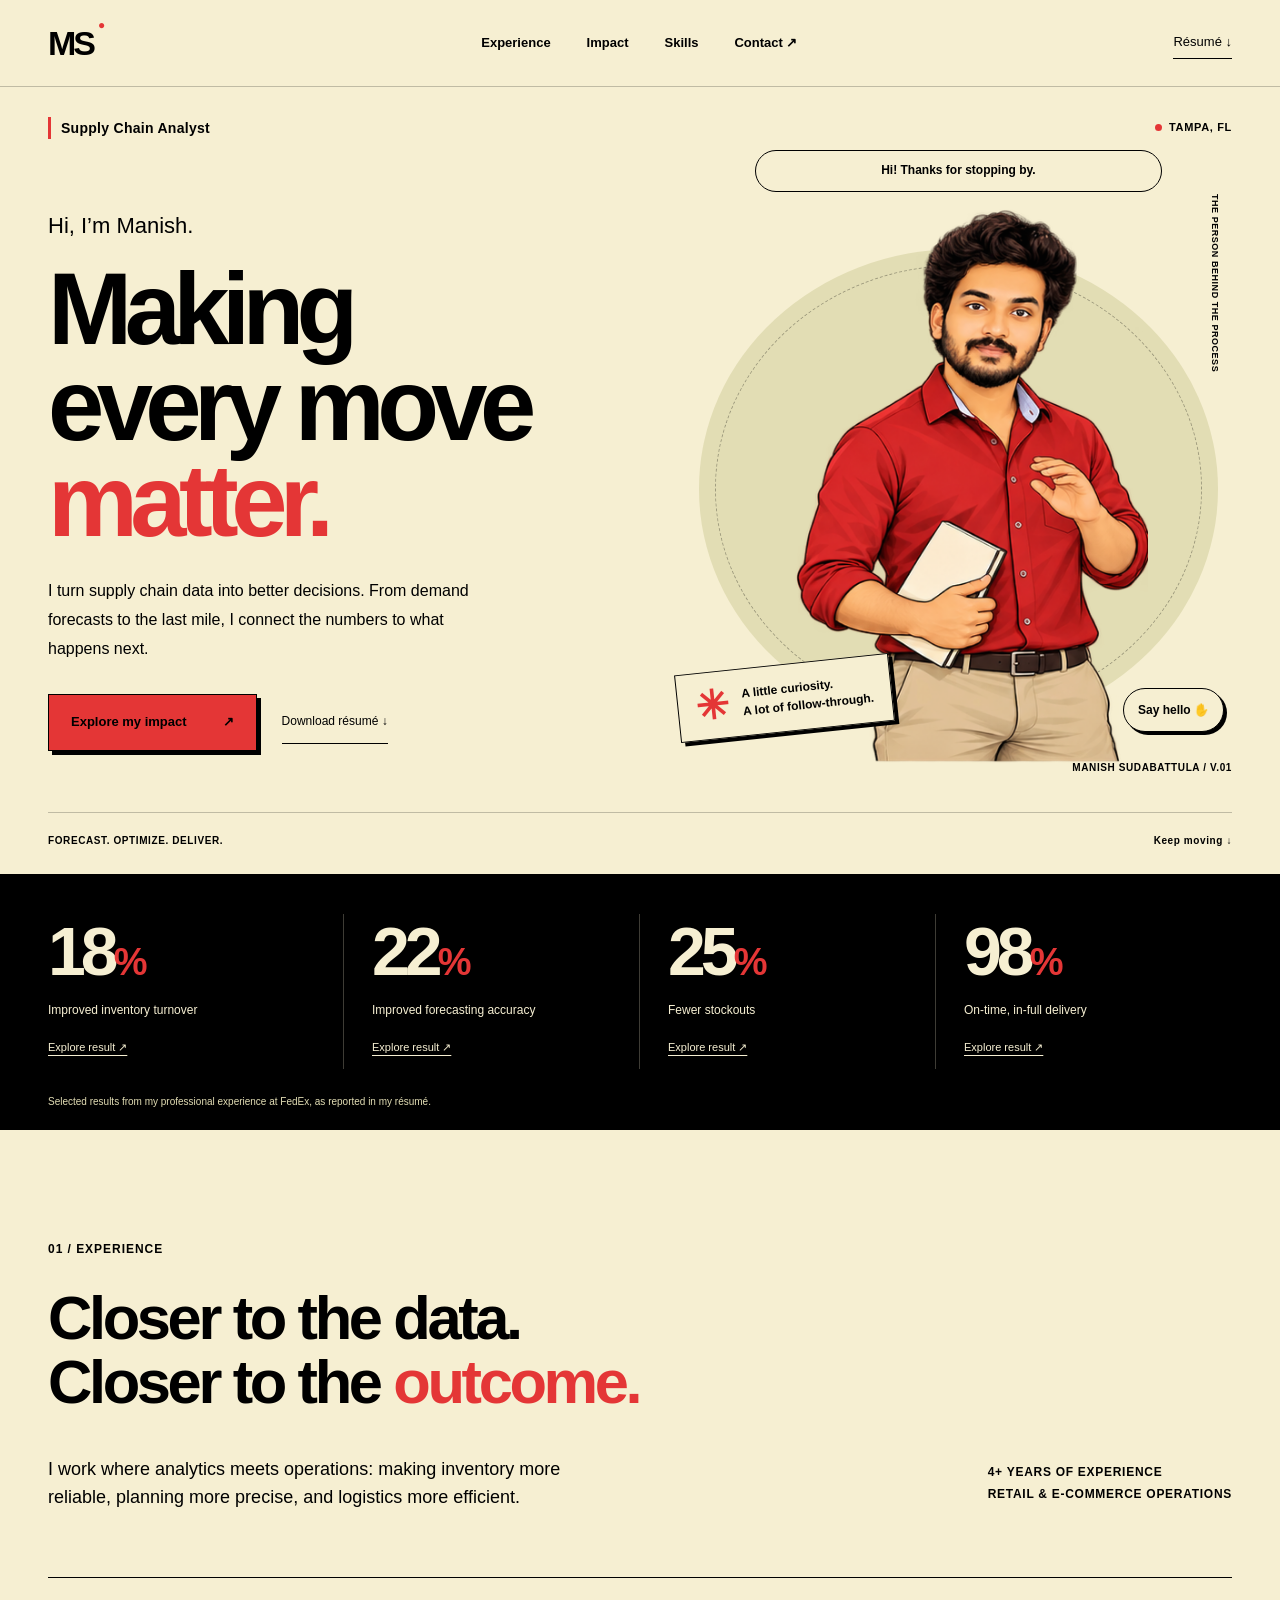
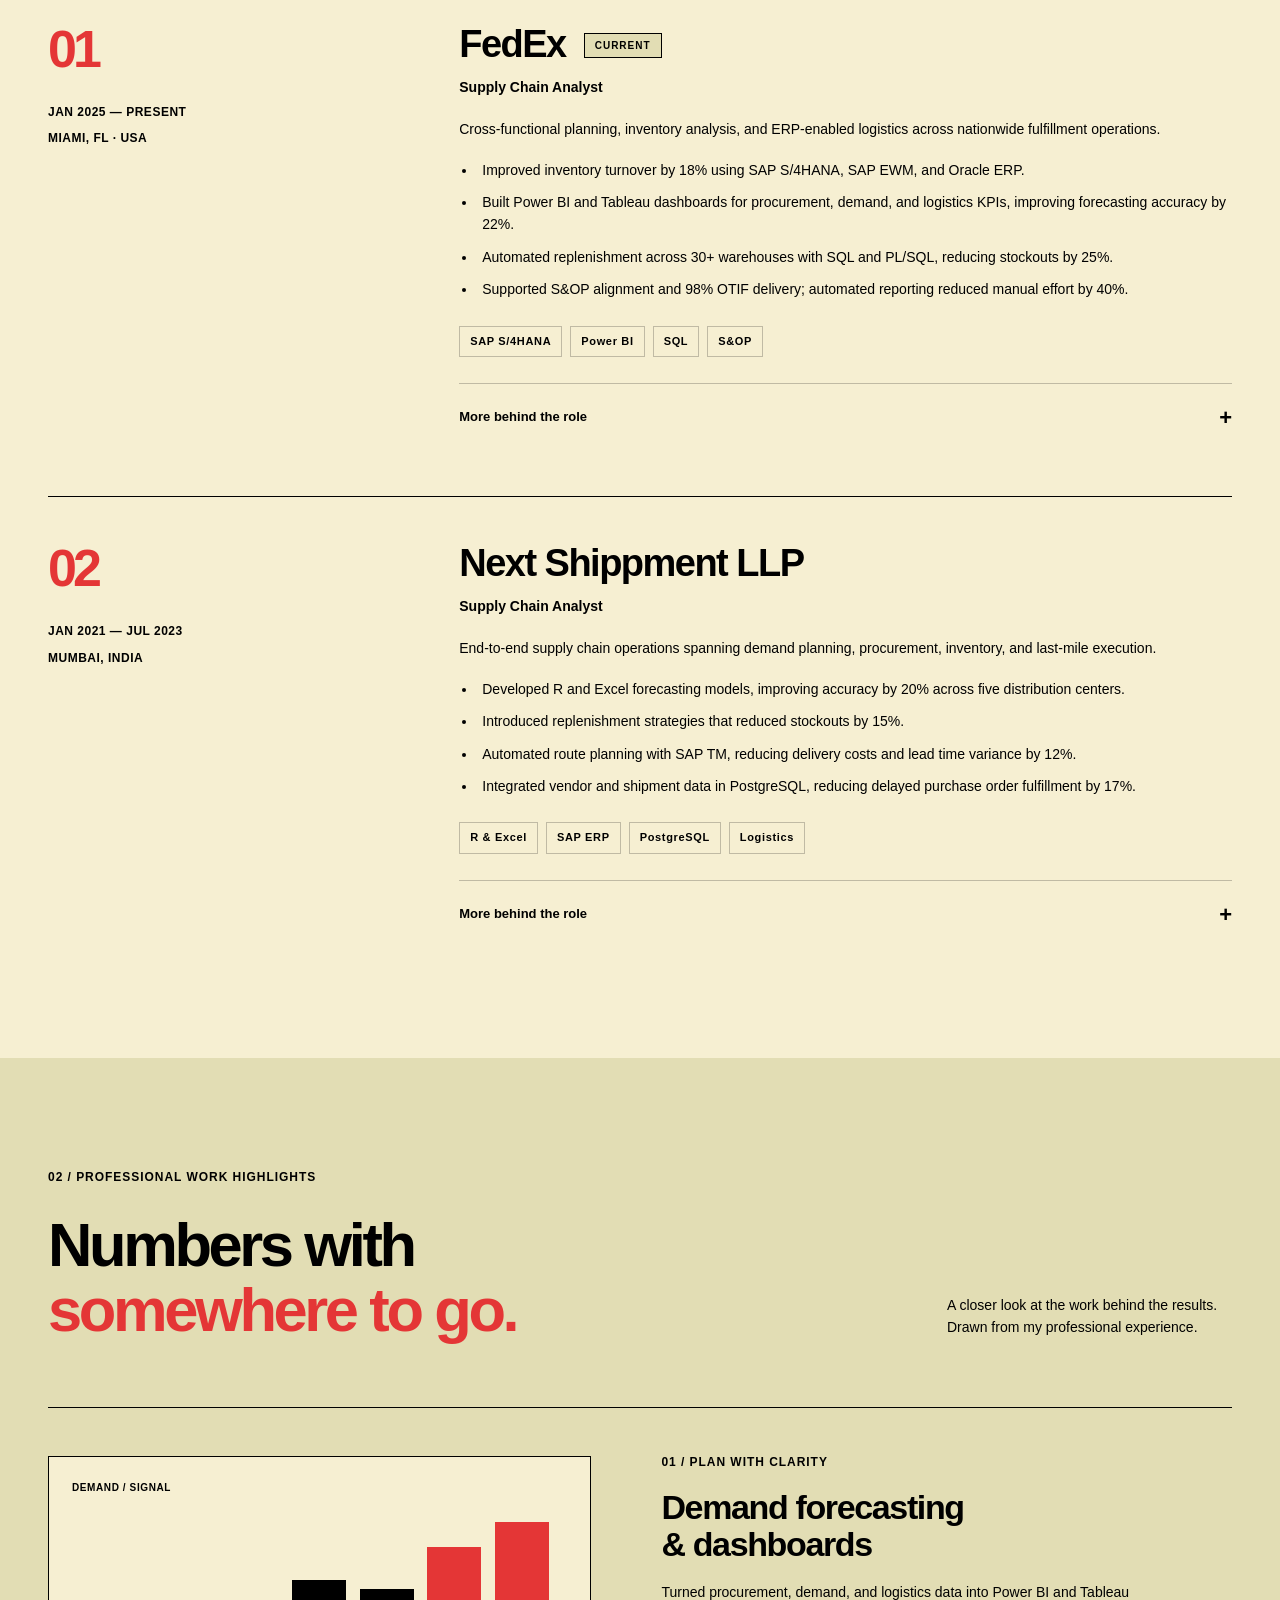
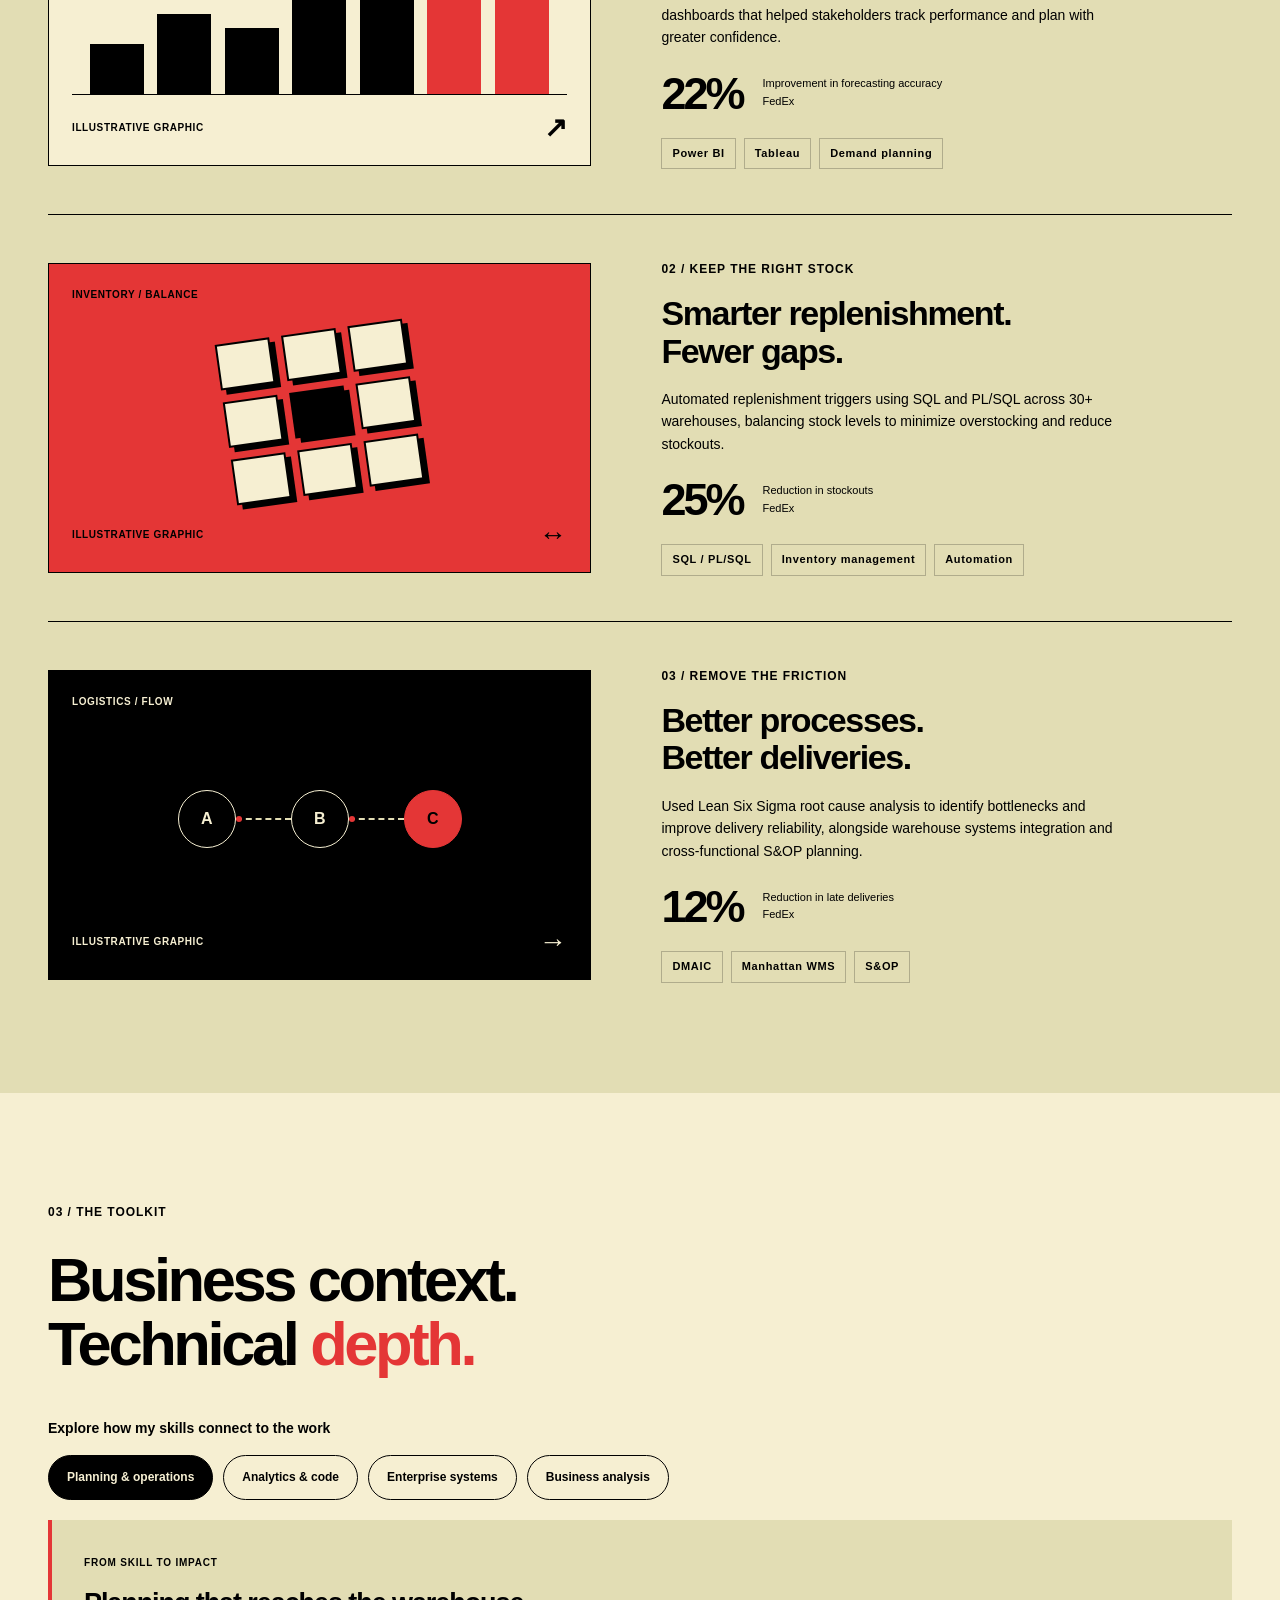
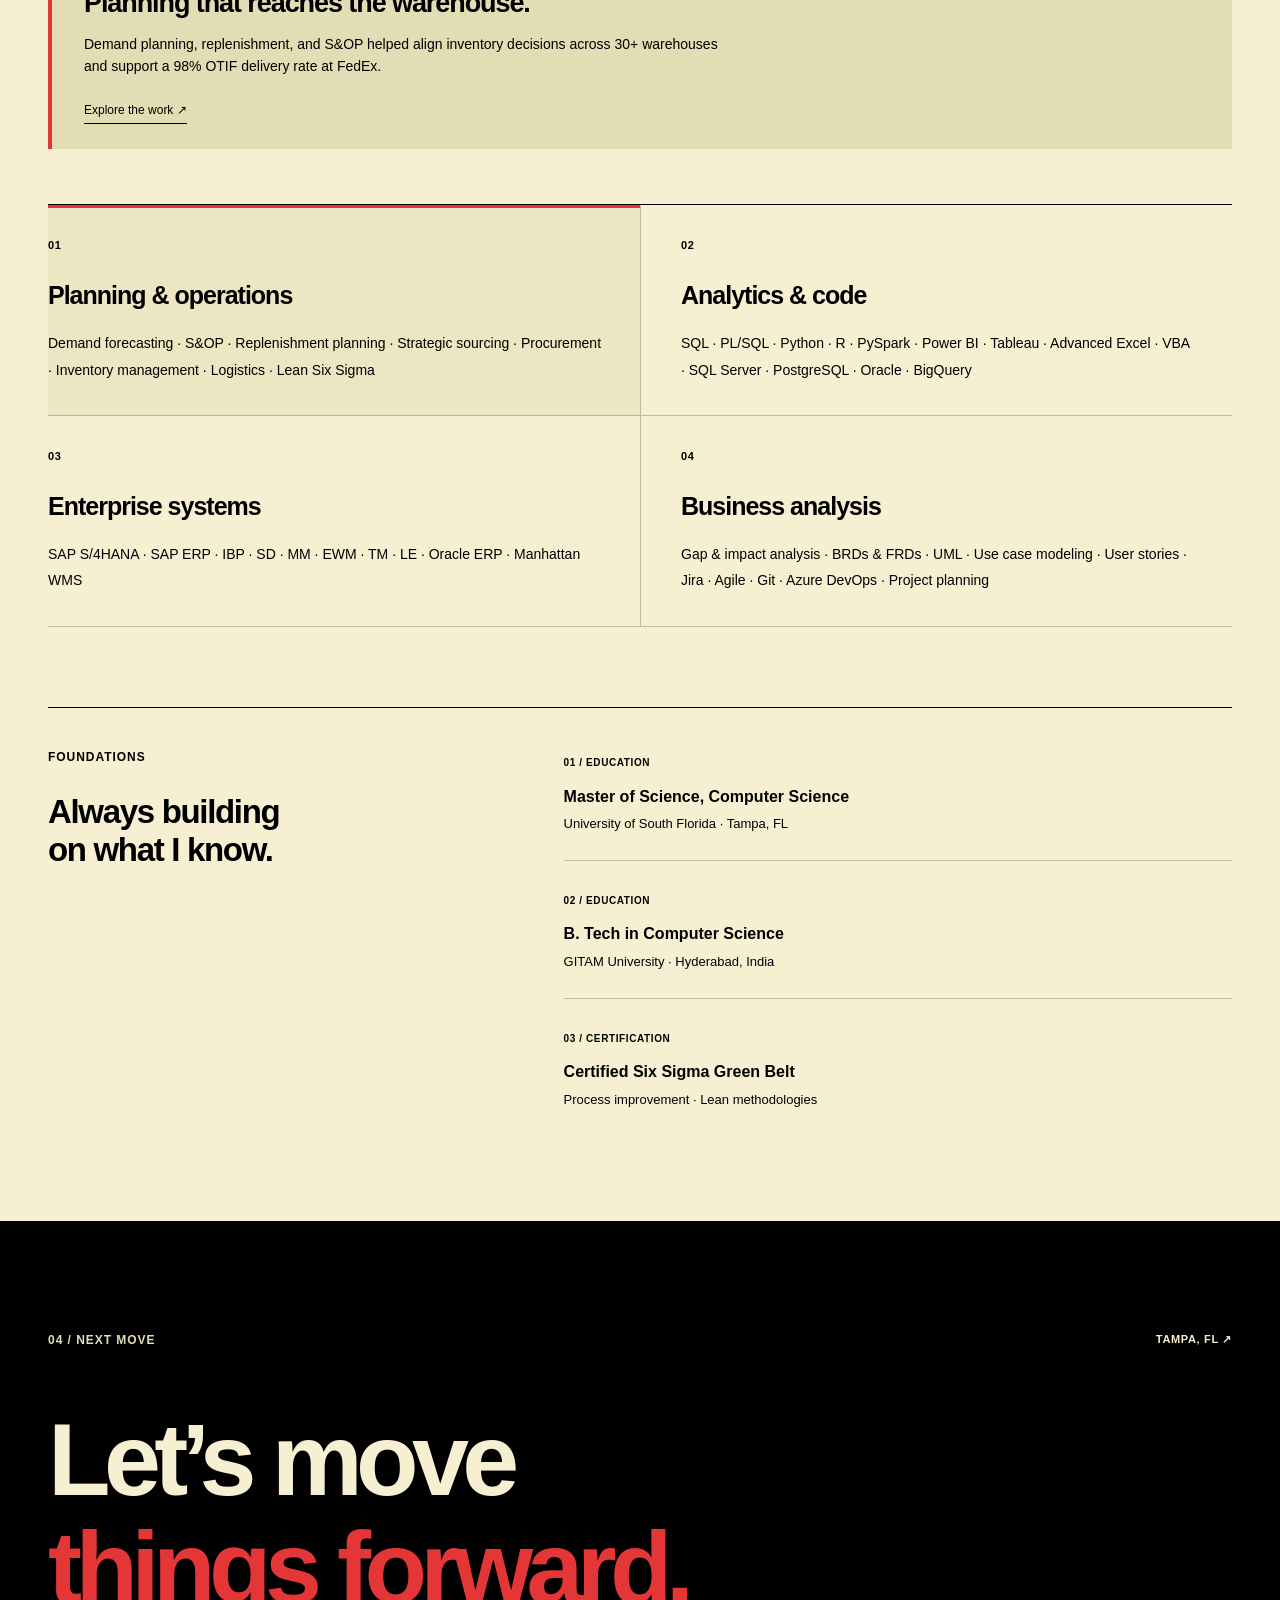
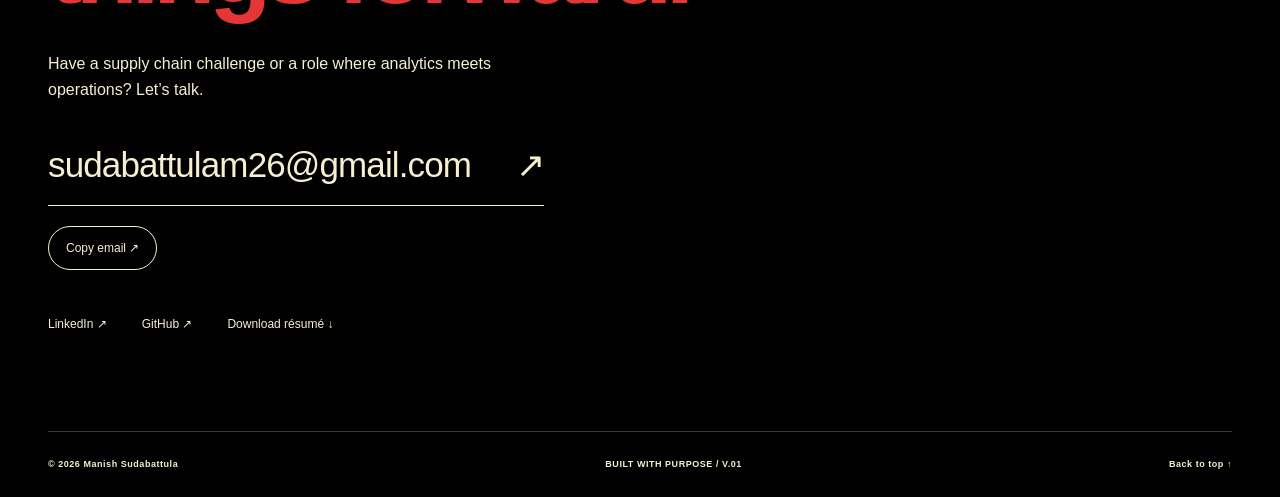
==== commit 1474c64e: "Enhance portfolio typography, profile exploration, and character greeting" ====
--- a/index.html
+++ b/index.html
@@ -7,6 +7,7 @@
 <link rel="stylesheet" href="styles.css"><script src="script.js" defer></script>
 </head>
 <body>
+<div class="reading-progress" aria-hidden="true"><span></span></div>
 <a class="skip-link" href="#main">Skip to content</a>
 <header class="header"><nav class="shell nav" aria-label="Primary navigation">
 <a class="brand" href="#top" aria-label="Manish Sudabattula home">MS<span aria-hidden="true">●</span></a>
@@ -15,24 +16,27 @@
 </nav></header>
 <main id="main">
 <section class="hero shell" id="top" aria-labelledby="hero-title">
-<div class="hero-topline"><span>SUPPLY CHAIN ANALYST</span><span><i class="location-dot" aria-hidden="true"></i>TAMPA, FL</span></div>
+<div class="hero-topline"><span class="role-label">Supply Chain Analyst</span><span><i class="location-dot" aria-hidden="true"></i>TAMPA, FL</span></div>
 <div class="hero-grid"><div class="hero-copy">
 <p class="intro">Hi, I’m Manish.</p><h1 id="hero-title">Making<br>every move<br><span class="red">matter.</span></h1>
 <p class="hero-description">I turn supply chain data into better decisions. From demand forecasts to the last mile, I connect the numbers to what happens next.</p>
 <div class="hero-actions"><a class="button" href="#impact">Explore my impact <span aria-hidden="true">↗</span></a><a class="underlink" href="assets/manish-sudabattula-resume.docx" download>Download résumé ↓</a></div>
 </div><div class="portrait-stage">
 <span class="portrait-label">THE PERSON BEHIND THE PROCESS</span><div class="portrait-disc" aria-hidden="true"></div>
-<div class="portrait-float"><div class="portrait-tilt"><img class="portrait" src="assets/manish-character.png" width="1024" height="1536" alt="Illustrated portrait of Manish with wavy black hair, a beard, and a red shirt." fetchpriority="high"></div></div>
+<div class="portrait-body"><div class="portrait-still"><img class="portrait" src="assets/manish-character.png" width="1024" height="1536" alt="Illustrated portrait of Manish with wavy black hair, a beard, and a red shirt." fetchpriority="high"></div></div>
+<div class="character-animation" aria-hidden="true"></div>
+<button class="greet-button" type="button" hidden>Say hello <span aria-hidden="true">✋</span></button>
+<p class="character-message" role="status" aria-live="polite"></p>
 <div class="portrait-note"><span class="note-star" aria-hidden="true">✳</span><span>A little curiosity.<br>A lot of follow-through.</span></div>
 <span class="portrait-caption">MANISH SUDABATTULA / V.01</span>
 </div></div>
 <div class="hero-bottom"><span>FORECAST. OPTIMIZE. DELIVER.</span><a href="#experience">Keep moving ↓</a></div>
 </section>
 <section class="metrics" aria-label="Selected professional results"><div class="shell metrics-grid">
-<div><strong>18<span>%</span></strong><p>Improved inventory turnover</p></div>
-<div><strong>22<span>%</span></strong><p>Improved forecasting accuracy</p></div>
-<div><strong>25<span>%</span></strong><p>Fewer stockouts</p></div>
-<div><strong>98<span>%</span></strong><p>On-time, in-full delivery</p></div>
+<div><strong>18<span>%</span></strong><p>Improved inventory turnover</p><a class="metric-link" href="#experience">Explore result ↗</a></div>
+<div><strong>22<span>%</span></strong><p>Improved forecasting accuracy</p><a class="metric-link" href="#forecasting">Explore result ↗</a></div>
+<div><strong>25<span>%</span></strong><p>Fewer stockouts</p><a class="metric-link" href="#inventory">Explore result ↗</a></div>
+<div><strong>98<span>%</span></strong><p>On-time, in-full delivery</p><a class="metric-link" href="#logistics">Explore result ↗</a></div>
 </div><p class="metrics-source shell">Selected results from my professional experience at FedEx, as reported in my résumé.</p></section>
 <section class="section shell" id="experience">
 <div class="section-heading"><p class="eyebrow">01 / EXPERIENCE</p><h2>Closer to the data.<br>Closer to the <span class="red">outcome.</span></h2></div>
@@ -42,22 +46,23 @@
 <h3>FedEx <span class="job-tag">CURRENT</span></h3><h4>Supply Chain Analyst</h4>
 <p>Cross-functional planning, inventory analysis, and ERP-enabled logistics across nationwide fulfillment operations.</p>
 <ul><li>Improved inventory turnover by 18% using SAP S/4HANA, SAP EWM, and Oracle ERP.</li><li>Built Power BI and Tableau dashboards for procurement, demand, and logistics KPIs, improving forecasting accuracy by 22%.</li><li>Automated replenishment across 30+ warehouses with SQL and PL/SQL, reducing stockouts by 25%.</li><li>Supported S&OP alignment and 98% OTIF delivery; automated reporting reduced manual effort by 40%.</li></ul>
-<div class="tags"><span>SAP S/4HANA</span><span>Power BI</span><span>SQL</span><span>S&OP</span></div>
+<div class="tags"><span>SAP S/4HANA</span><span>Power BI</span><span>SQL</span><span>S&OP</span></div><details class="role-details"><summary>More behind the role <span aria-hidden="true">+</span></summary><div><p>Integrated Manhattan WMS with SAP to improve pick-and-pack efficiency and reduce shipment errors by 15%.</p><p>Created BRDs, FRDs, and UML diagrams to translate operational needs into ERP enhancements and automation specifications.</p></div></details>
 </div></article>
 <article class="job"><div class="job-meta"><span class="job-number">02</span><p>JAN 2021 — JUL 2023</p><p>MUMBAI, INDIA</p></div><div class="job-content">
 <h3>Next Shippment LLP</h3><h4>Supply Chain Analyst</h4>
 <p>End-to-end supply chain operations spanning demand planning, procurement, inventory, and last-mile execution.</p>
 <ul><li>Developed R and Excel forecasting models, improving accuracy by 20% across five distribution centers.</li><li>Introduced replenishment strategies that reduced stockouts by 15%.</li><li>Automated route planning with SAP TM, reducing delivery costs and lead time variance by 12%.</li><li>Integrated vendor and shipment data in PostgreSQL, reducing delayed purchase order fulfillment by 17%.</li></ul>
-<div class="tags"><span>R & Excel</span><span>SAP ERP</span><span>PostgreSQL</span><span>Logistics</span></div>
+<div class="tags"><span>R & Excel</span><span>SAP ERP</span><span>PostgreSQL</span><span>Logistics</span></div><details class="role-details"><summary>More behind the role <span aria-hidden="true">+</span></summary><div><p>Conducted gap analysis, change impact assessments, and project planning for SAP upgrades.</p><p>Translated business requirements into technical specifications and Jira user stories, connecting operations and development teams through Agile delivery.</p></div></details>
 </div></article></div>
 </section>
 <section class="impact-section section" id="impact"><div class="shell">
 <div class="section-heading impact-heading"><div><p class="eyebrow">02 / PROFESSIONAL WORK HIGHLIGHTS</p><h2>Numbers with<br><span class="red">somewhere to go.</span></h2></div><p>A closer look at the work behind the results. Drawn from my professional experience.</p></div>
-<article class="impact-row"><div class="impact-visual forecast-art" aria-hidden="true"><div class="art-top">DEMAND / SIGNAL</div><div class="bar-chart"><i style="--h:28%"></i><i style="--h:45%"></i><i style="--h:37%"></i><i style="--h:64%"></i><i style="--h:59%"></i><i style="--h:82%"></i><i style="--h:96%"></i></div><div class="art-bottom">ILLUSTRATIVE GRAPHIC <span>↗</span></div></div><div class="impact-copy"><p class="eyebrow">01 / PLAN WITH CLARITY</p><h3>Demand forecasting<br>& dashboards</h3><p>Turned procurement, demand, and logistics data into Power BI and Tableau dashboards that helped stakeholders track performance and plan with greater confidence.</p><div class="result"><strong>22%</strong><span>Improvement in forecasting accuracy<br>FedEx</span></div><div class="tags"><span>Power BI</span><span>Tableau</span><span>Demand planning</span></div></div></article>
-<article class="impact-row"><div class="impact-visual inventory-art" aria-hidden="true"><div class="art-top">INVENTORY / BALANCE</div><div class="box-grid"><span></span><span></span><span></span><span></span><span></span><span></span><span></span><span></span><span></span></div><div class="art-bottom">ILLUSTRATIVE GRAPHIC <span>↔</span></div></div><div class="impact-copy"><p class="eyebrow">02 / KEEP THE RIGHT STOCK</p><h3>Smarter replenishment.<br>Fewer gaps.</h3><p>Automated replenishment triggers using SQL and PL/SQL across 30+ warehouses, balancing stock levels to minimize overstocking and reduce stockouts.</p><div class="result"><strong>25%</strong><span>Reduction in stockouts<br>FedEx</span></div><div class="tags"><span>SQL / PL/SQL</span><span>Inventory management</span><span>Automation</span></div></div></article>
-<article class="impact-row"><div class="impact-visual logistics-art" aria-hidden="true"><div class="art-top">LOGISTICS / FLOW</div><div class="route"><span>A</span><i></i><span>B</span><i></i><span>C</span></div><div class="art-bottom">ILLUSTRATIVE GRAPHIC <span>→</span></div></div><div class="impact-copy"><p class="eyebrow">03 / REMOVE THE FRICTION</p><h3>Better processes.<br>Better deliveries.</h3><p>Used Lean Six Sigma root cause analysis to identify bottlenecks and improve delivery reliability, alongside warehouse systems integration and cross-functional S&OP planning.</p><div class="result"><strong>12%</strong><span>Reduction in late deliveries<br>FedEx</span></div><div class="tags"><span>DMAIC</span><span>Manhattan WMS</span><span>S&OP</span></div></div></article>
+<article class="impact-row" id="forecasting"><div class="impact-visual forecast-art" aria-hidden="true"><div class="art-top">DEMAND / SIGNAL</div><div class="bar-chart"><i style="--h:28%"></i><i style="--h:45%"></i><i style="--h:37%"></i><i style="--h:64%"></i><i style="--h:59%"></i><i style="--h:82%"></i><i style="--h:96%"></i></div><div class="art-bottom">ILLUSTRATIVE GRAPHIC <span>↗</span></div></div><div class="impact-copy"><p class="eyebrow">01 / PLAN WITH CLARITY</p><h3>Demand forecasting<br>& dashboards</h3><p>Turned procurement, demand, and logistics data into Power BI and Tableau dashboards that helped stakeholders track performance and plan with greater confidence.</p><div class="result"><strong>22%</strong><span>Improvement in forecasting accuracy<br>FedEx</span></div><div class="tags"><span>Power BI</span><span>Tableau</span><span>Demand planning</span></div></div></article>
+<article class="impact-row" id="inventory"><div class="impact-visual inventory-art" aria-hidden="true"><div class="art-top">INVENTORY / BALANCE</div><div class="box-grid"><span></span><span></span><span></span><span></span><span></span><span></span><span></span><span></span><span></span></div><div class="art-bottom">ILLUSTRATIVE GRAPHIC <span>↔</span></div></div><div class="impact-copy"><p class="eyebrow">02 / KEEP THE RIGHT STOCK</p><h3>Smarter replenishment.<br>Fewer gaps.</h3><p>Automated replenishment triggers using SQL and PL/SQL across 30+ warehouses, balancing stock levels to minimize overstocking and reduce stockouts.</p><div class="result"><strong>25%</strong><span>Reduction in stockouts<br>FedEx</span></div><div class="tags"><span>SQL / PL/SQL</span><span>Inventory management</span><span>Automation</span></div></div></article>
+<article class="impact-row" id="logistics"><div class="impact-visual logistics-art" aria-hidden="true"><div class="art-top">LOGISTICS / FLOW</div><div class="route"><span>A</span><i></i><span>B</span><i></i><span>C</span></div><div class="art-bottom">ILLUSTRATIVE GRAPHIC <span>→</span></div></div><div class="impact-copy"><p class="eyebrow">03 / REMOVE THE FRICTION</p><h3>Better processes.<br>Better deliveries.</h3><p>Used Lean Six Sigma root cause analysis to identify bottlenecks and improve delivery reliability, alongside warehouse systems integration and cross-functional S&OP planning.</p><div class="result"><strong>12%</strong><span>Reduction in late deliveries<br>FedEx</span></div><div class="tags"><span>DMAIC</span><span>Manhattan WMS</span><span>S&OP</span></div></div></article>
 </div></section>
 <section class="section shell" id="skills"><div class="section-heading"><p class="eyebrow">03 / THE TOOLKIT</p><h2>Business context.<br>Technical <span class="red">depth.</span></h2></div>
+<div class="expertise-explorer" hidden><p class="explorer-label" id="explorer-label">Explore how my skills connect to the work</p><div class="expertise-controls" role="group" aria-labelledby="explorer-label"><button type="button" data-focus="planning" aria-pressed="true">Planning & operations</button><button type="button" data-focus="analytics" aria-pressed="false">Analytics & code</button><button type="button" data-focus="systems" aria-pressed="false">Enterprise systems</button><button type="button" data-focus="business" aria-pressed="false">Business analysis</button></div><div class="expertise-story" aria-live="polite" aria-atomic="true"><span class="story-label">FROM SKILL TO IMPACT</span><h3 id="expertise-title">Planning that reaches the warehouse.</h3><p id="expertise-description">Demand planning, replenishment, and S&OP helped align inventory decisions across 30+ warehouses and support a 98% OTIF delivery rate at FedEx.</p><a class="underlink" id="expertise-link" href="#inventory">Explore the work ↗</a></div></div>
 <div class="skills-grid"><article><span class="skill-index">01</span><h3>Planning & operations</h3><p>Demand forecasting · S&OP · Replenishment planning · Strategic sourcing · Procurement · Inventory management · Logistics · Lean Six Sigma</p></article><article><span class="skill-index">02</span><h3>Analytics & code</h3><p>SQL · PL/SQL · Python · R · PySpark · Power BI · Tableau · Advanced Excel · VBA · SQL Server · PostgreSQL · Oracle · BigQuery</p></article><article><span class="skill-index">03</span><h3>Enterprise systems</h3><p>SAP S/4HANA · SAP ERP · IBP · SD · MM · EWM · TM · LE · Oracle ERP · Manhattan WMS</p></article><article><span class="skill-index">04</span><h3>Business analysis</h3><p>Gap & impact analysis · BRDs & FRDs · UML · Use case modeling · User stories · Jira · Agile · Git · Azure DevOps · Project planning</p></article></div>
 <div class="education"><div><p class="eyebrow">FOUNDATIONS</p><h3>Always building<br>on what I know.</h3></div><div class="education-list">
 <article><span>01 / EDUCATION</span><h4>Master of Science, Computer Science</h4><p>University of South Florida · Tampa, FL</p></article>
@@ -68,6 +73,7 @@
 <div class="contact-top"><p class="eyebrow">04 / NEXT MOVE</p><span>TAMPA, FL ↗</span></div><h2>Let’s move<br><span>things forward.</span></h2>
 <p class="contact-intro">Have a supply chain challenge or a role where analytics meets operations? Let’s talk.</p>
 <a class="contact-email" href="mailto:sudabattulam26@gmail.com">sudabattulam26@gmail.com <span aria-hidden="true">↗</span></a>
+<div class="email-actions"><button type="button" id="copy-email" hidden>Copy email <span aria-hidden="true">↗</span></button><span id="copy-status" role="status" aria-live="polite"></span></div>
 <div class="contact-links"><a href="https://www.linkedin.com/in/manishsudabattula02" target="_blank" rel="noopener noreferrer">LinkedIn ↗</a><a href="https://github.com/ManishSudabattula" target="_blank" rel="noopener noreferrer">GitHub ↗</a><a href="assets/manish-sudabattula-resume.docx" download>Download résumé ↓</a></div>
 <footer><span>© <span id="year">2026</span> Manish Sudabattula</span><span>BUILT WITH PURPOSE / V.01</span><a href="#top">Back to top ↑</a></footer>
 </div></section>
--- a/styles.css
+++ b/styles.css
@@ -196,15 +196,8 @@
   font-size:9px;
   writing-mode:vertical-rl
 }
-.portrait-float {
-  width:100%;
-  height:100%;
-  animation:float 5s ease-in-out infinite
-}
-.portrait-tilt {
-  height:100%;
-  transition:transform .3s ease-out
-}
+
+
 .portrait {
   width:100%;
   height:100%;
@@ -647,15 +640,8 @@
 footer a {
   white-space:nowrap
 }
-@keyframes float {
-  50% {
-    transform:translateY(-9px)
-  }
-}
-.portrait-float {
-  position:absolute;
-  inset:0
-}
+
+
 .skill-index {
   color:var(--black)
 }
@@ -940,11 +926,7 @@
     display:none
   }
 }
-@media(hover:none),(pointer:coarse) {
-  .portrait-float {
-    animation:none
-  }
-}
+
 @media(prefers-reduced-motion:reduce) {
   html {
     scroll-behavior:auto
@@ -953,9 +935,134 @@
     animation:none!important;
     transition:none!important
   }
-  .portrait-tilt {
-    transform:none!important
-  }
+
 }
 
 .brand span { color: var(--red); }
+
+/* V1 refinements: one type family, grounded character, and accessible interactions. */
+:root { --header-height: 86px; }
+html { scroll-padding-top: calc(var(--header-height) + 24px); }
+body { overflow-wrap: break-word; }
+button, summary { font: inherit; }
+button { cursor: pointer; color: inherit; }
+button:focus-visible, summary:focus-visible { outline: 3px solid var(--red); outline-offset: 5px; }
+[hidden] { display: none !important; }
+.header { position: sticky; top: 0; z-index: 50; background: var(--cream); }
+.nav { min-height: var(--header-height); }
+.nav-links a { min-height: 44px; display: inline-flex; align-items: center; position: relative; }
+.nav-links a::after { content: ""; position: absolute; bottom: 7px; left: 0; width: 0; height: 2px; background: var(--red); transition: width .25s; }
+.nav-links a:hover::after, .nav-links a[aria-current="location"]::after { width: 100%; }
+.nav-links a:hover { text-decoration: none; }
+.reading-progress { position: fixed; inset: 0 0 auto; height: 3px; z-index: 60; pointer-events: none; }
+.reading-progress span { display: block; width: 100%; height: 100%; background: var(--red); transform: scaleX(0); transform-origin: left; }
+.hero-topline, .hero-bottom, .portrait-label, .portrait-caption, .small-label,
+.eyebrow, .job-meta, .tags, .art-top, .art-bottom, .skill-index,
+.education-list article > span, .contact-top > span, footer {
+  font-family: Arial, Helvetica, sans-serif;
+  letter-spacing: .06em;
+}
+.hero-topline { align-items: center; gap: 16px; }
+.role-label { font-size: 14px; font-weight: 800; letter-spacing: .02em; text-transform: none; border-left: 3px solid var(--red); padding-left: 10px; }
+.eyebrow { font-size: 12px; letter-spacing: .08em; }
+.small-label, .job-meta p { font-size: 12px; }
+.tags { font-size: 11px; }
+.job-tag { font-family: Arial, Helvetica, sans-serif; font-size: 10px; font-weight: 700; }
+.art-top, .art-bottom, .education-list article > span, .portrait-caption { font-size: 10px; }
+.hero-copy { animation: editorial-in .65s both; }
+.portrait-body { position: absolute; inset: 0; }
+.portrait-still { height: 100%; }
+.character-animation { position: absolute; bottom: 0; left: 50%; transform: translateX(-50%); height: 100%; aspect-ratio: 2 / 3; max-width: 100%; background-size: 300% 200%; background-repeat: no-repeat; opacity: 0; pointer-events: none; clip-path: inset(0 0 0 2%); }
+.portrait-stage.is-greeting .portrait { visibility: hidden; }
+.portrait-stage.is-greeting .character-animation { opacity: 1; animation: character-wave .96s steps(1, end) 2; }
+.greet-button { position: absolute; right: 8px; bottom: 32px; min-height: 44px; border: 1px solid var(--black); background: var(--cream); padding: 10px 14px; border-radius: 30px; font-size: 12px; font-weight: 700; box-shadow: 3px 3px 0 var(--black); transition: background .2s; }
+.greet-button:hover { background: var(--khaki); }
+.character-message { position: absolute; top: -44px; left: 70px; right: 70px; margin: 0; padding: 0; font-size: 12px; font-weight: 700; text-align: center; pointer-events: none; }
+.character-message:not(:empty) { background: var(--cream); border: 1px solid var(--black); border-radius: 30px; padding: 10px 16px; }
+.metrics-grid > div { position: relative; transition: background .25s; }
+.metrics-grid > div:hover { background: rgba(246,239,210,.05); }
+.metric-link { display: inline-flex; min-height: 44px; align-items: center; gap: 8px; font-size: 11px; margin-top: 5px; text-decoration: underline; text-underline-offset: 4px; }
+.role-details { margin-top: 26px; border-top: 1px solid var(--line); }
+.role-details summary { list-style: none; display: flex; justify-content: space-between; align-items: center; padding: 16px 0; min-height: 48px; font-size: 13px; font-weight: 700; cursor: pointer; }
+.role-details summary::-webkit-details-marker { display: none; }
+.role-details summary span { font-size: 22px; transition: transform .2s; }
+.role-details[open] summary span { transform: rotate(45deg); }
+.role-details > div { padding: 0 0 8px; max-width: 600px; }
+.role-details p { font-size: 14px; }
+.job, .impact-row, .skills-grid article, .education-list article { scroll-margin-top: 110px; }
+.is-revealed { animation: editorial-in .6s both; }
+.impact-row.is-revealed .bar-chart i { transform-origin: bottom; animation: grow-bar .8s both; }
+.impact-row.is-revealed .bar-chart i:nth-child(2n) { animation-delay: .08s; }
+.impact-row.is-revealed .box-grid span { animation: settle-box .6s both; }
+.impact-row.is-revealed .box-grid span:nth-child(3n) { animation-delay: .12s; }
+.impact-row.is-revealed .route i { position: relative; }
+.impact-row.is-revealed .route i::after { content: ""; position: absolute; top: -4px; left: 0; height: 6px; width: 6px; border-radius: 50%; background: var(--red); animation: route-signal 1.2s 2; }
+.expertise-explorer { margin-top: 40px; }
+.explorer-label { font-size: 14px; margin-bottom: 16px; font-weight: 700; }
+.expertise-controls { display: flex; flex-wrap: wrap; gap: 10px; }
+.expertise-controls button { padding: 12px 18px; min-height: 44px; background: transparent; border: 1px solid var(--black); border-radius: 30px; font-size: 12px; font-weight: 700; transition: background .2s, color .2s; }
+.expertise-controls button[aria-pressed="true"] { background: var(--black); color: var(--cream); }
+.expertise-controls button:hover:not([aria-pressed="true"]) { background: var(--khaki); }
+.expertise-story { margin-top: 20px; padding: 28px 32px; background: var(--khaki); border-left: 4px solid var(--red); }
+.story-label { font-size: 10px; font-weight: 700; letter-spacing: .08em; }
+.expertise-story h3 { font-size: 27px; line-height: 1.15; margin: 14px 0; }
+.expertise-story p { max-width: 650px; font-size: 14px; margin-bottom: 18px; }
+.skills-grid article { transition: background .3s, box-shadow .3s; }
+.skills-grid article.is-highlighted { background: rgba(226,221,180,.5); box-shadow: inset 0 3px var(--red); }
+.email-actions { display: flex; align-items: center; flex-wrap: wrap; gap: 15px; margin-top: 20px; }
+#copy-email { background: transparent; color: var(--cream); border: 1px solid var(--cream); border-radius: 30px; font-size: 12px; padding: 10px 17px; min-height: 44px; }
+#copy-email:hover { background: var(--cream); color: var(--black); }
+#copy-status { font-size: 12px; }
+.hero-actions a, .contact-links a { min-height: 44px; display: inline-flex; align-items: center; }
+.contact-email { max-width: 100%; }
+@keyframes editorial-in { from { opacity: 0; transform: translateY(14px); } to { opacity: 1; transform: translateY(0); } }
+@keyframes grow-bar { from { transform: scaleY(.08); } to { transform: scaleY(1); } }
+@keyframes settle-box { from { opacity: .3; transform: scale(.9); } to { opacity: 1; transform: scale(1); } }
+@keyframes route-signal { from { left: 0; } to { left: calc(100% - 6px); } }
+@keyframes character-wave {
+  0% { background-position: 0% 0%; }
+  16.667% { background-position: 50% 0%; }
+  33.334% { background-position: 100% 0%; }
+  50% { background-position: 50% 0%; }
+  66.667% { background-position: 100% 0%; }
+  83.334%, 100% { background-position: 0% 0%; }
+}
+@media (max-width: 1000px) {
+  .hero-grid { grid-template-columns: 1.1fr 1fr; }
+  .hero-topline { font-size: 11px; }
+  .portrait-note { bottom: 10px; }
+  .greet-button { bottom: 65px; right: 0; }
+}
+@media (max-width: 700px) {
+  :root { --header-height: 106px; }
+  .nav { padding: 8px 0 0; gap: 4px 16px; }
+  .nav-links { font-size: 12px; gap: 6px; }
+  .nav-resume { min-height: 44px; display: inline-flex; align-items: center; }
+  .hero-topline { flex-wrap: wrap; gap: 10px; font-size: 10px; }
+  .role-label { font-size: 13px; }
+  .hero-grid { grid-template-columns: 1fr; gap: 26px; }
+  h1 { font-size: clamp(57px, 13.5vw, 95px); }
+  h2 { font-size: clamp(35px, 9.7vw, 43px); }
+  .portrait-stage { height: clamp(340px, 110vw, 440px); margin-top: 20px; }
+  .portrait-label { font-size: 9px; top: 90px; }
+  .greet-button { top: 14px; right: 8px; bottom: auto; }
+  .character-message { top: -34px; left: 10px; right: 32px; font-size: 11px; }
+  .portrait-note { left: 0; bottom: 15px; }
+  .portrait-caption { font-size: 9px; }
+  .eyebrow { font-size: 11px; }
+  .small-label, .job-meta p { font-size: 11px; }
+  .hero-bottom { font-size: 9px; }
+  .metrics .metrics-source { font-size: 10px; }
+  .expertise-controls { gap: 8px; }
+  .expertise-controls button { flex: 1 1 calc(50% - 8px); padding: 10px 12px; font-size: 11px; }
+  .expertise-story { padding: 24px 20px; }
+  .expertise-story h3 { font-size: 24px; }
+  .contact-links { gap: 12px 24px; }
+  footer { font-size: 10px; }
+  .job h3 { overflow-wrap: anywhere; }
+}
+@media (prefers-reduced-motion: reduce) {
+  .portrait-stage.is-greeting .portrait { visibility: visible; }
+  .portrait-stage.is-greeting .character-animation { opacity: 0; }
+  .impact-row.is-revealed .route i::after { display: none; }
+}
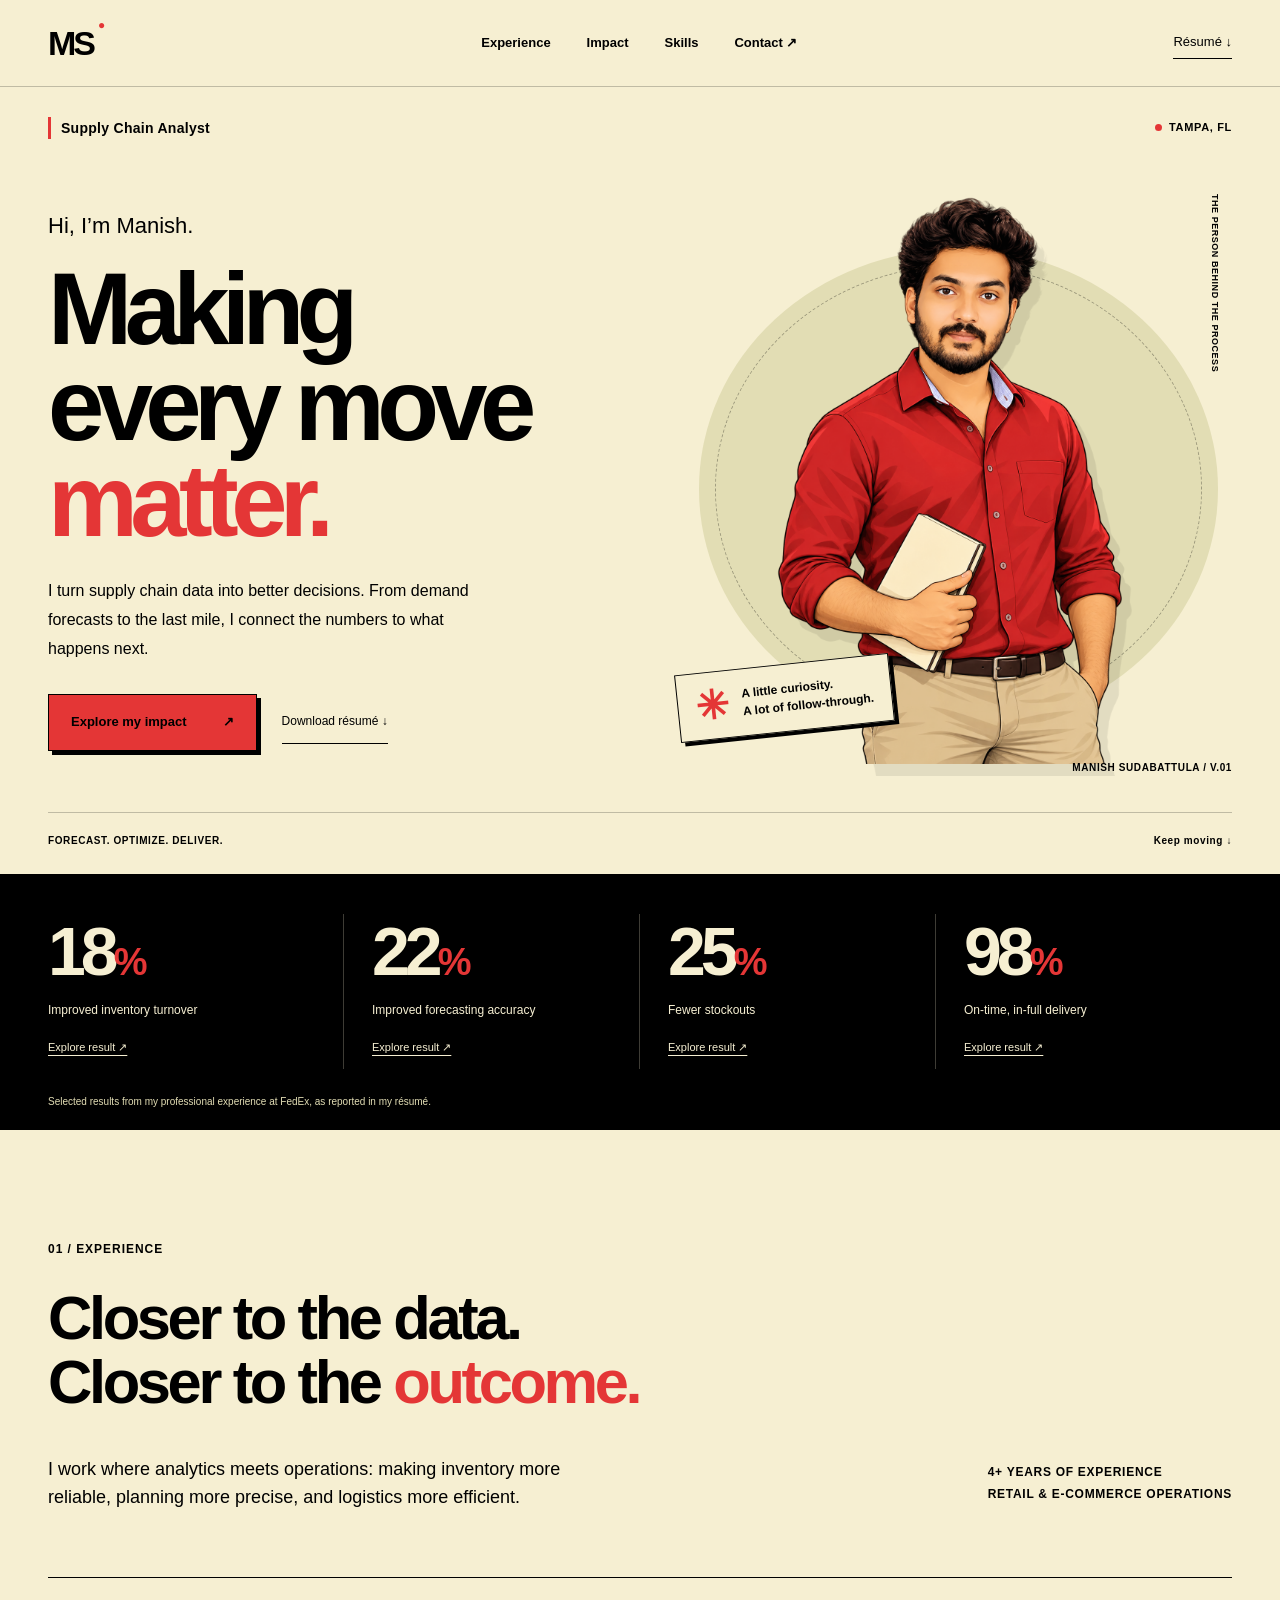
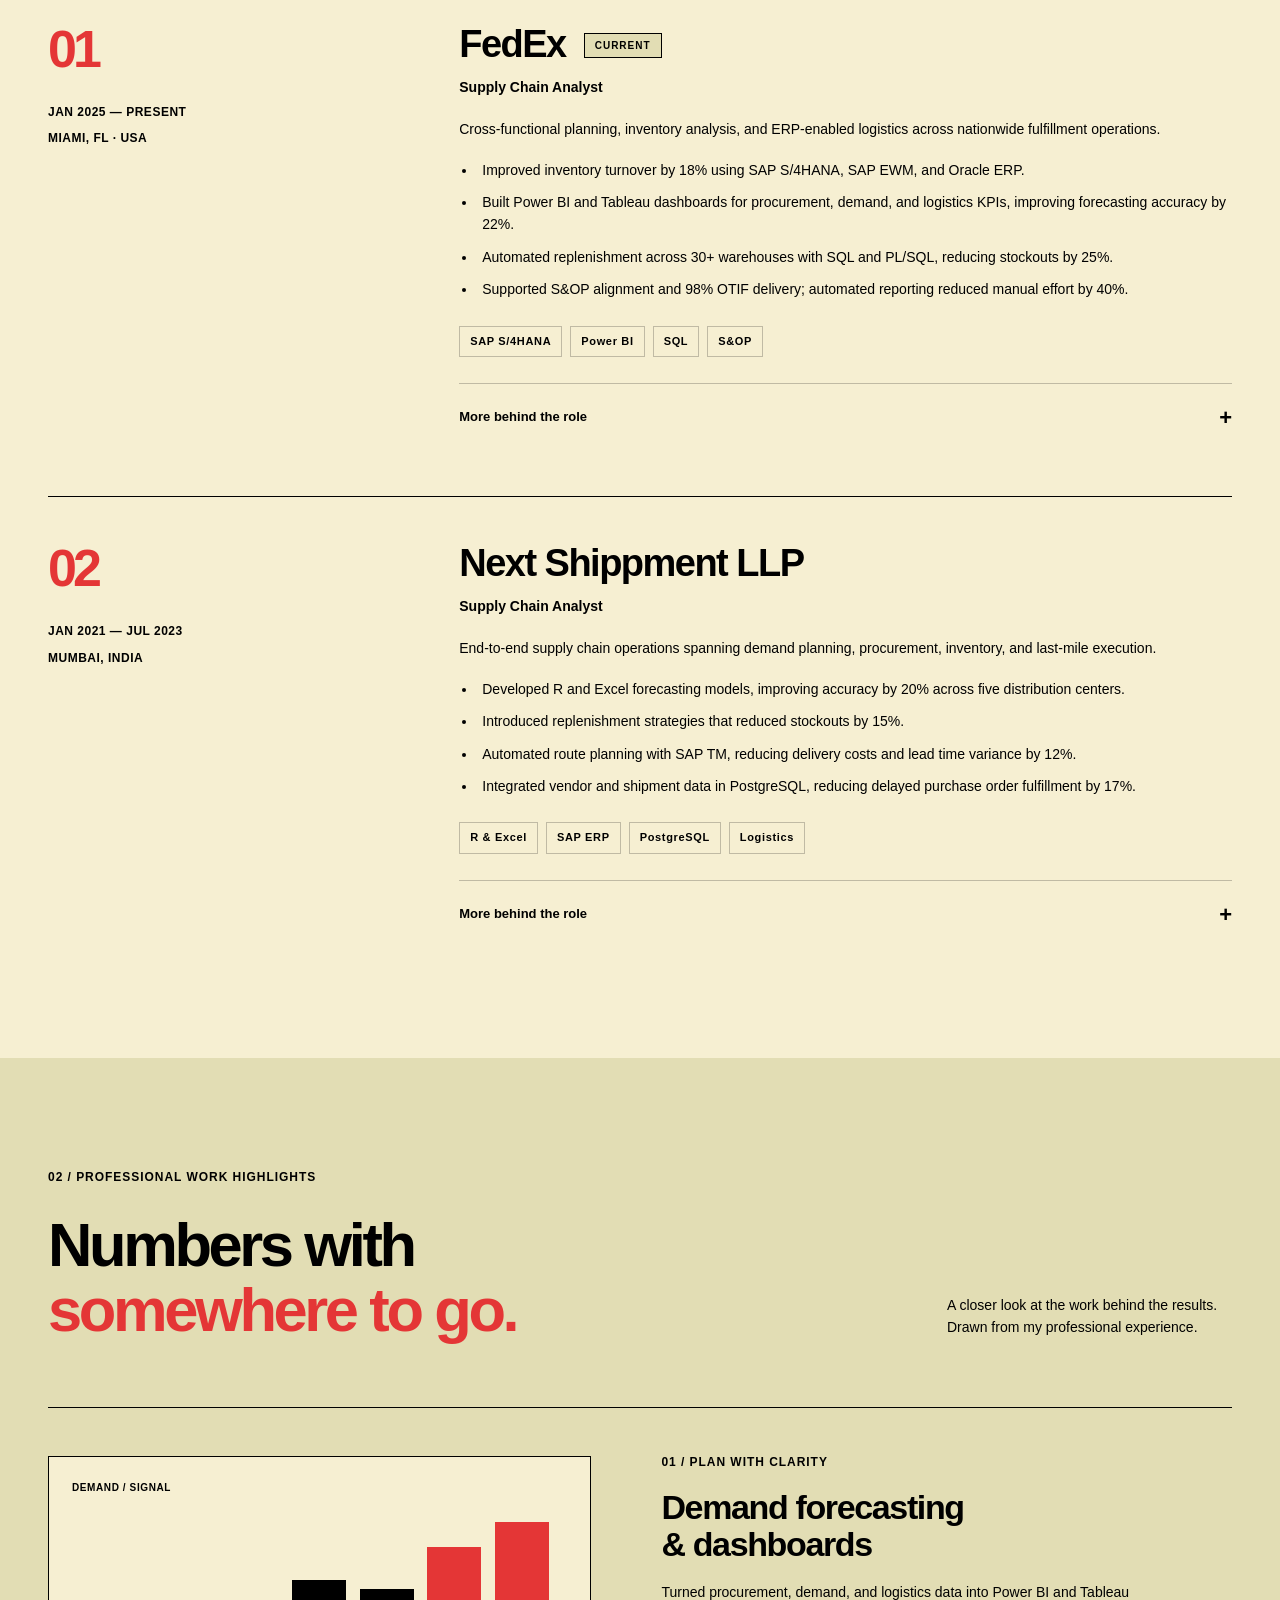
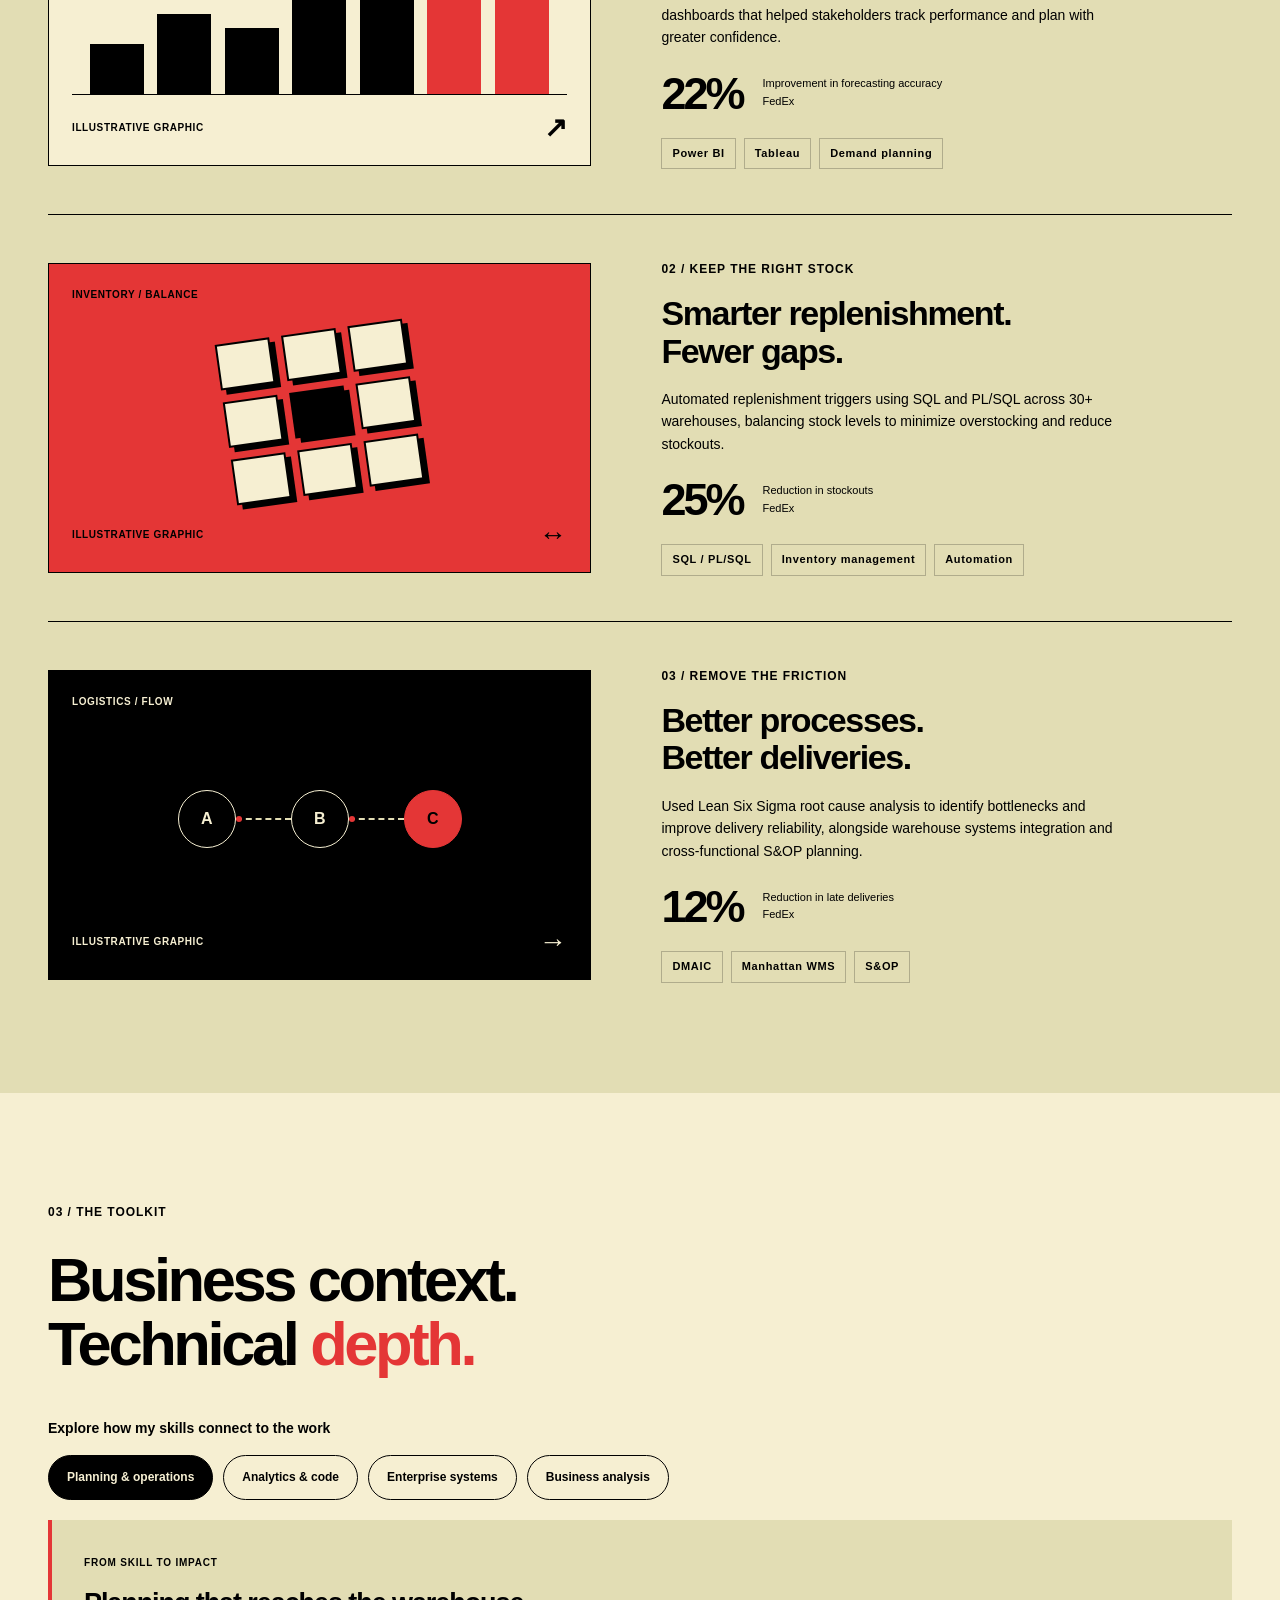
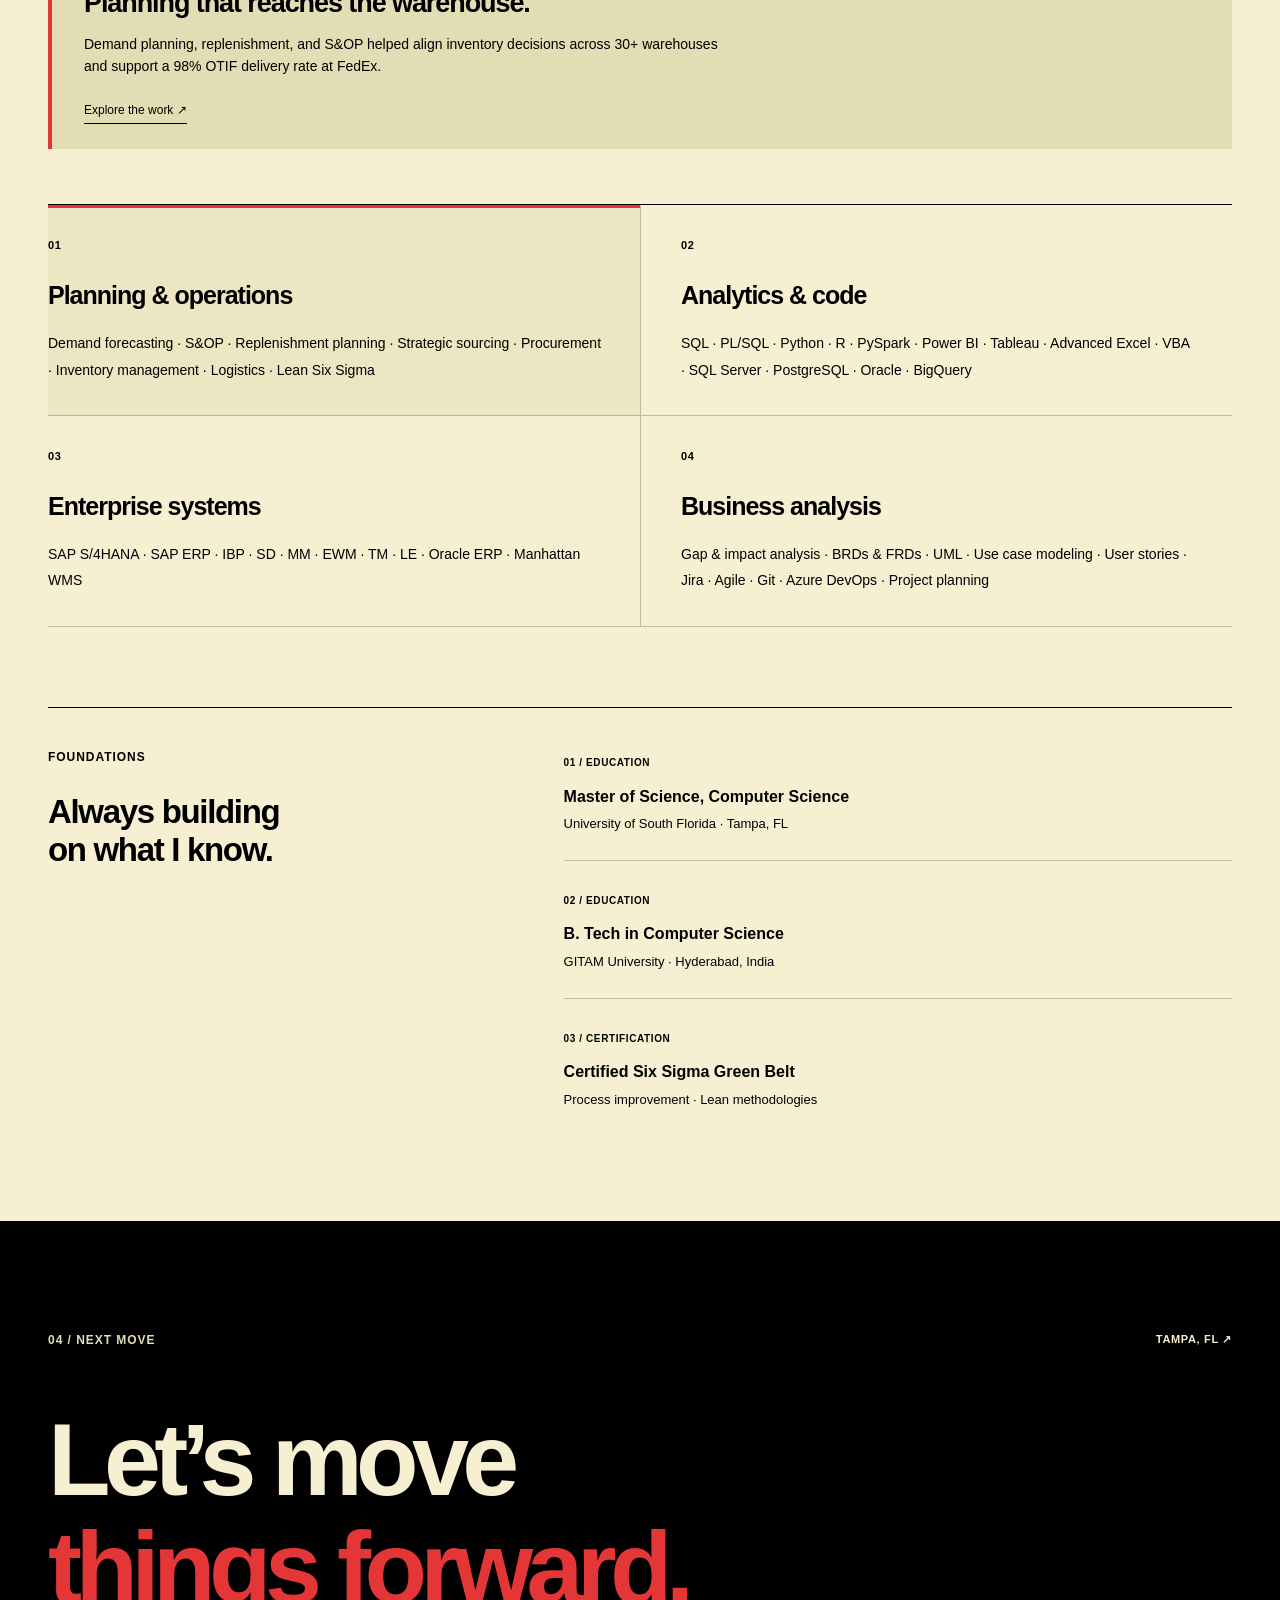
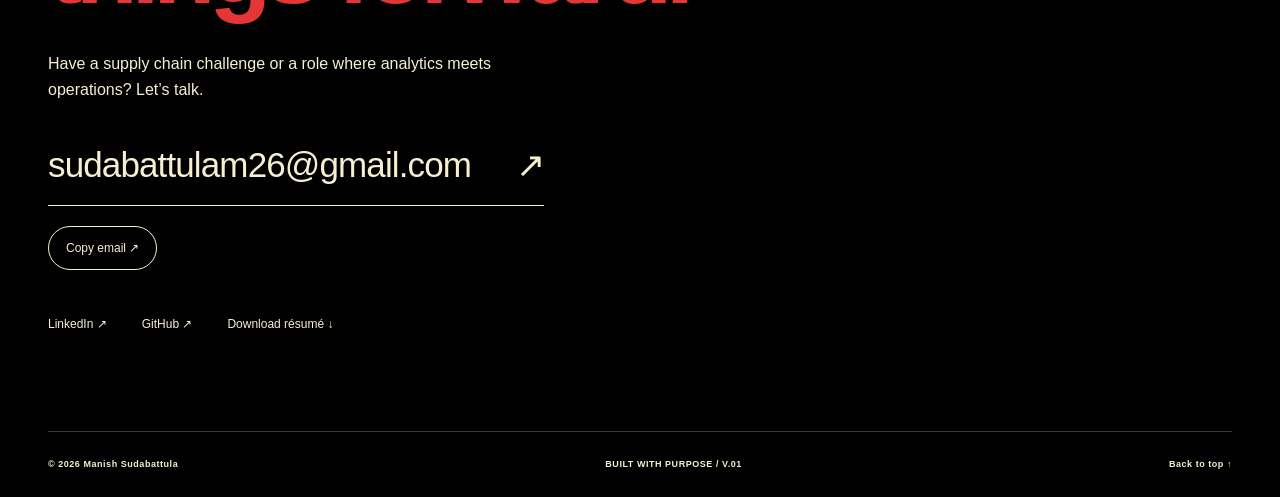
==== commit ba2fff83: "Restore original character floating animation" ====
--- a/index.html
+++ b/index.html
@@ -24,9 +24,6 @@
 </div><div class="portrait-stage">
 <span class="portrait-label">THE PERSON BEHIND THE PROCESS</span><div class="portrait-disc" aria-hidden="true"></div>
 <div class="portrait-body"><div class="portrait-still"><img class="portrait" src="assets/manish-character.png" width="1024" height="1536" alt="Illustrated portrait of Manish with wavy black hair, a beard, and a red shirt." fetchpriority="high"></div></div>
-<div class="character-animation" aria-hidden="true"></div>
-<button class="greet-button" type="button" hidden>Say hello <span aria-hidden="true">✋</span></button>
-<p class="character-message" role="status" aria-live="polite"></p>
 <div class="portrait-note"><span class="note-star" aria-hidden="true">✳</span><span>A little curiosity.<br>A lot of follow-through.</span></div>
 <span class="portrait-caption">MANISH SUDABATTULA / V.01</span>
 </div></div>
--- a/styles.css
+++ b/styles.css
@@ -970,15 +970,8 @@
 .job-tag { font-family: Arial, Helvetica, sans-serif; font-size: 10px; font-weight: 700; }
 .art-top, .art-bottom, .education-list article > span, .portrait-caption { font-size: 10px; }
 .hero-copy { animation: editorial-in .65s both; }
-.portrait-body { position: absolute; inset: 0; }
-.portrait-still { height: 100%; }
-.character-animation { position: absolute; bottom: 0; left: 50%; transform: translateX(-50%); height: 100%; aspect-ratio: 2 / 3; max-width: 100%; background-size: 300% 200%; background-repeat: no-repeat; opacity: 0; pointer-events: none; clip-path: inset(0 0 0 2%); }
-.portrait-stage.is-greeting .portrait { visibility: hidden; }
-.portrait-stage.is-greeting .character-animation { opacity: 1; animation: character-wave .96s steps(1, end) 2; }
-.greet-button { position: absolute; right: 8px; bottom: 32px; min-height: 44px; border: 1px solid var(--black); background: var(--cream); padding: 10px 14px; border-radius: 30px; font-size: 12px; font-weight: 700; box-shadow: 3px 3px 0 var(--black); transition: background .2s; }
-.greet-button:hover { background: var(--khaki); }
-.character-message { position: absolute; top: -44px; left: 70px; right: 70px; margin: 0; padding: 0; font-size: 12px; font-weight: 700; text-align: center; pointer-events: none; }
-.character-message:not(:empty) { background: var(--cream); border: 1px solid var(--black); border-radius: 30px; padding: 10px 16px; }
+.portrait-body { position: absolute; inset: 0; animation: character-float 5s ease-in-out infinite; }
+.portrait-still { height: 100%; transition: transform .3s ease-out; }
 .metrics-grid > div { position: relative; transition: background .25s; }
 .metrics-grid > div:hover { background: rgba(246,239,210,.05); }
 .metric-link { display: inline-flex; min-height: 44px; align-items: center; gap: 8px; font-size: 11px; margin-top: 5px; text-decoration: underline; text-underline-offset: 4px; }
@@ -1019,19 +1012,11 @@
 @keyframes grow-bar { from { transform: scaleY(.08); } to { transform: scaleY(1); } }
 @keyframes settle-box { from { opacity: .3; transform: scale(.9); } to { opacity: 1; transform: scale(1); } }
 @keyframes route-signal { from { left: 0; } to { left: calc(100% - 6px); } }
-@keyframes character-wave {
-  0% { background-position: 0% 0%; }
-  16.667% { background-position: 50% 0%; }
-  33.334% { background-position: 100% 0%; }
-  50% { background-position: 50% 0%; }
-  66.667% { background-position: 100% 0%; }
-  83.334%, 100% { background-position: 0% 0%; }
-}
+
 @media (max-width: 1000px) {
   .hero-grid { grid-template-columns: 1.1fr 1fr; }
   .hero-topline { font-size: 11px; }
   .portrait-note { bottom: 10px; }
-  .greet-button { bottom: 65px; right: 0; }
 }
 @media (max-width: 700px) {
   :root { --header-height: 106px; }
@@ -1045,8 +1030,6 @@
   h2 { font-size: clamp(35px, 9.7vw, 43px); }
   .portrait-stage { height: clamp(340px, 110vw, 440px); margin-top: 20px; }
   .portrait-label { font-size: 9px; top: 90px; }
-  .greet-button { top: 14px; right: 8px; bottom: auto; }
-  .character-message { top: -34px; left: 10px; right: 32px; font-size: 11px; }
   .portrait-note { left: 0; bottom: 15px; }
   .portrait-caption { font-size: 9px; }
   .eyebrow { font-size: 11px; }
@@ -1062,7 +1045,9 @@
   .job h3 { overflow-wrap: anywhere; }
 }
 @media (prefers-reduced-motion: reduce) {
-  .portrait-stage.is-greeting .portrait { visibility: visible; }
-  .portrait-stage.is-greeting .character-animation { opacity: 0; }
   .impact-row.is-revealed .route i::after { display: none; }
 }
+
+@keyframes character-float { 50% { transform: translateY(-9px); } }
+@media (hover: none), (pointer: coarse) { .portrait-body { animation: none; } }
+@media (prefers-reduced-motion: reduce) { .portrait-still { transform: none !important; } }
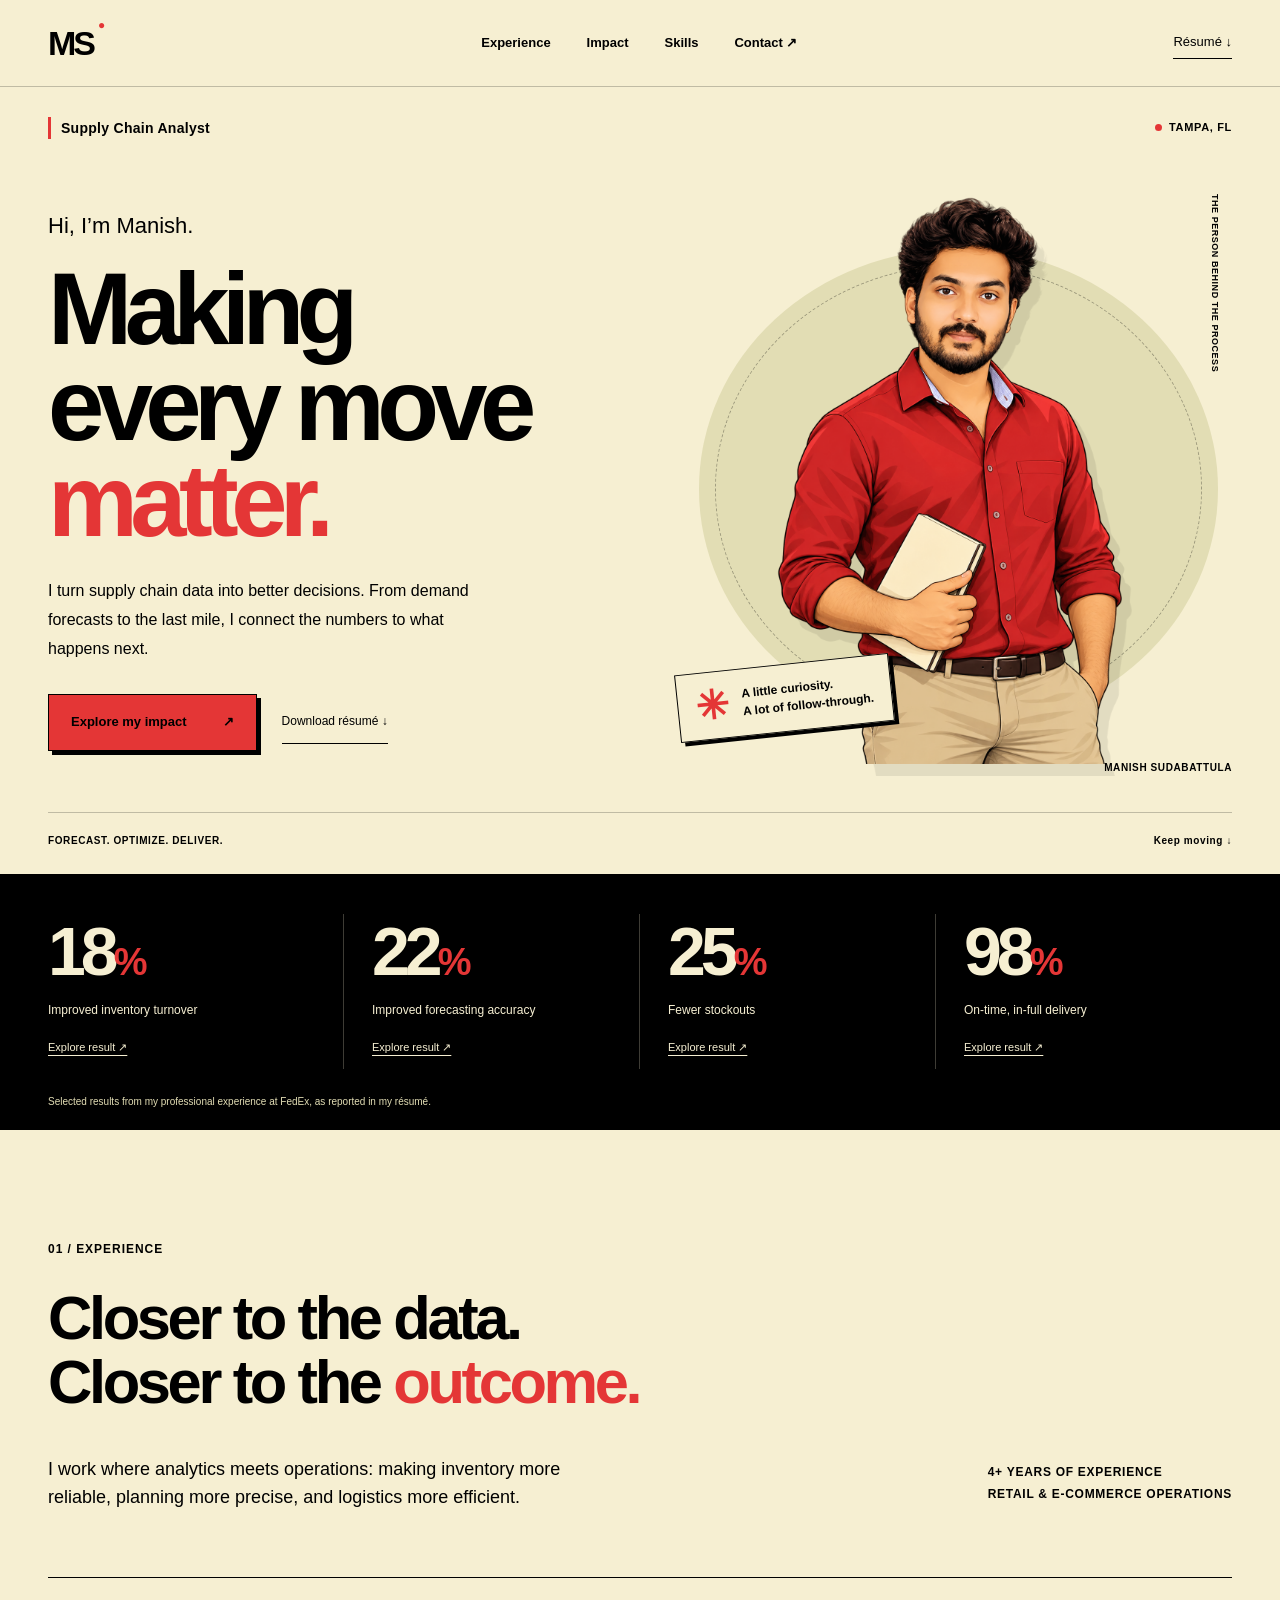
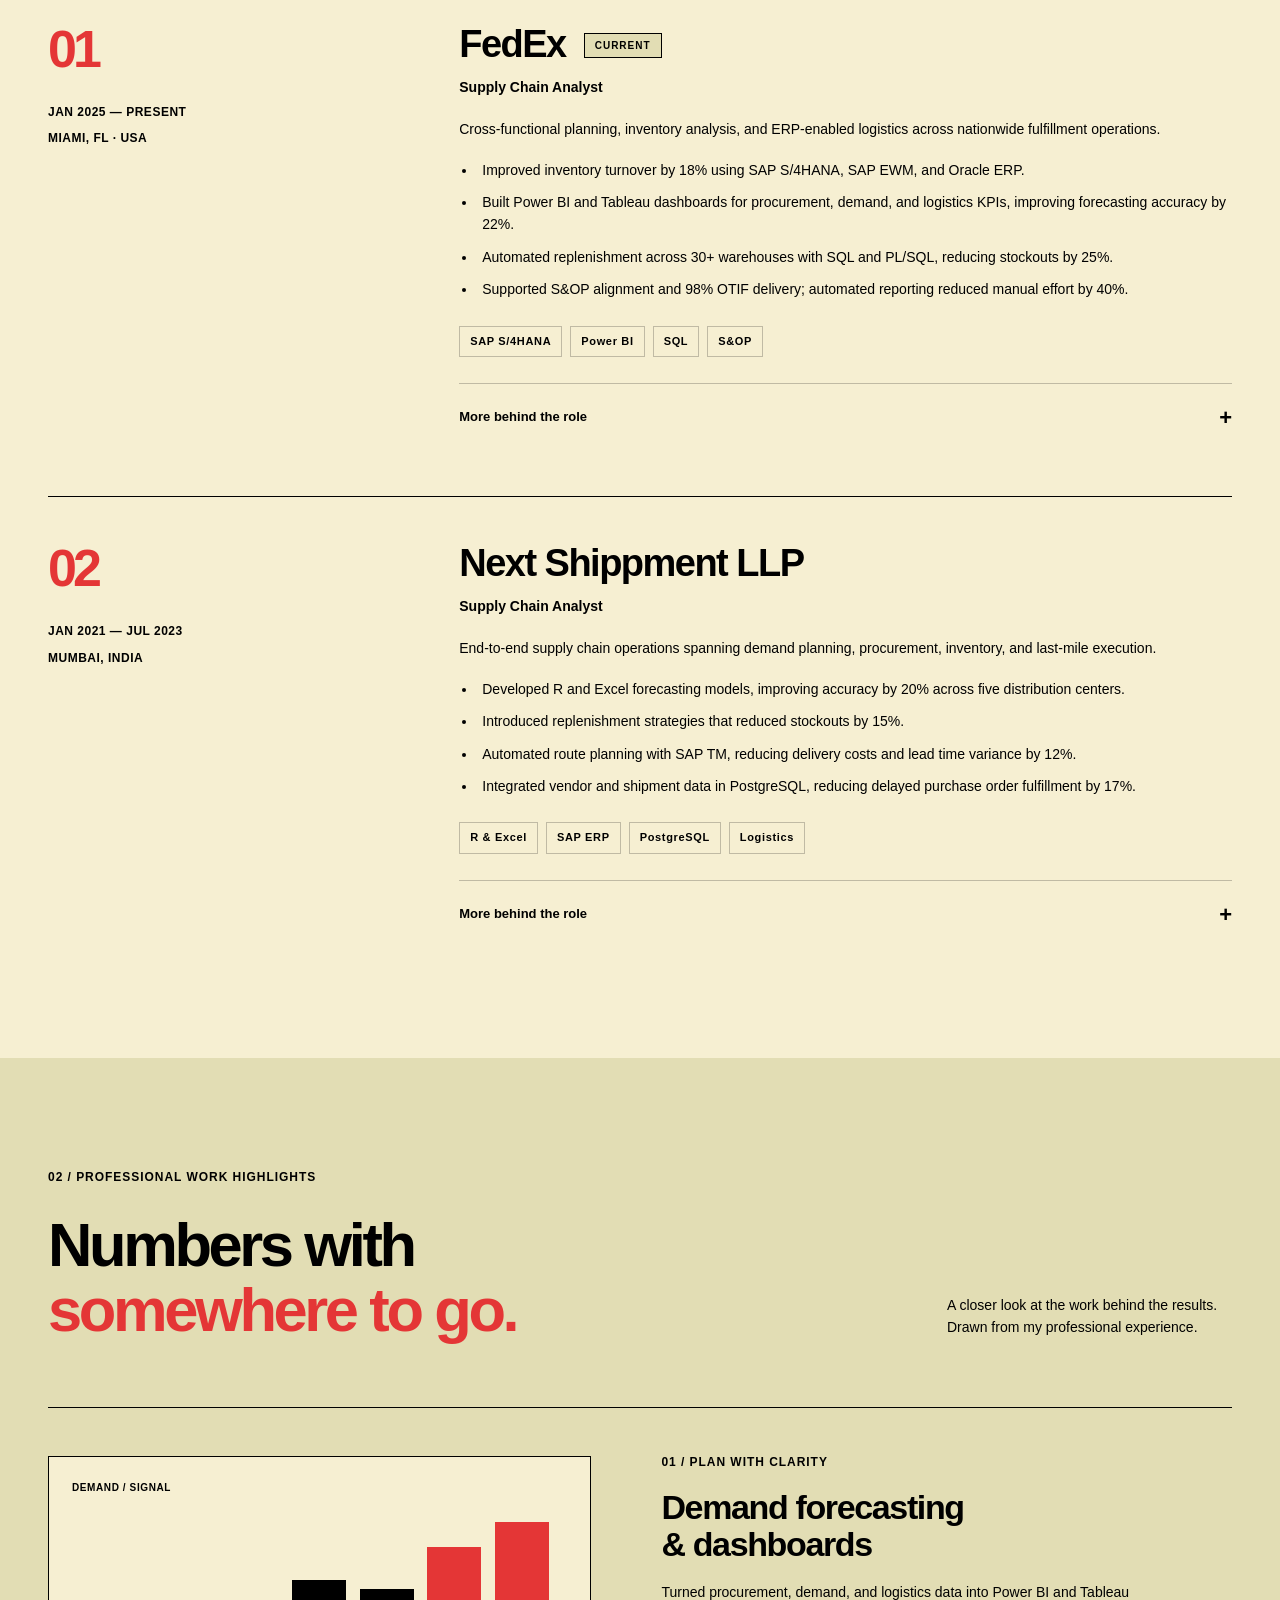
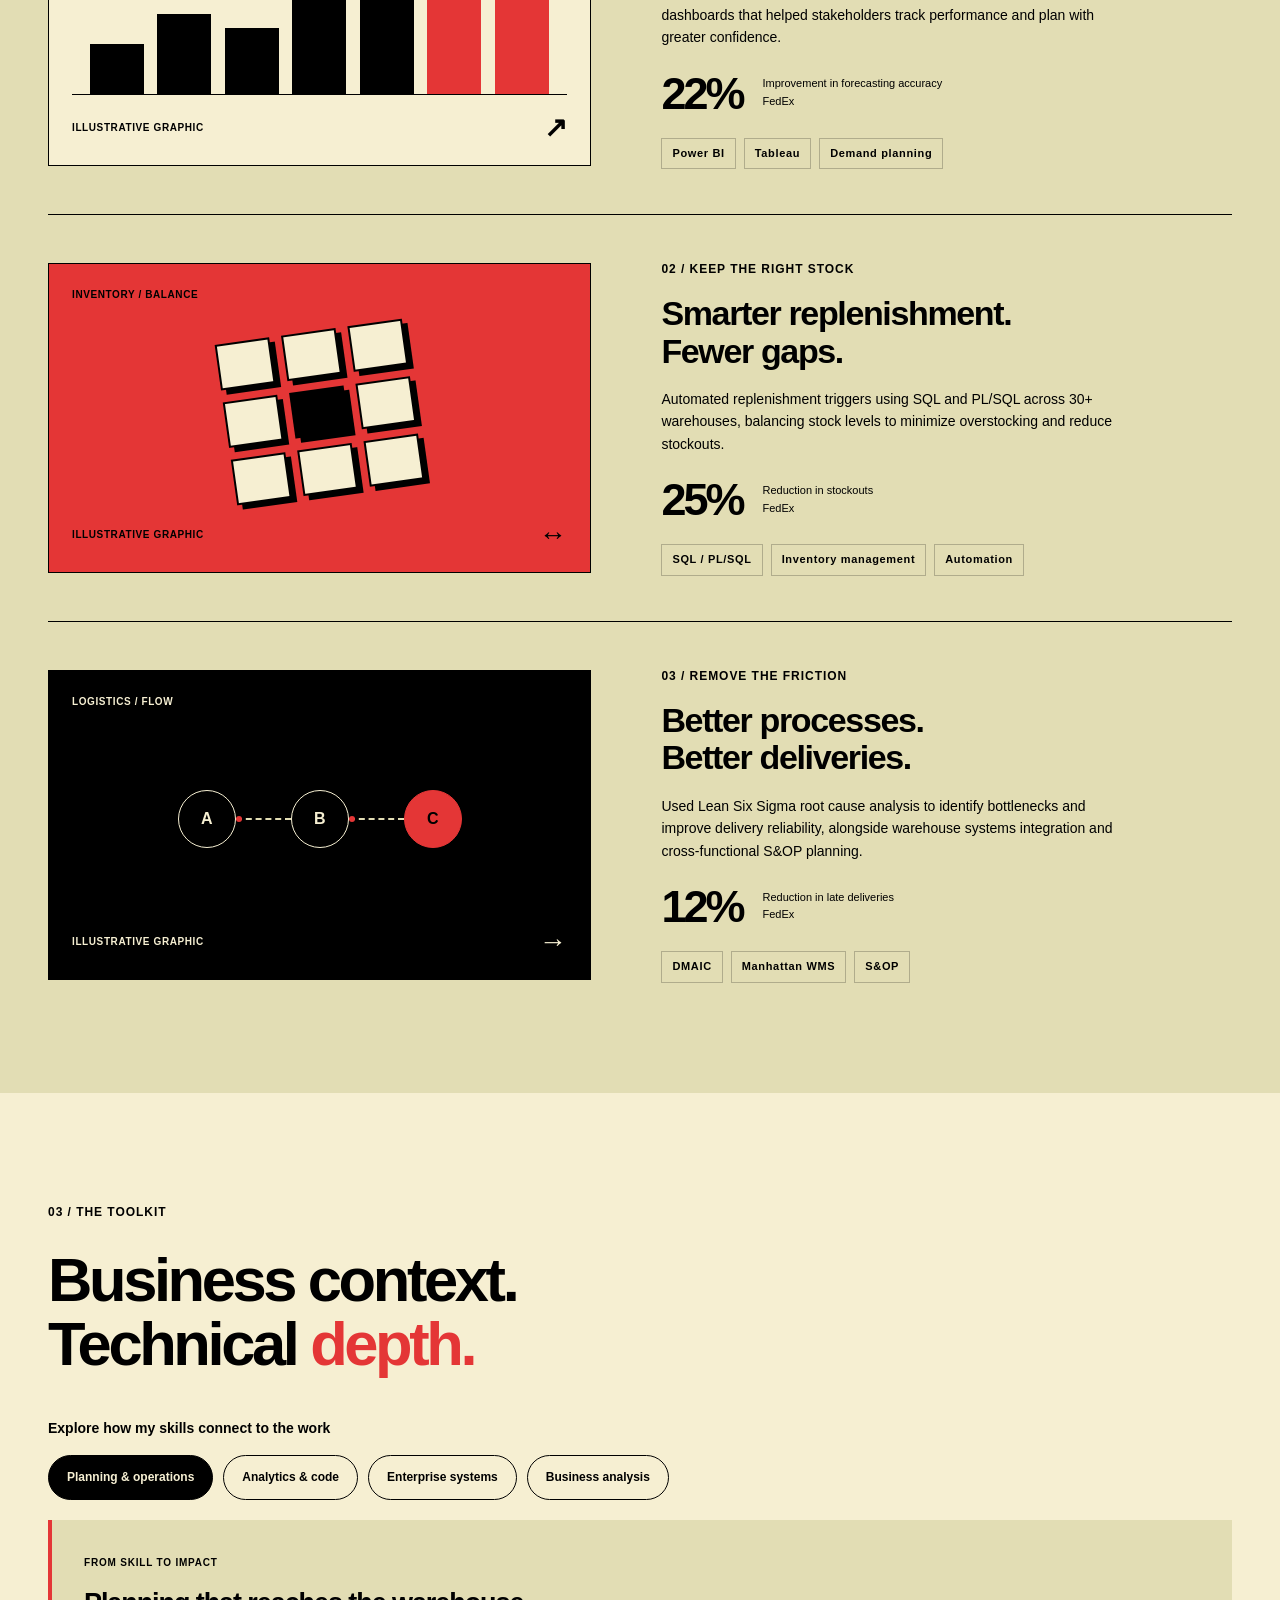
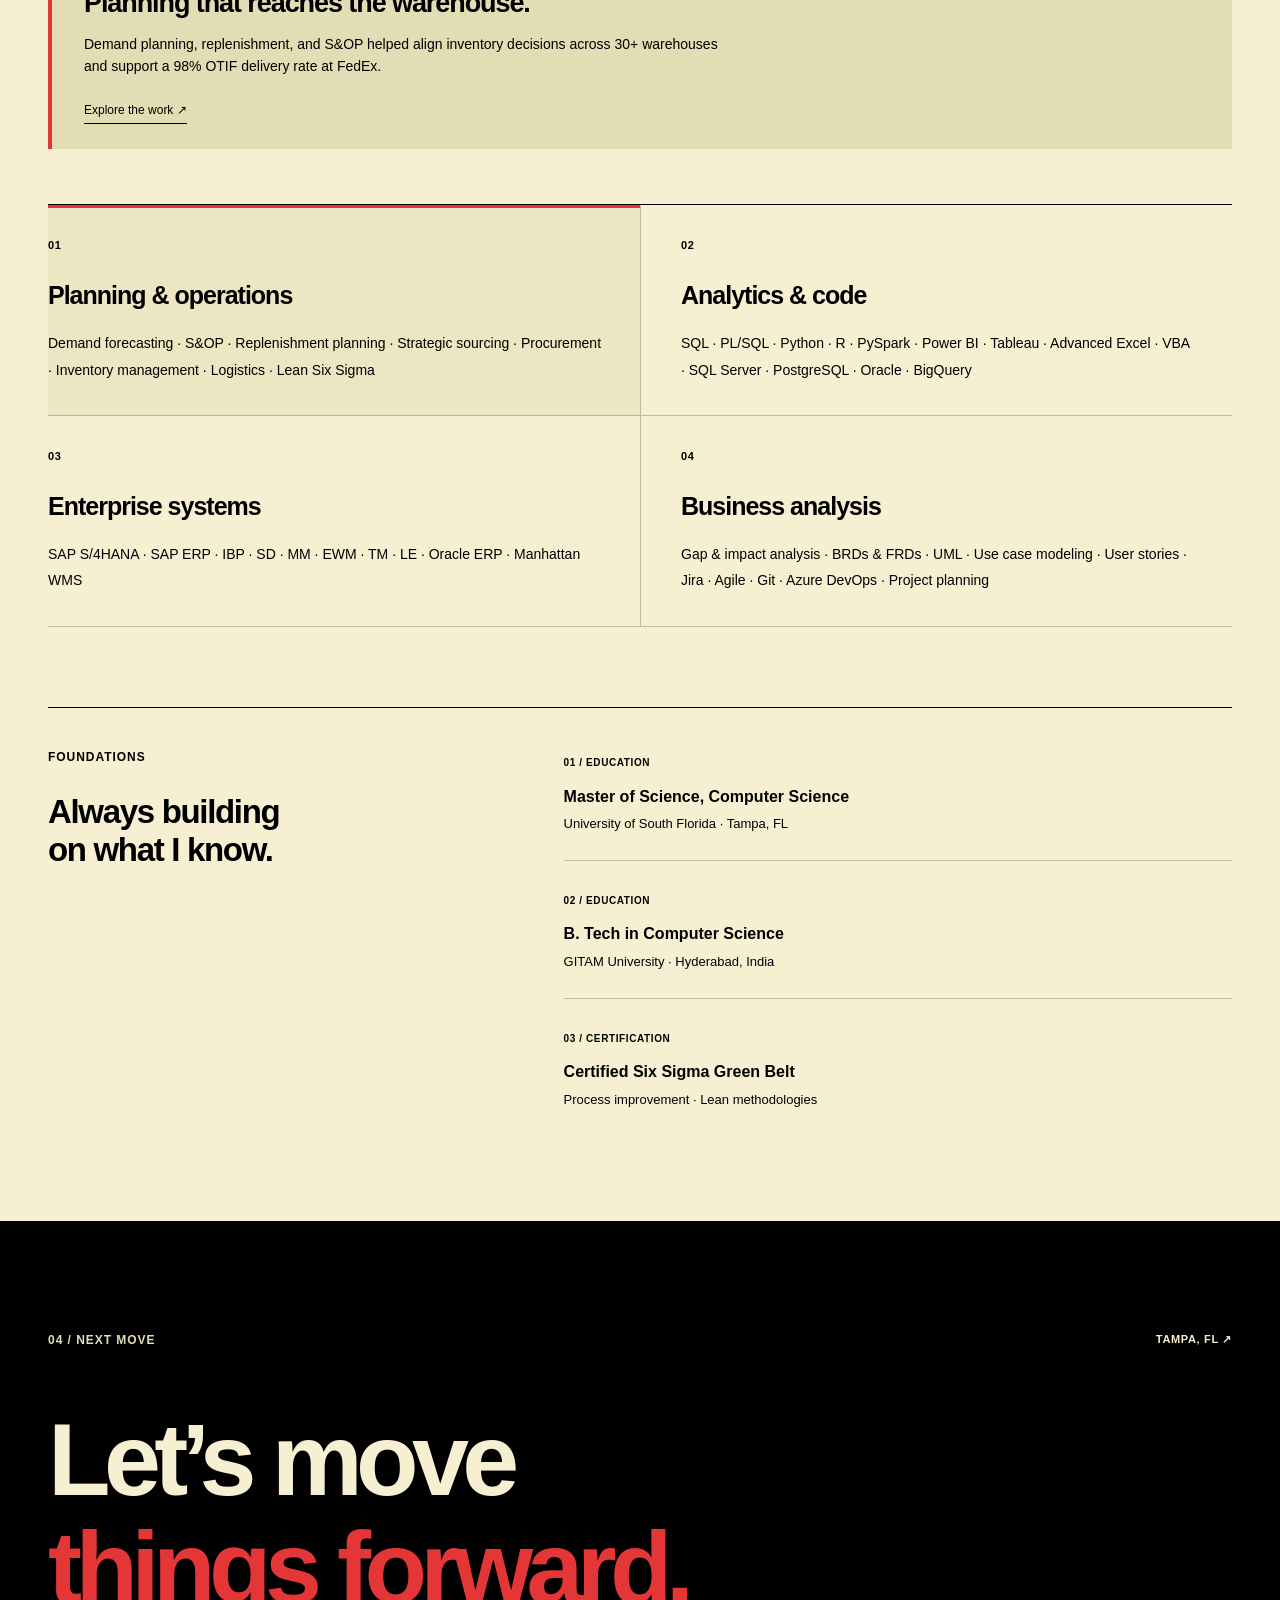
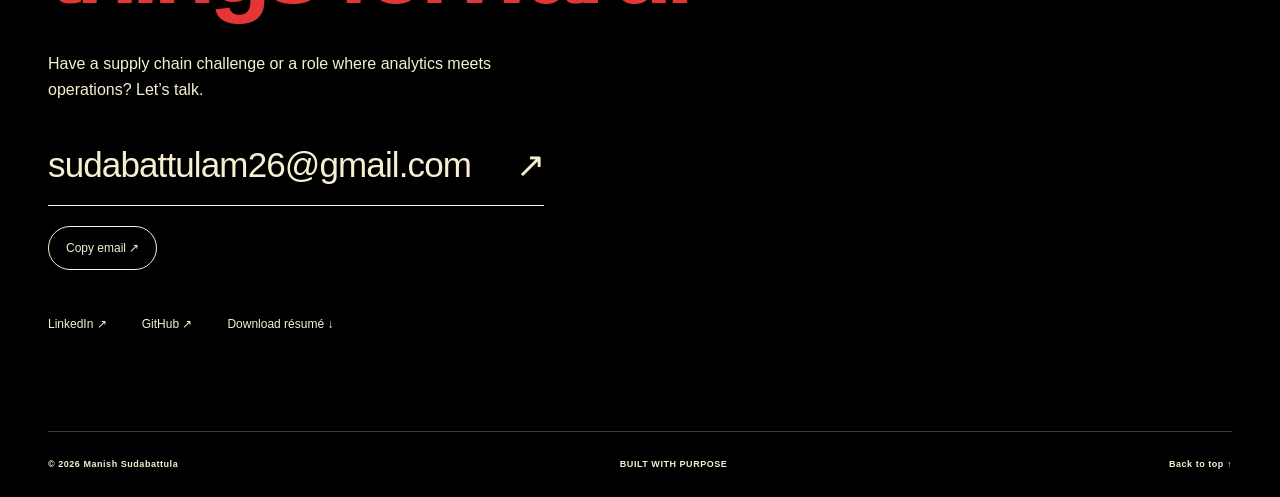
==== commit ffa48b57: "Finalize portfolio and remove version labels" ====
--- a/index.html
+++ b/index.html
@@ -25,7 +25,7 @@
 <span class="portrait-label">THE PERSON BEHIND THE PROCESS</span><div class="portrait-disc" aria-hidden="true"></div>
 <div class="portrait-body"><div class="portrait-still"><img class="portrait" src="assets/manish-character.png" width="1024" height="1536" alt="Illustrated portrait of Manish with wavy black hair, a beard, and a red shirt." fetchpriority="high"></div></div>
 <div class="portrait-note"><span class="note-star" aria-hidden="true">✳</span><span>A little curiosity.<br>A lot of follow-through.</span></div>
-<span class="portrait-caption">MANISH SUDABATTULA / V.01</span>
+<span class="portrait-caption">MANISH SUDABATTULA</span>
 </div></div>
 <div class="hero-bottom"><span>FORECAST. OPTIMIZE. DELIVER.</span><a href="#experience">Keep moving ↓</a></div>
 </section>
@@ -72,6 +72,6 @@
 <a class="contact-email" href="mailto:sudabattulam26@gmail.com">sudabattulam26@gmail.com <span aria-hidden="true">↗</span></a>
 <div class="email-actions"><button type="button" id="copy-email" hidden>Copy email <span aria-hidden="true">↗</span></button><span id="copy-status" role="status" aria-live="polite"></span></div>
 <div class="contact-links"><a href="https://www.linkedin.com/in/manishsudabattula02" target="_blank" rel="noopener noreferrer">LinkedIn ↗</a><a href="https://github.com/ManishSudabattula" target="_blank" rel="noopener noreferrer">GitHub ↗</a><a href="assets/manish-sudabattula-resume.docx" download>Download résumé ↓</a></div>
-<footer><span>© <span id="year">2026</span> Manish Sudabattula</span><span>BUILT WITH PURPOSE / V.01</span><a href="#top">Back to top ↑</a></footer>
+<footer><span>© <span id="year">2026</span> Manish Sudabattula</span><span>BUILT WITH PURPOSE</span><a href="#top">Back to top ↑</a></footer>
 </div></section>
 </main></body></html>
--- a/styles.css
+++ b/styles.css
@@ -940,7 +940,7 @@
 
 .brand span { color: var(--red); }
 
-/* V1 refinements: one type family, grounded character, and accessible interactions. */
+/* Typography, character motion, and accessible interactions. */
 :root { --header-height: 86px; }
 html { scroll-padding-top: calc(var(--header-height) + 24px); }
 body { overflow-wrap: break-word; }
